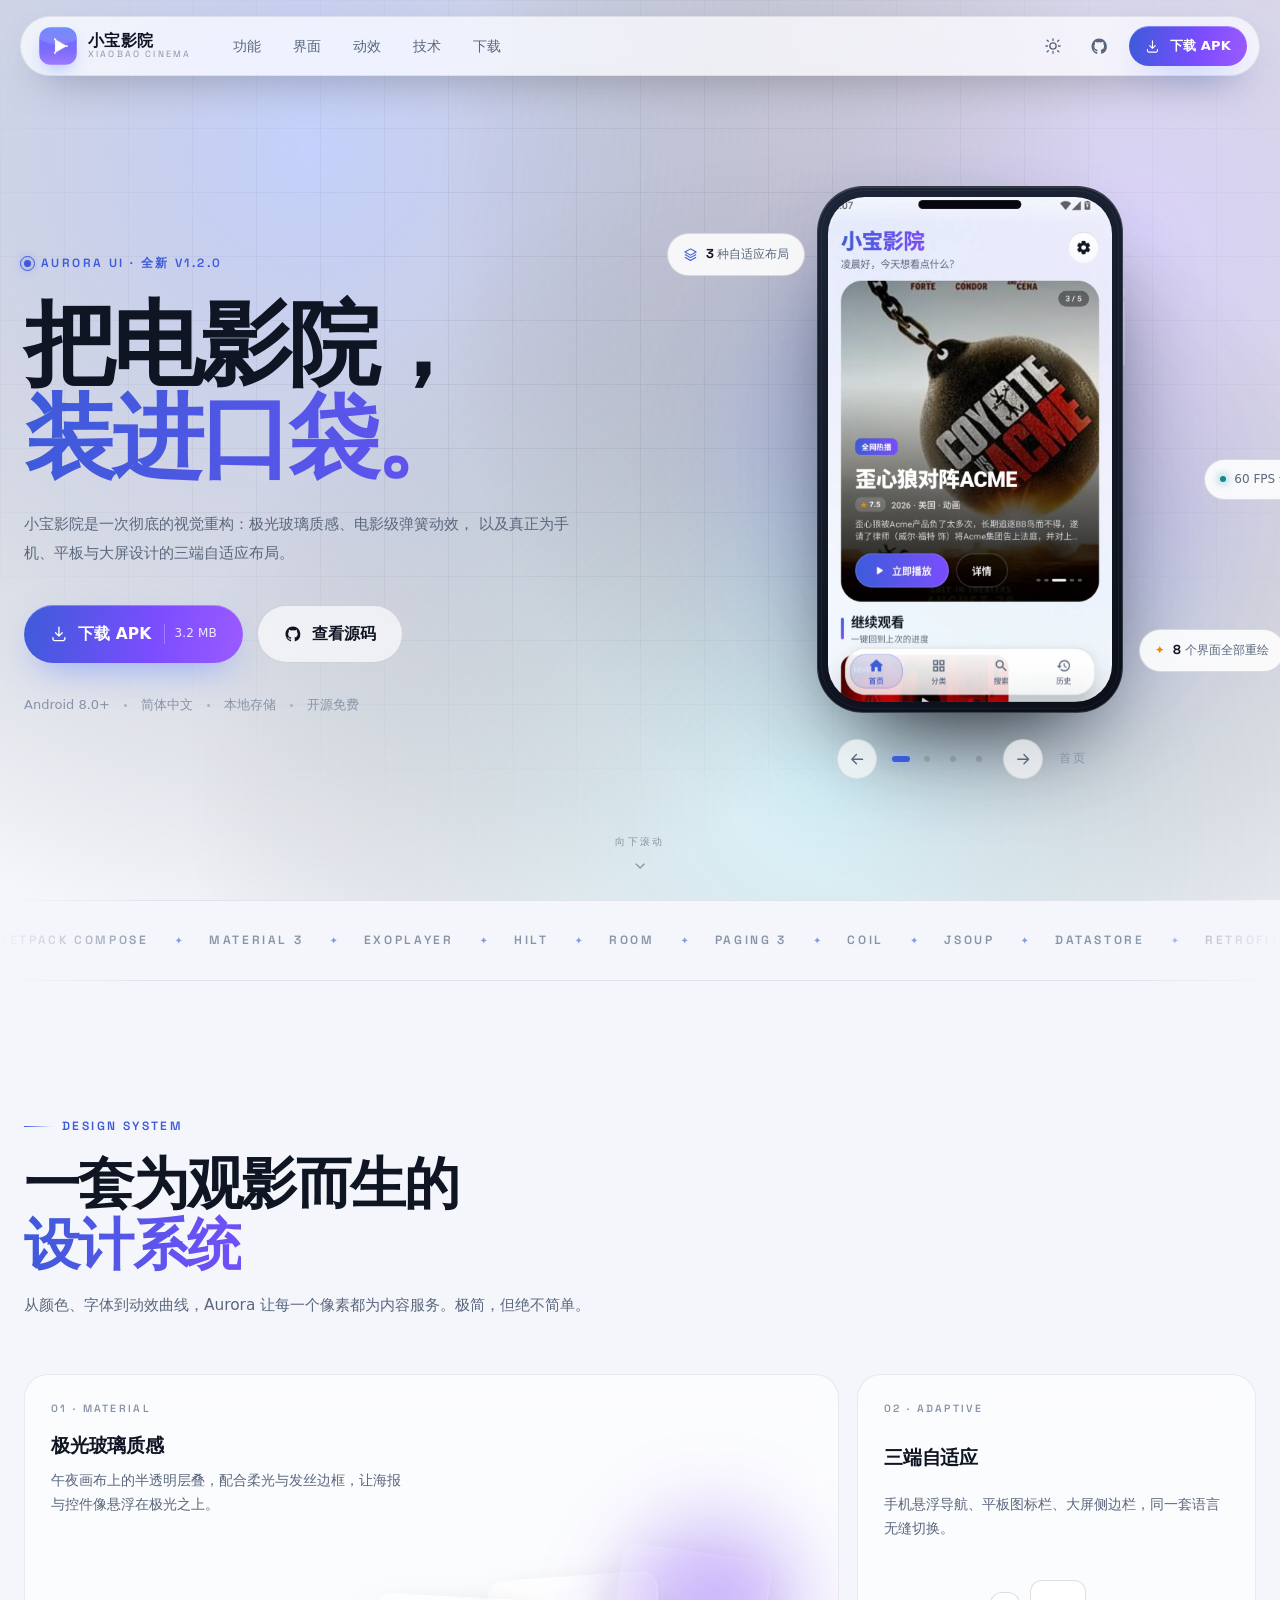
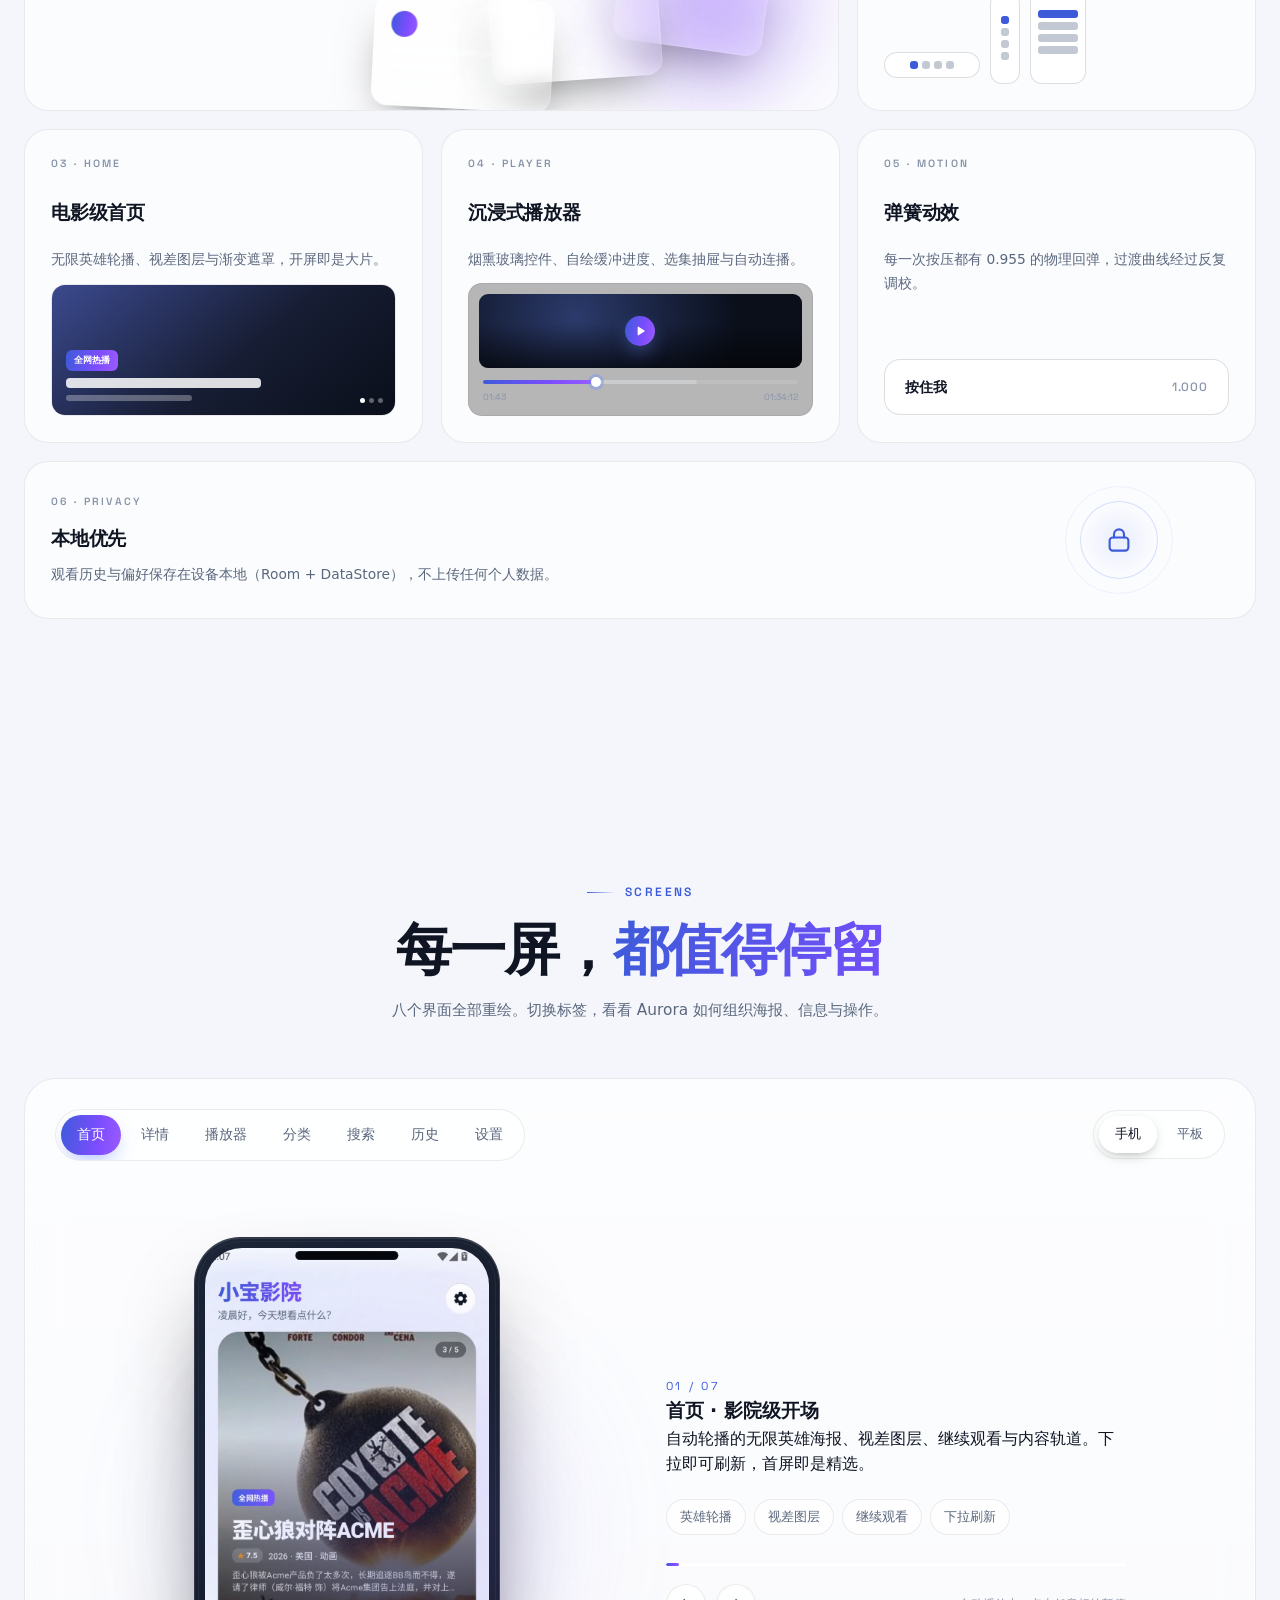
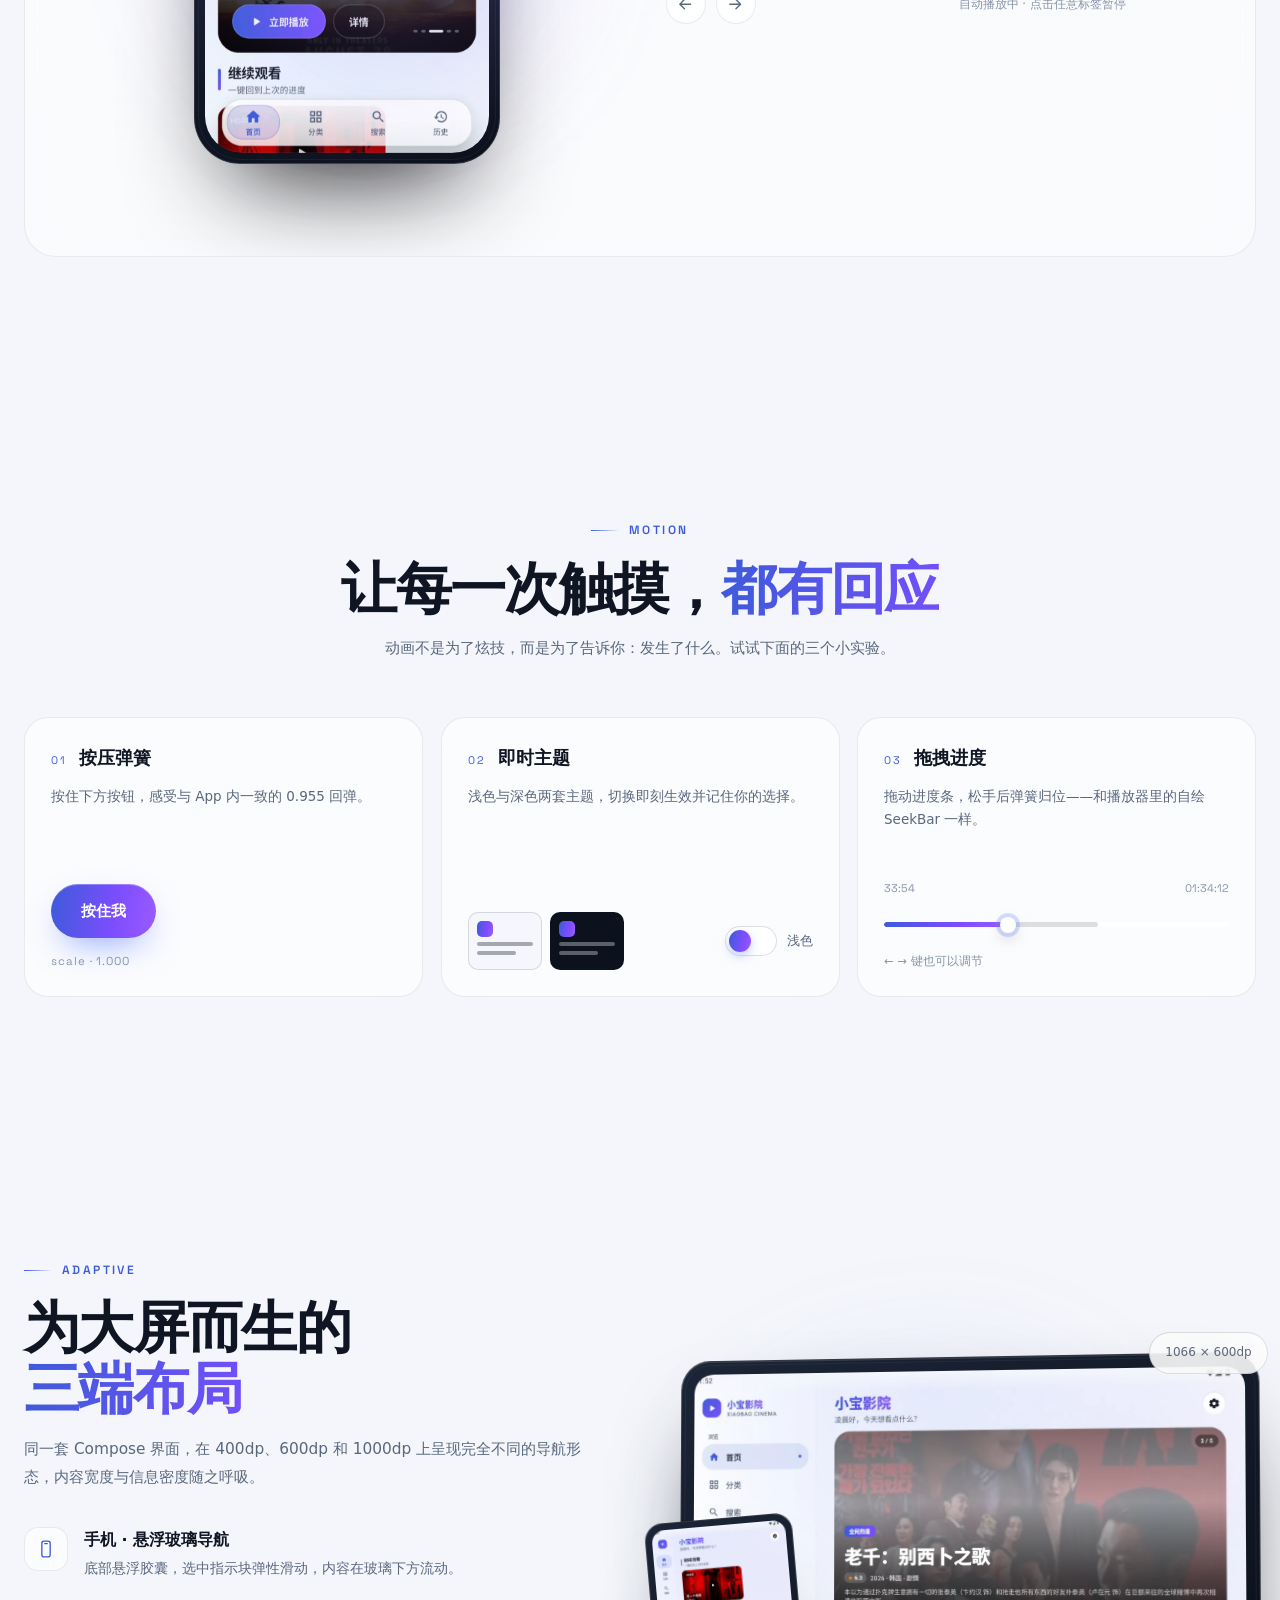
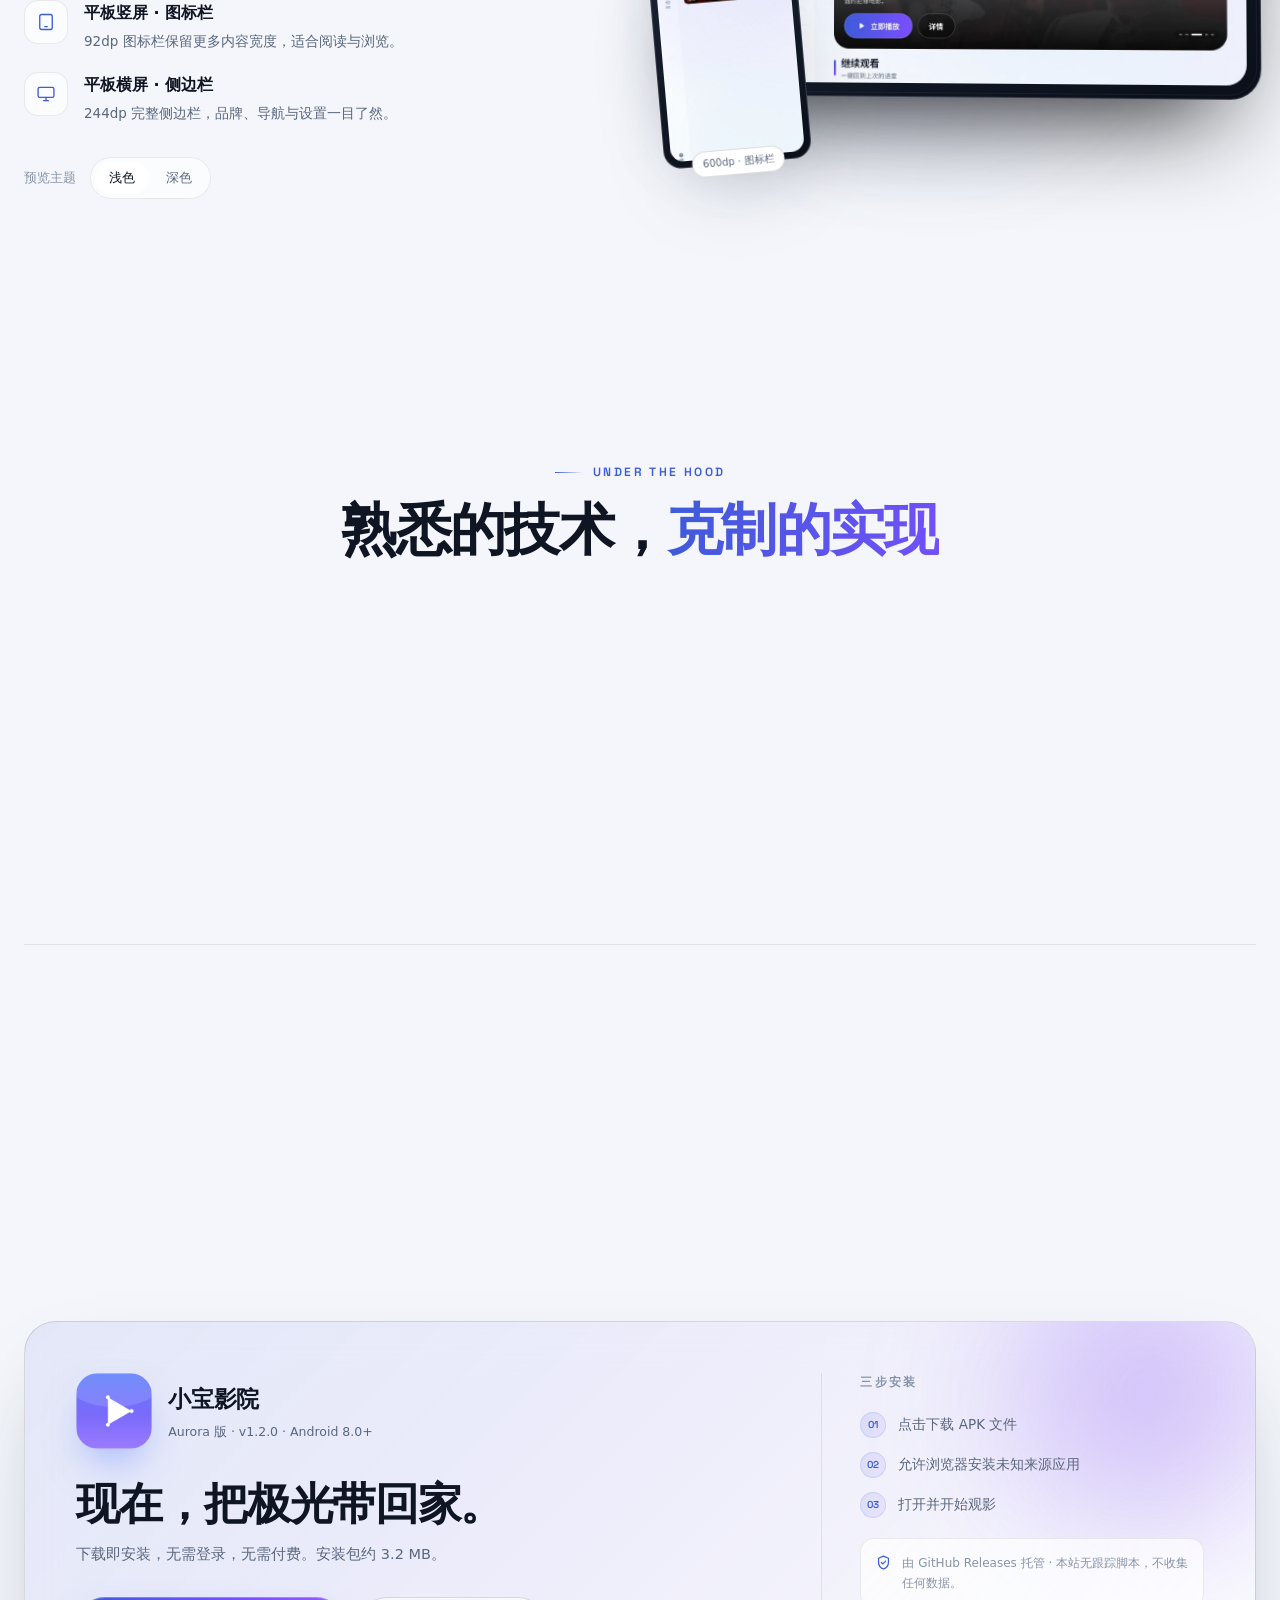
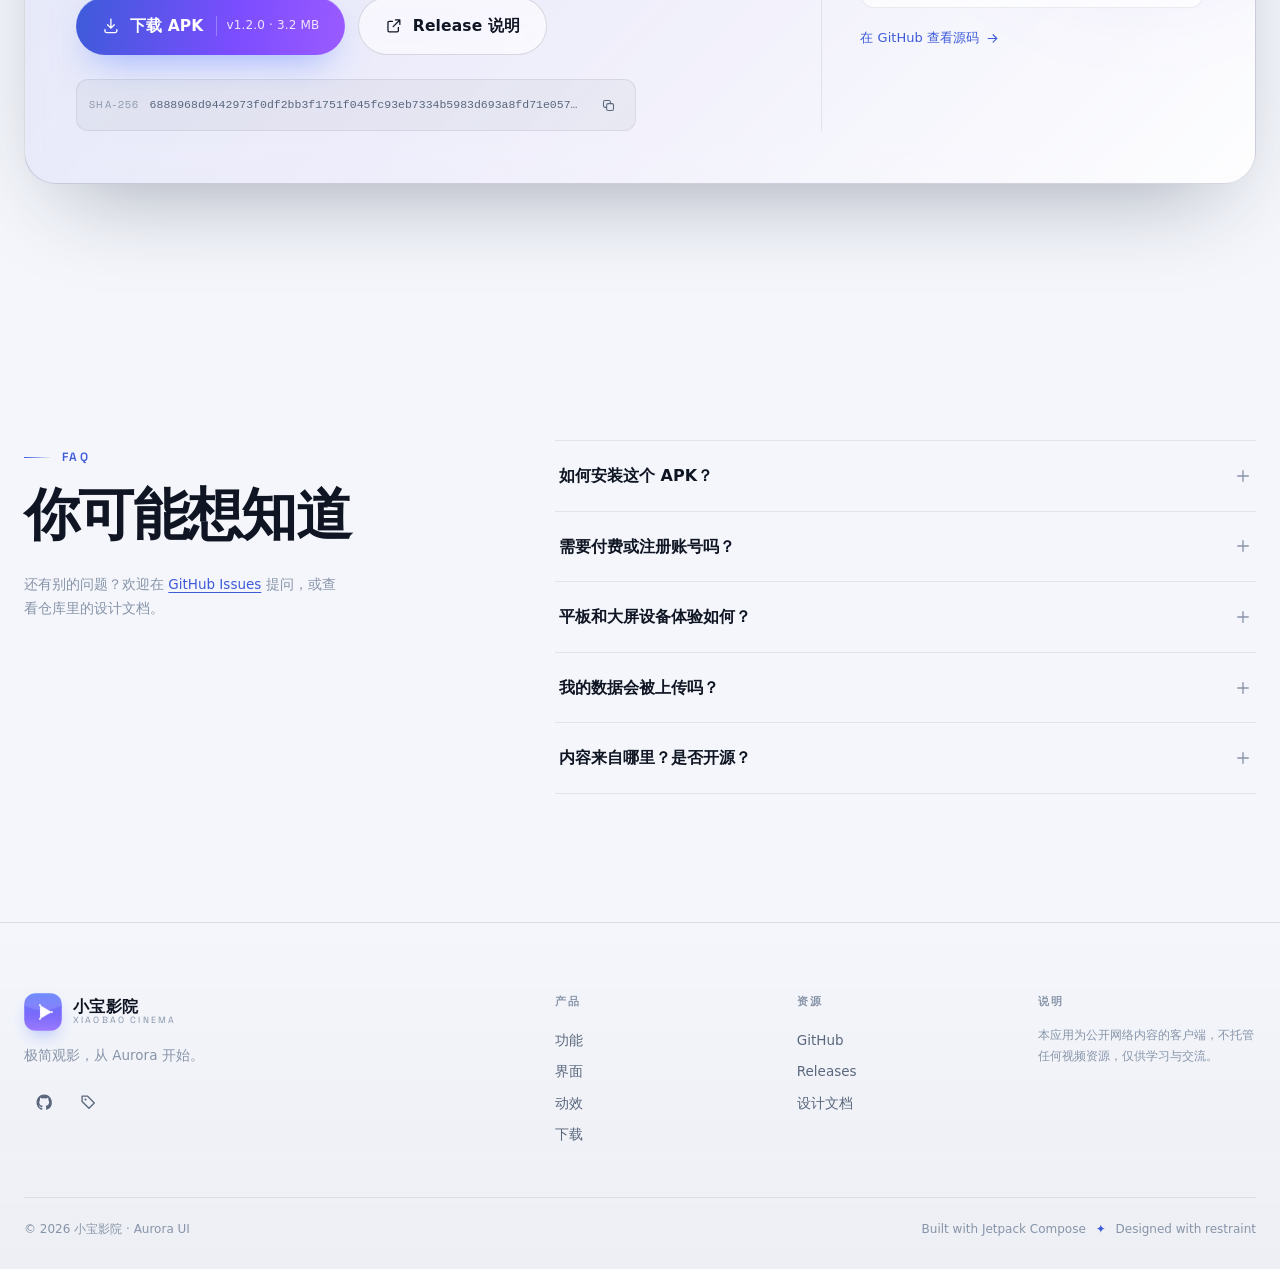
==== index.html @ 747edd3f "feat(site): add Aurora landing page for GitHub Pages - Hand-crafted, dependency-free one-page site f" ====
<!DOCTYPE html>
<html lang="zh-CN" data-theme="dark">
<head>
  <meta charset="UTF-8" />
  <meta name="viewport" content="width=device-width, initial-scale=1.0, viewport-fit=cover" />
  <title>小宝影院 · Aurora — 极简观影体验 · Android APK</title>
  <meta name="description" content="小宝影院 v1.2.0 Aurora 版：极光玻璃质感、电影级弹簧动效、真正为手机、平板与大屏设计的三端自适应布局。3.2 MB，支持 Android 8.0+。" />
  <meta name="theme-color" content="#06090F" />
  <meta name="color-scheme" content="dark light" />
  <link rel="canonical" href="https://nestchao.github.io/XiaobaoYingYuan_APK/" />

  <!-- Open Graph / Twitter -->
  <meta property="og:type" content="website" />
  <meta property="og:site_name" content="小宝影院 · Aurora" />
  <meta property="og:title" content="小宝影院 · Aurora — 把电影院，装进口袋" />
  <meta property="og:description" content="极光玻璃质感 · 电影级动效 · 三端自适应布局。v1.2.0 全新界面，3.2 MB 即刻安装。" />
  <meta property="og:url" content="https://nestchao.github.io/XiaobaoYingYuan_APK/" />
  <meta property="og:image" content="https://nestchao.github.io/XiaobaoYingYuan_APK/assets/img/brand/og-image.jpg" />
  <meta property="og:image:width" content="1200" />
  <meta property="og:image:height" content="630" />
  <meta name="twitter:card" content="summary_large_image" />
  <meta name="twitter:title" content="小宝影院 · Aurora — 把电影院，装进口袋" />
  <meta name="twitter:description" content="极光玻璃质感 · 电影级动效 · 三端自适应布局。v1.2.0 全新界面，3.2 MB 即刻安装。" />
  <meta name="twitter:image" content="https://nestchao.github.io/XiaobaoYingYuan_APK/assets/img/brand/og-image.jpg" />

  <link rel="icon" type="image/svg+xml" href="assets/img/brand/favicon.svg" />
  <link rel="icon" type="image/png" sizes="192x192" href="assets/img/brand/icon-192.png" />
  <link rel="apple-touch-icon" href="assets/img/brand/apple-touch-icon.png" />
  <link rel="manifest" href="site.webmanifest" />

  <link rel="preload" href="assets/img/screens/phone-home-light.webp" as="image" type="image/webp" />
  <link rel="stylesheet" href="assets/css/style.css" />
</head>
<body>
  <a class="skip-link" href="#main">跳到主要内容</a>

  <div class="scroll-progress" id="scrollProgress" aria-hidden="true"></div>
  <div class="noise" aria-hidden="true"></div>
  <canvas class="aurora" id="aurora" aria-hidden="true"></canvas>

  <!-- ─── Navigation ─────────────────────────────────────────────────────── -->
  <header class="nav" id="nav">
    <div class="nav-inner">
      <a class="brand" href="#top">
        <img class="brand-icon" src="assets/img/brand/icon-192.png" alt="" width="38" height="38" />
        <span class="brand-text">
          <strong>小宝影院</strong>
          <em>XIAOBAO CINEMA</em>
        </span>
      </a>

      <nav class="nav-links" aria-label="主导航">
        <a href="#features" data-nav>功能</a>
        <a href="#screens" data-nav>界面</a>
        <a href="#motion" data-nav>动效</a>
        <a href="#tech" data-nav>技术</a>
        <a href="#download" data-nav>下载</a>
      </nav>

      <div class="nav-actions">
        <button class="icon-btn theme-toggle" id="themeToggle" type="button" aria-label="切换深浅色主题" title="切换主题">
          <svg class="icon icon-sun" aria-hidden="true"><use href="#i-sun" /></svg>
          <svg class="icon icon-moon" aria-hidden="true"><use href="#i-moon" /></svg>
        </button>
        <a class="icon-btn gh-link" href="https://github.com/nestchao/XiaobaoYingYuan_APK" target="_blank" rel="noopener" aria-label="在 GitHub 查看源码" title="GitHub">
          <svg class="icon" aria-hidden="true"><use href="#i-github" /></svg>
        </a>
        <a class="btn btn-primary btn-sm nav-download" href="#download">
          <svg class="icon" aria-hidden="true"><use href="#i-download" /></svg>
          <span>下载 APK</span>
        </a>
        <button class="icon-btn nav-burger" id="navBurger" type="button" aria-label="打开菜单" aria-expanded="false" aria-controls="mobileMenu">
          <svg class="icon" aria-hidden="true"><use href="#i-menu" /></svg>
        </button>
      </div>
    </div>

    <div class="mobile-menu" id="mobileMenu" hidden>
      <nav aria-label="移动端导航">
        <a href="#features"><span>功能</span><svg class="icon" aria-hidden="true"><use href="#i-arrow-right" /></svg></a>
        <a href="#screens"><span>界面</span><svg class="icon" aria-hidden="true"><use href="#i-arrow-right" /></svg></a>
        <a href="#motion"><span>动效</span><svg class="icon" aria-hidden="true"><use href="#i-arrow-right" /></svg></a>
        <a href="#tech"><span>技术</span><svg class="icon" aria-hidden="true"><use href="#i-arrow-right" /></svg></a>
        <a href="#download"><span>下载</span><svg class="icon" aria-hidden="true"><use href="#i-arrow-right" /></svg></a>
      </nav>
      <a class="btn btn-primary" href="#download">
        <svg class="icon" aria-hidden="true"><use href="#i-download" /></svg>
        <span>下载 APK · 3.2 MB</span>
      </a>
    </div>
  </header>

  <main id="main">
    <!-- ─── Hero ─────────────────────────────────────────────────────────── -->
    <section class="hero" id="top">
      <div class="hero-grid" aria-hidden="true"></div>
      <div class="container hero-inner">
        <div class="hero-copy">
          <div class="eyebrow reveal" data-reveal>
            <span class="pulse-dot" aria-hidden="true"></span>
            AURORA UI · 全新 v1.2.0
          </div>

          <h1 class="hero-title" data-reveal>
            把电影院，
            <span class="grad-text">装进口袋。</span>
          </h1>

          <p class="hero-lead" data-reveal>
            小宝影院是一次彻底的视觉重构：极光玻璃质感、电影级弹簧动效，
            以及真正为手机、平板与大屏设计的三端自适应布局。
          </p>

          <div class="hero-cta" data-reveal>
            <a class="btn btn-primary btn-lg magnetic" id="heroDownload" href="https://github.com/nestchao/XiaobaoYingYuan_APK/releases/download/v1.2.0/xiaobao-tv-1.2.0-aurora-release.apk">
              <svg class="icon" aria-hidden="true"><use href="#i-download" /></svg>
              <span>下载 APK</span>
              <small>3.2 MB</small>
            </a>
            <a class="btn btn-glass btn-lg magnetic" href="https://github.com/nestchao/XiaobaoYingYuan_APK" target="_blank" rel="noopener">
              <svg class="icon" aria-hidden="true"><use href="#i-github" /></svg>
              <span>查看源码</span>
            </a>
          </div>

          <ul class="hero-meta" data-reveal aria-label="应用信息">
            <li>Android 8.0+</li>
            <li>简体中文</li>
            <li>本地存储</li>
            <li>开源免费</li>
          </ul>
        </div>

        <div class="hero-visual" data-reveal>
          <div class="hero-glow" aria-hidden="true"></div>

          <div class="device phone hero-phone" id="heroPhone">
            <div class="device-frame">
              <div class="device-notch" aria-hidden="true"></div>
              <div class="device-screen">
                <div class="shots" id="heroShots">
                  <img class="shot is-active" src="assets/img/screens/phone-home-light.webp" alt="小宝影院首页浅色主题" width="760" height="1351" data-label="首页" />
                  <img class="shot" src="assets/img/screens/phone-detail-light.webp" alt="详情页" width="760" height="1351" data-label="详情" loading="lazy" />
                  <img class="shot" src="assets/img/screens/phone-player.webp" alt="播放器" width="760" height="1351" data-label="播放器" loading="lazy" />
                  <img class="shot" src="assets/img/screens/phone-category.webp" alt="分类页" width="760" height="1351" data-label="分类" loading="lazy" />
                </div>
              </div>
            </div>
            <div class="device-buttons" aria-hidden="true"></div>
          </div>

          <div class="float-chip chip-a" aria-hidden="true">
            <svg class="icon" aria-hidden="true"><use href="#i-layers" /></svg>
            <span><strong>3</strong> 种自适应布局</span>
          </div>
          <div class="float-chip chip-b" aria-hidden="true">
            <span class="chip-spark">✦</span>
            <span><strong>8</strong> 个界面全部重绘</span>
          </div>
          <div class="float-chip chip-c" aria-hidden="true">
            <span class="chip-dot"></span>
            <span>60 FPS 动效</span>
          </div>

          <div class="hero-carousel-controls">
            <button class="round-btn" id="heroPrev" type="button" aria-label="上一张截图">
              <svg class="icon" aria-hidden="true"><use href="#i-arrow-left" /></svg>
            </button>
            <div class="dots" id="heroDots" role="tablist" aria-label="首页截图"></div>
            <button class="round-btn" id="heroNext" type="button" aria-label="下一张截图">
              <svg class="icon" aria-hidden="true"><use href="#i-arrow-right" /></svg>
            </button>
            <span class="hero-caption" id="heroShotLabel">首页</span>
          </div>
        </div>
      </div>

      <div class="scroll-cue" aria-hidden="true">
        <span>向下滚动</span>
        <svg class="icon" aria-hidden="true"><use href="#i-chevron-down" /></svg>
      </div>
    </section>

    <!-- ─── Marquee ──────────────────────────────────────────────────────── -->
    <section class="marquee-wrap" aria-hidden="true">
      <div class="marquee">
        <div class="marquee-track">
          <span>JETPACK COMPOSE</span><i>✦</i><span>MATERIAL 3</span><i>✦</i><span>EXOPLAYER</span><i>✦</i>
          <span>HILT</span><i>✦</i><span>ROOM</span><i>✦</i><span>PAGING 3</span><i>✦</i><span>COIL</span><i>✦</i>
          <span>JSOUP</span><i>✦</i><span>DATASTORE</span><i>✦</i><span>RETROFIT</span><i>✦</i>
          <span>JETPACK COMPOSE</span><i>✦</i><span>MATERIAL 3</span><i>✦</i><span>EXOPLAYER</span><i>✦</i>
          <span>HILT</span><i>✦</i><span>ROOM</span><i>✦</i><span>PAGING 3</span><i>✦</i><span>COIL</span><i>✦</i>
          <span>JSOUP</span><i>✦</i><span>DATASTORE</span><i>✦</i><span>RETROFIT</span><i>✦</i>
        </div>
      </div>
    </section>

    <!-- ─── Features (bento) ─────────────────────────────────────────────── -->
    <section class="section features" id="features">
      <div class="container">
        <header class="section-head">
          <div class="eyebrow reveal" data-reveal><span class="eyebrow-line"></span>DESIGN SYSTEM</div>
          <h2 class="section-title reveal" data-reveal>一套为观影而生的<br /><span class="grad-text">设计系统</span></h2>
          <p class="section-sub reveal" data-reveal>从颜色、字体到动效曲线，Aurora 让每一个像素都为内容服务。极简，但绝不简单。</p>
        </header>

        <div class="bento">
          <!-- 1. wide: glass -->
          <article class="card bento-card span-2 card-glass reveal" data-reveal>
            <div class="bento-copy">
              <div class="card-kicker">01 · MATERIAL</div>
              <h3>极光玻璃质感</h3>
              <p>午夜画布上的半透明层叠，配合柔光与发丝边框，让海报与控件像悬浮在极光之上。</p>
            </div>
            <div class="glass-visual" aria-hidden="true">
              <div class="gv-blob"></div>
              <div class="gv-card gv-1"></div>
              <div class="gv-card gv-2"></div>
              <div class="gv-card gv-3">
                <span class="gv-dot"></span><span class="gv-line"></span><span class="gv-line short"></span>
              </div>
            </div>
          </article>

          <!-- 2. adaptive -->
          <article class="card bento-card card-adaptive reveal" data-reveal>
            <div class="card-kicker">02 · ADAPTIVE</div>
            <h3>三端自适应</h3>
            <p>手机悬浮导航、平板图标栏、大屏侧边栏，同一套语言无缝切换。</p>
            <div class="nav-visual" aria-hidden="true">
              <div class="nv nv-bar"><i></i><i></i><i></i><i></i></div>
              <div class="nv nv-rail"><i></i><i></i><i></i><i></i></div>
              <div class="nv nv-side"><i></i><i></i><i></i><i></i></div>
            </div>
          </article>

          <!-- 3. home -->
          <article class="card bento-card card-home reveal" data-reveal>
            <div class="card-kicker">03 · HOME</div>
            <h3>电影级首页</h3>
            <p>无限英雄轮播、视差图层与渐变遮罩，开屏即是大片。</p>
            <div class="mini-carousel" aria-hidden="true">
              <div class="mc-track">
                <div class="mc-slide mc-1"><span class="mc-badge">全网热播</span><span class="mc-title"></span><span class="mc-line"></span></div>
                <div class="mc-slide mc-2"><span class="mc-badge">本周热门</span><span class="mc-title"></span><span class="mc-line"></span></div>
                <div class="mc-slide mc-3"><span class="mc-badge">口碑佳作</span><span class="mc-title"></span><span class="mc-line"></span></div>
              </div>
              <div class="mc-dots"><i class="on"></i><i></i><i></i></div>
            </div>
          </article>

          <!-- 4. player -->
          <article class="card bento-card card-player reveal" data-reveal>
            <div class="card-kicker">04 · PLAYER</div>
            <h3>沉浸式播放器</h3>
            <p>烟熏玻璃控件、自绘缓冲进度、选集抽屉与自动连播。</p>
            <div class="mini-player" aria-hidden="true">
              <div class="mp-screen"><span class="mp-play"><svg class="icon"><use href="#i-play" /></svg></span></div>
              <div class="mp-bar"><span class="mp-buffer"></span><span class="mp-fill"></span><span class="mp-thumb"></span></div>
              <div class="mp-times"><span>01:43</span><span>01:34:12</span></div>
            </div>
          </article>

          <!-- 5. motion interactive -->
          <article class="card bento-card card-motion reveal" data-reveal>
            <div class="card-kicker">05 · MOTION</div>
            <h3>弹簧动效</h3>
            <p>每一次按压都有 0.955 的物理回弹，过渡曲线经过反复调校。</p>
            <button class="press-demo" id="pressDemo" type="button" aria-label="按住体验弹簧动效">
              <span>按住我</span>
              <output class="press-value" id="pressValue">1.000</output>
            </button>
          </article>

          <!-- 6. local first -->
          <article class="card bento-card span-full card-local reveal" data-reveal>
            <div class="bento-copy">
              <div class="card-kicker">06 · PRIVACY</div>
              <h3>本地优先</h3>
              <p>观看历史与偏好保存在设备本地（Room + DataStore），不上传任何个人数据。</p>
            </div>
            <div class="lock-visual" aria-hidden="true">
              <svg class="icon"><use href="#i-lock" /></svg>
              <div class="lv-ring"></div>
            </div>
          </article>
        </div>
      </div>
    </section>

    <!-- ─── Screens showcase ─────────────────────────────────────────────── -->
    <section class="section screens" id="screens">
      <div class="container">
        <header class="section-head center">
          <div class="eyebrow reveal" data-reveal><span class="eyebrow-line"></span>SCREENS</div>
          <h2 class="section-title reveal" data-reveal>每一屏，<span class="grad-text">都值得停留</span></h2>
          <p class="section-sub reveal" data-reveal>八个界面全部重绘。切换标签，看看 Aurora 如何组织海报、信息与操作。</p>
        </header>

        <div class="showcase reveal" data-reveal>
          <div class="showcase-bar">
            <div class="screen-tabs" id="screenTabs" role="tablist" aria-label="界面切换">
              <button class="tab is-active" role="tab" aria-selected="true" data-screen="home">首页</button>
              <button class="tab" role="tab" aria-selected="false" data-screen="detail">详情</button>
              <button class="tab" role="tab" aria-selected="false" data-screen="player">播放器</button>
              <button class="tab" role="tab" aria-selected="false" data-screen="category">分类</button>
              <button class="tab" role="tab" aria-selected="false" data-screen="search">搜索</button>
              <button class="tab" role="tab" aria-selected="false" data-screen="history">历史</button>
              <button class="tab" role="tab" aria-selected="false" data-screen="settings">设置</button>
            </div>
            <div class="device-switch" role="group" aria-label="设备预览">
              <button class="ds-btn is-active" data-device="phone" type="button">手机</button>
              <button class="ds-btn" data-device="tablet" type="button">平板</button>
            </div>
          </div>

          <div class="showcase-stage">
            <div class="showcase-device" id="showcaseDevice">
              <div class="device phone showcase-phone" id="showcasePhone">
                <div class="device-frame">
                  <div class="device-notch" aria-hidden="true"></div>
                  <div class="device-screen">
                    <div class="shots" id="showcaseShots"></div>
                  </div>
                </div>
              </div>
              <div class="device tablet showcase-tablet" id="showcaseTablet" hidden>
                <div class="device-frame">
                  <div class="tablet-camera" aria-hidden="true"></div>
                  <div class="device-screen">
                    <div class="shots" id="showcaseTabletShots"></div>
                  </div>
                </div>
              </div>
              <div class="showcase-glow" aria-hidden="true"></div>
            </div>

            <div class="showcase-copy" id="showcaseCopy">
              <div class="sc-index" id="scIndex">01 / 07</div>
              <h3 id="scTitle">首页 · 影院级开场</h3>
              <p id="scDesc">自动轮播的无限英雄海报、视差图层、继续观看与内容轨道。下拉即可刷新，首屏即是精选。</p>
              <ul class="sc-tags" id="scTags"></ul>
              <div class="sc-progress" aria-hidden="true"><span id="scProgress"></span></div>
              <div class="sc-controls">
                <button class="round-btn" id="scPrev" type="button" aria-label="上一个界面">
                  <svg class="icon" aria-hidden="true"><use href="#i-arrow-left" /></svg>
                </button>
                <button class="round-btn" id="scNext" type="button" aria-label="下一个界面">
                  <svg class="icon" aria-hidden="true"><use href="#i-arrow-right" /></svg>
                </button>
                <span class="sc-hint">自动播放中 · 点击任意标签暂停</span>
              </div>
            </div>
          </div>
        </div>
      </div>
    </section>

    <!-- ─── Motion demos ─────────────────────────────────────────────────── -->
    <section class="section motion" id="motion">
      <div class="container">
        <header class="section-head center">
          <div class="eyebrow reveal" data-reveal><span class="eyebrow-line"></span>MOTION</div>
          <h2 class="section-title reveal" data-reveal>让每一次触摸，<span class="grad-text">都有回应</span></h2>
          <p class="section-sub reveal" data-reveal>动画不是为了炫技，而是为了告诉你：发生了什么。试试下面的三个小实验。</p>
        </header>

        <div class="demo-grid">
          <article class="card demo-card reveal" data-reveal>
            <div class="demo-head">
              <span class="demo-num">01</span>
              <h3>按压弹簧</h3>
            </div>
            <p class="demo-desc">按住下方按钮，感受与 App 内一致的 0.955 回弹。</p>
            <div class="press-stage">
              <button class="press-pill" id="pressPill" type="button">按住我</button>
              <output class="demo-readout" id="pressReadout">scale · 1.000</output>
            </div>
          </article>

          <article class="card demo-card reveal" data-reveal>
            <div class="demo-head">
              <span class="demo-num">02</span>
              <h3>即时主题</h3>
            </div>
            <p class="demo-desc">浅色与深色两套主题，切换即刻生效并记住你的选择。</p>
            <div class="theme-stage">
              <div class="theme-preview" aria-hidden="true">
                <div class="tp-card tp-light"><span></span><i></i><i></i></div>
                <div class="tp-card tp-dark"><span></span><i></i><i></i></div>
              </div>
              <button class="theme-switch" id="themeSwitch" type="button" role="switch" aria-checked="true" aria-label="切换深色模式">
                <span class="ts-track"><span class="ts-thumb"></span></span>
                <span class="ts-label" id="themeSwitchLabel">深色</span>
              </button>
            </div>
          </article>

          <article class="card demo-card reveal" data-reveal>
            <div class="demo-head">
              <span class="demo-num">03</span>
              <h3>拖拽进度</h3>
            </div>
            <p class="demo-desc">拖动进度条，松手后弹簧归位——和播放器里的自绘 SeekBar 一样。</p>
            <div class="seek-stage">
              <div class="seek-times"><span id="seekCurrent">00:00</span><span>01:34:12</span></div>
              <div class="seek" id="seek" role="slider" tabindex="0" aria-label="播放进度" aria-valuemin="0" aria-valuemax="100" aria-valuenow="0">
                <div class="seek-track"><div class="seek-buffer"></div><div class="seek-fill" id="seekFill"></div></div>
                <div class="seek-thumb" id="seekThumb"></div>
              </div>
              <div class="seek-hint">← → 键也可以调节</div>
            </div>
          </article>
        </div>
      </div>
    </section>

    <!-- ─── Adaptive / tablet ────────────────────────────────────────────── -->
    <section class="section adaptive" id="adaptive">
      <div class="container adaptive-inner">
        <div class="adaptive-copy">
          <div class="eyebrow reveal" data-reveal><span class="eyebrow-line"></span>ADAPTIVE</div>
          <h2 class="section-title reveal" data-reveal>为大屏而生的<br /><span class="grad-text">三端布局</span></h2>
          <p class="section-sub reveal" data-reveal>同一套 Compose 界面，在 400dp、600dp 和 1000dp 上呈现完全不同的导航形态，内容宽度与信息密度随之呼吸。</p>

          <ul class="adaptive-list">
            <li class="reveal" data-reveal>
              <span class="al-icon"><svg class="icon"><use href="#i-phone" /></svg></span>
              <div><h3>手机 · 悬浮玻璃导航</h3><p>底部悬浮胶囊，选中指示块弹性滑动，内容在玻璃下方流动。</p></div>
            </li>
            <li class="reveal" data-reveal>
              <span class="al-icon"><svg class="icon"><use href="#i-tablet" /></svg></span>
              <div><h3>平板竖屏 · 图标栏</h3><p>92dp 图标栏保留更多内容宽度，适合阅读与浏览。</p></div>
            </li>
            <li class="reveal" data-reveal>
              <span class="al-icon"><svg class="icon"><use href="#i-desktop" /></svg></span>
              <div><h3>平板横屏 · 侧边栏</h3><p>244dp 完整侧边栏，品牌、导航与设置一目了然。</p></div>
            </li>
          </ul>

          <div class="tablet-theme reveal" data-reveal>
            <span>预览主题</span>
            <div class="seg">
              <button class="seg-btn is-active" data-tablet-theme="light" type="button">浅色</button>
              <button class="seg-btn" data-tablet-theme="dark" type="button">深色</button>
            </div>
          </div>
        </div>

        <div class="adaptive-visual reveal" data-reveal>
          <div class="adaptive-glow" aria-hidden="true"></div>
          <div class="device tablet tablet-big" id="tiltTablet">
            <div class="device-frame">
              <div class="tablet-camera" aria-hidden="true"></div>
              <div class="device-screen">
                <img class="tablet-shot is-active" src="assets/img/screens/tablet-home-light.webp" alt="平板横屏侧边栏布局" width="1440" height="810" />
                <img class="tablet-shot" src="assets/img/screens/tablet-home-dark.webp" alt="平板深色主题" width="1440" height="810" loading="lazy" />
              </div>
            </div>
          </div>
          <div class="portrait-card" aria-hidden="true">
            <img src="assets/img/screens/tablet-medium-home.webp" alt="" width="1440" height="2560" loading="lazy" />
            <span>600dp · 图标栏</span>
          </div>
          <div class="float-chip chip-d" aria-hidden="true"><span>1066 × 600dp</span></div>
        </div>
      </div>
    </section>

    <!-- ─── Tech ─────────────────────────────────────────────────────────── -->
    <section class="section tech" id="tech">
      <div class="container">
        <header class="section-head center">
          <div class="eyebrow reveal" data-reveal><span class="eyebrow-line"></span>UNDER THE HOOD</div>
          <h2 class="section-title reveal" data-reveal>熟悉的技术，<span class="grad-text">克制的实现</span></h2>
          <p class="section-sub reveal" data-reveal>没有花哨的框架，只有经过验证的 Android 技术栈与清晰的 Clean Architecture。</p>
        </header>

        <div class="stack-grid reveal" data-reveal>
          <span class="stack-chip">Kotlin</span>
          <span class="stack-chip">Jetpack Compose</span>
          <span class="stack-chip">Material 3</span>
          <span class="stack-chip">Hilt</span>
          <span class="stack-chip">Room</span>
          <span class="stack-chip">Retrofit · OkHttp</span>
          <span class="stack-chip">Jsoup</span>
          <span class="stack-chip">Media3 ExoPlayer</span>
          <span class="stack-chip">Coil</span>
          <span class="stack-chip">Paging 3</span>
          <span class="stack-chip">DataStore</span>
          <span class="stack-chip">Coroutines</span>
        </div>

        <div class="arch reveal" data-reveal>
          <div class="arch-node"><span class="an-dot"></span><strong>Compose UI</strong><small>8 个界面 · 三端布局</small></div>
          <span class="arch-arrow" aria-hidden="true">→</span>
          <div class="arch-node"><span class="an-dot"></span><strong>ViewModel</strong><small>StateFlow · UDF</small></div>
          <span class="arch-arrow" aria-hidden="true">→</span>
          <div class="arch-node"><span class="an-dot"></span><strong>Repository</strong><small>缓存 · 重试 · 解析</small></div>
          <span class="arch-arrow" aria-hidden="true">→</span>
          <div class="arch-node"><span class="an-dot"></span><strong>Data</strong><small>Room · OkHttp · Jsoup · ExoPlayer</small></div>
        </div>

        <div class="stats">
          <div class="stat reveal" data-reveal><strong data-count="8">0</strong><span>个界面全部重绘</span></div>
          <div class="stat reveal" data-reveal><strong data-count="3">0</strong><span>种自适应布局</span></div>
          <div class="stat reveal" data-reveal><strong data-count="2">0</strong><span>套精心调校的主题</span></div>
          <div class="stat reveal" data-reveal><strong data-count="60" data-suffix=" FPS">0</strong><span>流畅动效目标</span></div>
        </div>
      </div>
    </section>

    <!-- ─── Download ─────────────────────────────────────────────────────── -->
    <section class="section download" id="download">
      <div class="container">
        <div class="download-card reveal" data-reveal>
          <div class="download-glow" aria-hidden="true"></div>
          <div class="download-main">
            <div class="dl-app">
              <img class="dl-icon" src="assets/img/brand/icon-192.png" alt="" width="76" height="76" />
              <div class="dl-app-meta">
                <h2>小宝影院</h2>
                <p>Aurora 版 · v1.2.0 · Android 8.0+</p>
              </div>
            </div>

            <h3 class="dl-title">现在，把极光带回家。</h3>
            <p class="dl-sub">下载即安装，无需登录，无需付费。安装包约 3.2 MB。</p>

            <div class="dl-actions">
              <a class="btn btn-primary btn-lg magnetic" id="downloadBtn" href="https://github.com/nestchao/XiaobaoYingYuan_APK/releases/download/v1.2.0/xiaobao-tv-1.2.0-aurora-release.apk">
                <svg class="icon" aria-hidden="true"><use href="#i-download" /></svg>
                <span>下载 APK</span>
                <small>v1.2.0 · 3.2 MB</small>
              </a>
              <a class="btn btn-glass btn-lg" href="https://github.com/nestchao/XiaobaoYingYuan_APK/releases/tag/v1.2.0" target="_blank" rel="noopener">
                <svg class="icon" aria-hidden="true"><use href="#i-external" /></svg>
                <span>Release 说明</span>
              </a>
            </div>

            <div class="dl-hash">
              <span>SHA-256</span>
              <code id="shaText">6888968d9442973f0df2bb3f1751f045fc93eb7334b5983d693a8fd71e057b4c</code>
              <button class="icon-btn copy-btn" id="copyHash" type="button" aria-label="复制 SHA-256" title="复制">
                <svg class="icon" aria-hidden="true"><use href="#i-copy" /></svg>
              </button>
            </div>
          </div>

          <aside class="download-side">
            <h4>三步安装</h4>
            <ol class="steps">
              <li><span>01</span>点击下载 APK 文件</li>
              <li><span>02</span>允许浏览器安装未知来源应用</li>
              <li><span>03</span>打开并开始观影</li>
            </ol>
            <div class="dl-note">
              <svg class="icon" aria-hidden="true"><use href="#i-shield" /></svg>
              <p>由 GitHub Releases 托管 · 本站无跟踪脚本，不收集任何数据。</p>
            </div>
            <a class="text-link" href="https://github.com/nestchao/XiaobaoYingYuan_APK" target="_blank" rel="noopener">
              在 GitHub 查看源码 <svg class="icon" aria-hidden="true"><use href="#i-arrow-right" /></svg>
            </a>
          </aside>
        </div>
      </div>
    </section>

    <!-- ─── FAQ ──────────────────────────────────────────────────────────── -->
    <section class="section faq" id="faq">
      <div class="container faq-inner">
        <header class="section-head">
          <div class="eyebrow reveal" data-reveal><span class="eyebrow-line"></span>FAQ</div>
          <h2 class="section-title reveal" data-reveal>你可能想知道</h2>
          <p class="faq-aside reveal" data-reveal>
            还有别的问题？欢迎在
            <a href="https://github.com/nestchao/XiaobaoYingYuan_APK/issues" target="_blank" rel="noopener">GitHub Issues</a>
            提问，或查看仓库里的设计文档。
          </p>
        </header>

        <div class="faq-list reveal" data-reveal>
          <div class="faq-item">
            <button class="faq-q" type="button" aria-expanded="false">
              <span>如何安装这个 APK？</span>
              <svg class="icon" aria-hidden="true"><use href="#i-plus" /></svg>
            </button>
            <div class="faq-a"><p>下载后点击安装即可。首次安装需要在系统设置中允许浏览器或文件管理器「安装未知来源应用」。应用最低支持 Android 8.0。</p></div>
          </div>
          <div class="faq-item">
            <button class="faq-q" type="button" aria-expanded="false">
              <span>需要付费或注册账号吗？</span>
              <svg class="icon" aria-hidden="true"><use href="#i-plus" /></svg>
            </button>
            <div class="faq-a"><p>不需要。应用完全免费、无登录、无广告。所有偏好与观看记录只保存在你自己的设备上。</p></div>
          </div>
          <div class="faq-item">
            <button class="faq-q" type="button" aria-expanded="false">
              <span>平板和大屏设备体验如何？</span>
              <svg class="icon" aria-hidden="true"><use href="#i-plus" /></svg>
            </button>
            <div class="faq-a"><p>界面会根据窗口宽度在悬浮底部导航、图标栏与完整侧边栏之间自动切换；详情页采用双栏布局，海报网格会自动扩展列数，播放器在横屏下同样完整可用。</p></div>
          </div>
          <div class="faq-item">
            <button class="faq-q" type="button" aria-expanded="false">
              <span>我的数据会被上传吗？</span>
              <svg class="icon" aria-hidden="true"><use href="#i-plus" /></svg>
            </button>
            <div class="faq-a"><p>不会。观看历史、搜索记录与主题偏好通过 Room 与 DataStore 保存在本地；应用仅访问公开网络内容用于展示与播放。</p></div>
          </div>
          <div class="faq-item">
            <button class="faq-q" type="button" aria-expanded="false">
              <span>内容来自哪里？是否开源？</span>
              <svg class="icon" aria-hidden="true"><use href="#i-plus" /></svg>
            </button>
            <div class="faq-a"><p>应用是公开网络内容的客户端，本身不托管任何视频资源，仅供学习与交流。完整源码以 Apache 风格的开源仓库形式托管在 GitHub。</p></div>
          </div>
        </div>
      </div>
    </section>
  </main>

  <!-- ─── Footer ─────────────────────────────────────────────────────────── -->
  <footer class="footer">
    <div class="container footer-inner">
      <div class="footer-brand">
        <a class="brand" href="#top">
          <img class="brand-icon" src="assets/img/brand/icon-192.png" alt="" width="40" height="40" />
          <span class="brand-text"><strong>小宝影院</strong><em>XIAOBAO CINEMA</em></span>
        </a>
        <p>极简观影，从 Aurora 开始。</p>
        <div class="footer-socials">
          <a class="icon-btn" href="https://github.com/nestchao/XiaobaoYingYuan_APK" target="_blank" rel="noopener" aria-label="GitHub">
            <svg class="icon" aria-hidden="true"><use href="#i-github" /></svg>
          </a>
          <a class="icon-btn" href="https://github.com/nestchao/XiaobaoYingYuan_APK/releases" target="_blank" rel="noopener" aria-label="Releases">
            <svg class="icon" aria-hidden="true"><use href="#i-tag" /></svg>
          </a>
        </div>
      </div>

      <div class="footer-cols">
        <div class="footer-col">
          <h3>产品</h3>
          <a href="#features">功能</a>
          <a href="#screens">界面</a>
          <a href="#motion">动效</a>
          <a href="#download">下载</a>
        </div>
        <div class="footer-col">
          <h3>资源</h3>
          <a href="https://github.com/nestchao/XiaobaoYingYuan_APK" target="_blank" rel="noopener">GitHub</a>
          <a href="https://github.com/nestchao/XiaobaoYingYuan_APK/releases" target="_blank" rel="noopener">Releases</a>
          <a href="https://github.com/nestchao/XiaobaoYingYuan_APK/blob/main/docs/UI_REDESIGN.md" target="_blank" rel="noopener">设计文档</a>
        </div>
        <div class="footer-col">
          <h3>说明</h3>
          <p class="footer-note">本应用为公开网络内容的客户端，不托管任何视频资源，仅供学习与交流。</p>
        </div>
      </div>
    </div>
    <div class="container footer-bottom">
      <span>© <span id="year">2026</span> 小宝影院 · Aurora UI</span>
      <span class="footer-built">Built with Jetpack Compose <i>✦</i> Designed with restraint</span>
    </div>
  </footer>

  <button class="to-top" id="toTop" type="button" aria-label="回到顶部">
    <svg class="icon" aria-hidden="true"><use href="#i-arrow-up" /></svg>
  </button>

  <div class="toast" id="toast" role="status" aria-live="polite"></div>

  <!-- ─── SVG sprite ─────────────────────────────────────────────────────── -->
  <svg xmlns="http://www.w3.org/2000/svg" style="display:none" aria-hidden="true">
    <symbol id="i-download" viewBox="0 0 24 24"><path d="M12 3v12m0 0 4.5-4.5M12 15l-4.5-4.5M4 17v2a2 2 0 0 0 2 2h12a2 2 0 0 0 2-2v-2" fill="none" stroke="currentColor" stroke-width="1.8" stroke-linecap="round" stroke-linejoin="round"/></symbol>
    <symbol id="i-github" viewBox="0 0 24 24"><path d="M12 2C6.48 2 2 6.58 2 12.25c0 4.53 2.87 8.37 6.84 9.73.5.1.68-.22.68-.49 0-.24-.01-1.04-.01-1.89-2.78.62-3.37-1.21-3.37-1.21-.45-1.19-1.11-1.5-1.11-1.5-.91-.64.07-.63.07-.63 1 .07 1.53 1.06 1.53 1.06.89 1.56 2.34 1.11 2.91.85.09-.66.35-1.11.63-1.36-2.22-.26-4.56-1.14-4.56-5.07 0-1.12.39-2.03 1.03-2.75-.1-.26-.45-1.3.1-2.71 0 0 .84-.28 2.75 1.05a9.4 9.4 0 0 1 5 0c1.91-1.33 2.75-1.05 2.75-1.05.55 1.41.2 2.45.1 2.71.64.72 1.03 1.63 1.03 2.75 0 3.94-2.34 4.81-4.57 5.06.36.32.68.94.68 1.9 0 1.37-.01 2.47-.01 2.81 0 .27.18.6.69.49A10.02 10.02 0 0 0 22 12.25C22 6.58 17.52 2 12 2Z" fill="currentColor"/></symbol>
    <symbol id="i-sun" viewBox="0 0 24 24"><circle cx="12" cy="12" r="4.2" fill="none" stroke="currentColor" stroke-width="1.8"/><path d="M12 2.5v2.2M12 19.3v2.2M4.2 4.2l1.6 1.6M18.2 18.2l1.6 1.6M2.5 12h2.2M19.3 12h2.2M4.2 19.8l1.6-1.6M18.2 5.8l1.6-1.6" fill="none" stroke="currentColor" stroke-width="1.8" stroke-linecap="round"/></symbol>
    <symbol id="i-moon" viewBox="0 0 24 24"><path d="M20.5 14.2A8.5 8.5 0 0 1 9.8 3.5a8.5 8.5 0 1 0 10.7 10.7Z" fill="none" stroke="currentColor" stroke-width="1.8" stroke-linejoin="round"/></symbol>
    <symbol id="i-menu" viewBox="0 0 24 24"><path d="M4 7h16M4 12h16M4 17h16" fill="none" stroke="currentColor" stroke-width="1.8" stroke-linecap="round"/></symbol>
    <symbol id="i-close" viewBox="0 0 24 24"><path d="M6 6l12 12M18 6 6 18" fill="none" stroke="currentColor" stroke-width="1.8" stroke-linecap="round"/></symbol>
    <symbol id="i-arrow-right" viewBox="0 0 24 24"><path d="M5 12h14m0 0-6-6m6 6-6 6" fill="none" stroke="currentColor" stroke-width="1.8" stroke-linecap="round" stroke-linejoin="round"/></symbol>
    <symbol id="i-arrow-left" viewBox="0 0 24 24"><path d="M19 12H5m0 0 6-6m-6 6 6 6" fill="none" stroke="currentColor" stroke-width="1.8" stroke-linecap="round" stroke-linejoin="round"/></symbol>
    <symbol id="i-arrow-up" viewBox="0 0 24 24"><path d="M12 19V5m0 0-6 6m6-6 6 6" fill="none" stroke="currentColor" stroke-width="1.8" stroke-linecap="round" stroke-linejoin="round"/></symbol>
    <symbol id="i-chevron-down" viewBox="0 0 24 24"><path d="m6 9 6 6 6-6" fill="none" stroke="currentColor" stroke-width="1.8" stroke-linecap="round" stroke-linejoin="round"/></symbol>
    <symbol id="i-play" viewBox="0 0 24 24"><path d="M8 5.5v13a1 1 0 0 0 1.54.84l10-6.5a1 1 0 0 0 0-1.68l-10-6.5A1 1 0 0 0 8 5.5Z" fill="currentColor"/></symbol>
    <symbol id="i-layers" viewBox="0 0 24 24"><path d="m12 3 9 5-9 5-9-5 9-5Zm9 9-9 5-9-5m18 4.5-9 5-9-5" fill="none" stroke="currentColor" stroke-width="1.7" stroke-linejoin="round"/></symbol>
    <symbol id="i-lock" viewBox="0 0 24 24"><rect x="4.5" y="10" width="15" height="10.5" rx="2.5" fill="none" stroke="currentColor" stroke-width="1.7"/><path d="M8 10V7.5a4 4 0 0 1 8 0V10" fill="none" stroke="currentColor" stroke-width="1.7" stroke-linecap="round"/></symbol>
    <symbol id="i-copy" viewBox="0 0 24 24"><rect x="9" y="9" width="11" height="11" rx="2.5" fill="none" stroke="currentColor" stroke-width="1.7"/><path d="M15 9V6.5A2.5 2.5 0 0 0 12.5 4h-6A2.5 2.5 0 0 0 4 6.5v6A2.5 2.5 0 0 0 6.5 15H9" fill="none" stroke="currentColor" stroke-width="1.7"/></symbol>
    <symbol id="i-external" viewBox="0 0 24 24"><path d="M14 4h6v6M20 4l-9 9M18 14v4.5A1.5 1.5 0 0 1 16.5 20h-11A1.5 1.5 0 0 1 4 18.5v-11A1.5 1.5 0 0 1 5.5 6H10" fill="none" stroke="currentColor" stroke-width="1.7" stroke-linecap="round" stroke-linejoin="round"/></symbol>
    <symbol id="i-shield" viewBox="0 0 24 24"><path d="M12 3 5 6v5.5c0 4.3 3 8.1 7 9.5 4-1.4 7-5.2 7-9.5V6l-7-3Z" fill="none" stroke="currentColor" stroke-width="1.7" stroke-linejoin="round"/><path d="m9 12 2 2 4-4" fill="none" stroke="currentColor" stroke-width="1.7" stroke-linecap="round" stroke-linejoin="round"/></symbol>
    <symbol id="i-plus" viewBox="0 0 24 24"><path d="M12 5v14M5 12h14" fill="none" stroke="currentColor" stroke-width="1.8" stroke-linecap="round"/></symbol>
    <symbol id="i-phone" viewBox="0 0 24 24"><rect x="7" y="2.5" width="10" height="19" rx="2.6" fill="none" stroke="currentColor" stroke-width="1.6"/><path d="M10.5 5.5h3" fill="none" stroke="currentColor" stroke-width="1.6" stroke-linecap="round"/></symbol>
    <symbol id="i-tablet" viewBox="0 0 24 24"><rect x="4.5" y="3" width="15" height="18" rx="2.4" fill="none" stroke="currentColor" stroke-width="1.6"/><path d="M10.5 17.5h3" fill="none" stroke="currentColor" stroke-width="1.6" stroke-linecap="round"/></symbol>
    <symbol id="i-desktop" viewBox="0 0 24 24"><rect x="2.5" y="4" width="19" height="12" rx="2" fill="none" stroke="currentColor" stroke-width="1.6"/><path d="M9 20h6M12 16v4" fill="none" stroke="currentColor" stroke-width="1.6" stroke-linecap="round"/></symbol>
    <symbol id="i-tag" viewBox="0 0 24 24"><path d="M4 4h7l9 9-7 7-9-9V4Z" fill="none" stroke="currentColor" stroke-width="1.7" stroke-linejoin="round"/><circle cx="8.5" cy="8.5" r="1.4" fill="currentColor"/></symbol>
  </svg>

  <script type="application/ld+json">
  {
    "@context": "https://schema.org",
    "@type": "SoftwareApplication",
    "name": "小宝影院",
    "alternateName": "XiaobaoTV",
    "operatingSystem": "Android 8.0+",
    "applicationCategory": "MultimediaApplication",
    "softwareVersion": "1.2.0",
    "fileSize": "3.2MB",
    "inLanguage": "zh-CN",
    "offers": { "@type": "Offer", "price": "0", "priceCurrency": "CNY" },
    "downloadUrl": "https://github.com/nestchao/XiaobaoYingYuan_APK/releases/download/v1.2.0/xiaobao-tv-1.2.0-aurora-release.apk",
    "url": "https://nestchao.github.io/XiaobaoYingYuan_APK/",
    "screenshot": [
      "https://nestchao.github.io/XiaobaoYingYuan_APK/assets/img/screens/phone-home-light.webp",
      "https://nestchao.github.io/XiaobaoYingYuan_APK/assets/img/screens/phone-detail-light.webp"
    ]
  }
  </script>

  <script src="assets/js/main.js" defer></script>
</body>
</html>
---- assets/css/style.css ----
/* ==========================================================================
   小宝影院 · Aurora — landing page
   Hand-written, dependency-free CSS. Dark-first, light-ready.
   ========================================================================== */

/* ── Fonts ──────────────────────────────────────────────────────────────── */
@font-face {
  font-family: "Space Grotesk";
  font-style: normal;
  font-weight: 400 700;
  font-display: swap;
  src: url("../fonts/space-grotesk-3.woff2") format("woff2");
  unicode-range: U+0000-00FF, U+0131, U+0152-0153, U+02BB-02BC, U+02C6, U+02DA,
    U+02DC, U+0304, U+0308, U+0329, U+2000-206F, U+20AC, U+2122, U+2191, U+2193,
    U+2212, U+2215, U+FEFF, U+FFFD;
}
@font-face {
  font-family: "Space Grotesk";
  font-style: normal;
  font-weight: 400 700;
  font-display: swap;
  src: url("../fonts/space-grotesk-2.woff2") format("woff2");
  unicode-range: U+0100-02BA, U+02BD-02C5, U+02C7-02CC, U+02CE-02D7, U+02DD-02FF,
    U+0304, U+0308, U+0329, U+1D00-1DBF, U+1E00-1E9F, U+1EF2-1EFF, U+2020,
    U+20A0-20AB, U+20AD-20C4, U+2113, U+2C60-2C7F, U+A720-A7FF;
}

/* ── Design tokens ──────────────────────────────────────────────────────── */
:root {
  --font-sans: "PingFang SC", "Hiragino Sans GB", "Microsoft YaHei", "Noto Sans SC",
    "Source Han Sans SC", system-ui, -apple-system, "Segoe UI", sans-serif;
  --font-display: "Space Grotesk", "PingFang SC", "Microsoft YaHei", system-ui, sans-serif;
  --font-mono: "SFMono-Regular", ui-monospace, "Cascadia Code", Consolas, monospace;

  --bg: #06090f;
  --bg-2: #0a0f1a;
  --surface: rgba(255, 255, 255, 0.045);
  --surface-2: rgba(255, 255, 255, 0.075);
  --surface-solid: #0d1320;
  --border: rgba(255, 255, 255, 0.09);
  --border-strong: rgba(255, 255, 255, 0.16);
  --text: #edf1fa;
  --text-2: #a6b2c8;
  --text-3: #74829a;
  --brand: #8ca5ff;
  --brand-2: #a78bfa;
  --brand-3: #5b7cfa;
  --amber: #ffc24b;
  --mint: #63e6ce;
  --grad: linear-gradient(100deg, #6c8cff 0%, #9b7bff 55%, #c08bff 100%);
  --grad-soft: linear-gradient(100deg, rgba(108, 140, 255, 0.18), rgba(155, 123, 255, 0.12));
  --glow-a: rgba(61, 90, 254, 0.55);
  --glow-b: rgba(139, 92, 246, 0.45);
  --glow-c: rgba(34, 211, 238, 0.22);
  --nav-bg: rgba(9, 14, 24, 0.62);
  --nav-bg-scrolled: rgba(9, 14, 24, 0.82);
  --shadow-lg: 0 40px 90px -30px rgba(0, 0, 0, 0.85);
  --shadow-md: 0 18px 50px -20px rgba(0, 0, 0, 0.65);
  --radius: 24px;
  --radius-lg: 32px;
  --ease-out: cubic-bezier(0.2, 0, 0, 1);
  --ease-spring: cubic-bezier(0.34, 1.56, 0.64, 1);
  --ease-emph: cubic-bezier(0.05, 0.7, 0.1, 1);
  --grid-line: rgba(255, 255, 255, 0.05);
  --noise-opacity: 0.05;
  --device-bezel: #131a29;
  --device-bezel-2: #070b13;
  --container: 1240px;
  color-scheme: dark;
}

[data-theme="light"] {
  --bg: #f4f6fb;
  --bg-2: #e9eef9;
  --surface: rgba(255, 255, 255, 0.66);
  --surface-2: rgba(255, 255, 255, 0.88);
  --surface-solid: #ffffff;
  --border: rgba(16, 24, 40, 0.08);
  --border-strong: rgba(16, 24, 40, 0.14);
  --text: #0f1523;
  --text-2: #5a677d;
  --text-3: #8794a8;
  --brand: #3d5bd9;
  --brand-2: #7c4dff;
  --brand-3: #3355cc;
  --amber: #e8890d;
  --mint: #0e8c8c;
  --grad: linear-gradient(100deg, #3d5bd9 0%, #7c4dff 60%, #9b5bff 100%);
  --grad-soft: linear-gradient(100deg, rgba(61, 91, 217, 0.12), rgba(124, 77, 255, 0.09));
  --glow-a: rgba(109, 139, 255, 0.35);
  --glow-b: rgba(167, 139, 250, 0.32);
  --glow-c: rgba(103, 232, 249, 0.2);
  --nav-bg: rgba(255, 255, 255, 0.72);
  --nav-bg-scrolled: rgba(255, 255, 255, 0.88);
  --shadow-lg: 0 40px 90px -40px rgba(23, 32, 58, 0.4);
  --shadow-md: 0 18px 50px -24px rgba(23, 32, 58, 0.28);
  --grid-line: rgba(16, 24, 40, 0.055);
  --noise-opacity: 0.03;
  --device-bezel: #141b2a;
  --device-bezel-2: #0a0f19;
  color-scheme: light;
}

/* ── Reset / base ───────────────────────────────────────────────────────── */
*,
*::before,
*::after {
  box-sizing: border-box;
}

html {
  scroll-behavior: smooth;
  scroll-padding-top: 110px;
  -webkit-text-size-adjust: 100%;
}

body {
  margin: 0;
  background: var(--bg);
  color: var(--text);
  font-family: var(--font-sans);
  font-size: 16px;
  line-height: 1.6;
  -webkit-font-smoothing: antialiased;
  -moz-osx-font-smoothing: grayscale;
  overflow-x: hidden;
  transition: background-color 0.5s var(--ease-out), color 0.5s var(--ease-out);
}

img,
svg {
  display: block;
  max-width: 100%;
}

a {
  color: inherit;
  text-decoration: none;
}

button {
  font: inherit;
  color: inherit;
  background: none;
  border: 0;
  padding: 0;
  cursor: pointer;
}

ul,
ol {
  margin: 0;
  padding: 0;
  list-style: none;
}

h1,
h2,
h3,
h4,
p {
  margin: 0;
}

::selection {
  background: rgba(140, 165, 255, 0.35);
  color: var(--text);
}

:focus-visible {
  outline: 2px solid var(--brand);
  outline-offset: 3px;
  border-radius: 8px;
}

.skip-link {
  position: fixed;
  top: -80px;
  left: 16px;
  z-index: 200;
  padding: 12px 18px;
  border-radius: 12px;
  background: var(--surface-solid);
  border: 1px solid var(--border-strong);
  transition: top 0.25s var(--ease-out);
}
.skip-link:focus {
  top: 14px;
}

/* ── Ambient background ─────────────────────────────────────────────────── */
.aurora {
  position: fixed;
  inset: 0;
  z-index: -3;
  width: 100%;
  height: 100%;
  pointer-events: none;
}

.noise {
  position: fixed;
  inset: 0;
  z-index: -2;
  pointer-events: none;
  opacity: var(--noise-opacity);
  mix-blend-mode: overlay;
  background-image: url("data:image/svg+xml,%3Csvg xmlns='http://www.w3.org/2000/svg' width='160' height='160'%3E%3Cfilter id='n'%3E%3CfeTurbulence type='fractalNoise' baseFrequency='0.9' numOctaves='3' stitchTiles='stitch'/%3E%3C/filter%3E%3Crect width='100%25' height='100%25' filter='url(%23n)' opacity='0.55'/%3E%3C/svg%3E");
}

.scroll-progress {
  position: fixed;
  top: 0;
  left: 0;
  z-index: 120;
  height: 2px;
  width: 0;
  background: var(--grad);
  box-shadow: 0 0 18px rgba(140, 165, 255, 0.7);
  transition: width 0.1s linear;
}

/* ── Layout helpers ─────────────────────────────────────────────────────── */
.container {
  width: min(var(--container), calc(100% - 48px));
  margin-inline: auto;
}

.section {
  position: relative;
  padding-block: clamp(84px, 10vw, 150px);
}

.eyebrow {
  display: inline-flex;
  align-items: center;
  gap: 10px;
  font-family: var(--font-display);
  font-size: 12px;
  font-weight: 600;
  letter-spacing: 0.2em;
  text-transform: uppercase;
  color: var(--brand);
}

.eyebrow-line {
  width: 28px;
  height: 1px;
  background: linear-gradient(90deg, var(--brand), transparent);
}

.pulse-dot {
  position: relative;
  width: 7px;
  height: 7px;
  border-radius: 50%;
  background: var(--brand);
  box-shadow: 0 0 12px var(--brand);
}
.pulse-dot::after {
  content: "";
  position: absolute;
  inset: -4px;
  border-radius: 50%;
  border: 1px solid var(--brand);
  animation: pulse-ring 2.4s var(--ease-out) infinite;
}

.section-head {
  max-width: 760px;
}
.section-head.center {
  margin-inline: auto;
  text-align: center;
}
.section-head.center .eyebrow {
  justify-content: center;
}

.section-title {
  margin: 18px 0 16px;
  font-family: var(--font-display);
  font-size: clamp(34px, 4.4vw, 58px);
  line-height: 1.08;
  letter-spacing: -0.03em;
  font-weight: 800;
}

.section-sub {
  color: var(--text-2);
  font-size: clamp(15px, 1.2vw, 17px);
  line-height: 1.8;
  max-width: 640px;
}
.section-head.center .section-sub {
  margin-inline: auto;
}

.grad-text {
  background: var(--grad);
  background-size: 200% 100%;
  -webkit-background-clip: text;
  background-clip: text;
  color: transparent;
  animation: grad-shift 9s linear infinite;
}

/* ── Buttons & icons ────────────────────────────────────────────────────── */
.icon {
  width: 1.15em;
  height: 1.15em;
  flex: none;
}

.btn {
  position: relative;
  display: inline-flex;
  align-items: center;
  justify-content: center;
  gap: 10px;
  height: 48px;
  padding: 0 20px;
  border-radius: 999px;
  font-size: 14px;
  font-weight: 600;
  letter-spacing: 0.01em;
  white-space: nowrap;
  transform: translate(calc(var(--mx, 0) * 1px), calc(var(--my, 0) * 1px));
  transition: transform 0.4s var(--ease-spring), box-shadow 0.4s var(--ease-out),
    background-color 0.3s, border-color 0.3s, color 0.3s;
  will-change: transform;
}
.btn:active {
  transform: translate(calc(var(--mx, 0) * 1px), calc(var(--my, 0) * 1px)) scale(0.97);
}
.btn-lg {
  height: 58px;
  padding: 0 26px;
  font-size: 15.5px;
}
.btn-sm {
  height: 40px;
  padding: 0 16px;
  font-size: 13px;
}
.btn-primary {
  background: var(--grad);
  color: #fff;
  box-shadow: 0 14px 38px -14px rgba(108, 140, 255, 0.8),
    inset 0 1px 0 rgba(255, 255, 255, 0.28);
}
.btn-primary:hover {
  box-shadow: 0 22px 52px -16px rgba(108, 140, 255, 0.95),
    inset 0 1px 0 rgba(255, 255, 255, 0.32);
}
.btn-primary small {
  padding-left: 10px;
  margin-left: 2px;
  border-left: 1px solid rgba(255, 255, 255, 0.32);
  font-size: 12px;
  font-weight: 500;
  opacity: 0.85;
}
.btn-glass {
  background: var(--surface);
  border: 1px solid var(--border-strong);
  color: var(--text);
  backdrop-filter: blur(16px);
  -webkit-backdrop-filter: blur(16px);
}
.btn-glass:hover {
  background: var(--surface-2);
  border-color: rgba(140, 165, 255, 0.45);
}

.icon-btn {
  display: inline-flex;
  align-items: center;
  justify-content: center;
  width: 40px;
  height: 40px;
  border-radius: 50%;
  color: var(--text-2);
  background: transparent;
  border: 1px solid transparent;
  transition: color 0.3s, background-color 0.3s, border-color 0.3s,
    transform 0.35s var(--ease-spring);
}
.icon-btn:hover {
  color: var(--text);
  background: var(--surface);
  border-color: var(--border);
}
.icon-btn:active {
  transform: scale(0.92);
}

.round-btn {
  display: inline-flex;
  align-items: center;
  justify-content: center;
  width: 40px;
  height: 40px;
  border-radius: 50%;
  color: var(--text-2);
  background: var(--surface);
  border: 1px solid var(--border);
  backdrop-filter: blur(12px);
  transition: color 0.3s, border-color 0.3s, transform 0.35s var(--ease-spring),
    background-color 0.3s;
}
.round-btn:hover {
  color: var(--text);
  border-color: rgba(140, 165, 255, 0.5);
  background: var(--surface-2);
}
.round-btn:active {
  transform: scale(0.9);
}

/* ── Navigation ─────────────────────────────────────────────────────────── */
.nav {
  position: fixed;
  top: 16px;
  left: 50%;
  z-index: 100;
  width: min(var(--container), calc(100% - 32px));
  transform: translateX(-50%);
  transition: transform 0.45s var(--ease-emph), top 0.4s var(--ease-out);
}
.nav.is-hidden {
  transform: translate(-50%, -140%);
}
.nav-inner {
  display: flex;
  align-items: center;
  gap: 18px;
  padding: 9px 12px 9px 18px;
  border-radius: 999px;
  background: var(--nav-bg);
  border: 1px solid var(--border);
  backdrop-filter: blur(24px) saturate(150%);
  -webkit-backdrop-filter: blur(24px) saturate(150%);
  box-shadow: 0 18px 44px -24px rgba(0, 0, 0, 0.7);
  transition: background-color 0.4s, border-color 0.4s, box-shadow 0.4s;
}
.nav.is-scrolled .nav-inner {
  background: var(--nav-bg-scrolled);
  border-color: var(--border-strong);
  box-shadow: var(--shadow-md);
}

.brand {
  display: inline-flex;
  align-items: center;
  gap: 11px;
  flex: none;
}
.brand-icon {
  width: 38px;
  height: 38px;
  border-radius: 12px;
  box-shadow: 0 8px 20px -8px rgba(108, 140, 255, 0.8);
}
.brand-text {
  display: flex;
  flex-direction: column;
  line-height: 1.1;
}
.brand-text strong {
  font-size: 16px;
  font-weight: 700;
  letter-spacing: 0.02em;
}
.brand-text em {
  font-family: var(--font-display);
  font-style: normal;
  font-size: 9px;
  letter-spacing: 0.24em;
  color: var(--text-3);
}

.nav-links {
  display: flex;
  align-items: center;
  gap: 4px;
  margin-left: 10px;
}
.nav-links a {
  position: relative;
  padding: 9px 14px;
  border-radius: 999px;
  font-size: 14px;
  color: var(--text-2);
  transition: color 0.3s, background-color 0.3s;
}
.nav-links a:hover {
  color: var(--text);
  background: var(--surface);
}
.nav-links a.active {
  color: var(--text);
}
.nav-links a.active::after {
  content: "";
  position: absolute;
  left: 50%;
  bottom: 3px;
  width: 4px;
  height: 4px;
  border-radius: 50%;
  background: var(--brand);
  transform: translateX(-50%);
  box-shadow: 0 0 10px var(--brand);
}

.nav-actions {
  display: flex;
  align-items: center;
  gap: 6px;
  margin-left: auto;
}
.nav-download {
  margin-left: 4px;
}
.nav-burger {
  display: none;
}

.theme-toggle {
  position: relative;
  overflow: hidden;
}
.theme-toggle .icon {
  position: absolute;
  width: 18px;
  height: 18px;
  transition: transform 0.5s var(--ease-spring), opacity 0.3s;
}
.theme-toggle .icon-sun {
  opacity: 0;
  transform: rotate(-90deg) scale(0.4);
}
.theme-toggle .icon-moon {
  opacity: 1;
  transform: rotate(0) scale(1);
}
[data-theme="light"] .theme-toggle .icon-sun {
  opacity: 1;
  transform: rotate(0) scale(1);
}
[data-theme="light"] .theme-toggle .icon-moon {
  opacity: 0;
  transform: rotate(90deg) scale(0.4);
}

/* mobile menu */
.mobile-menu {
  position: absolute;
  top: calc(100% + 10px);
  left: 0;
  right: 0;
  max-height: calc(100svh - 120px);
  overflow: auto;
  padding: 14px;
  border-radius: 26px;
  background: var(--surface-solid);
  border: 1px solid var(--border-strong);
  backdrop-filter: blur(28px);
  -webkit-backdrop-filter: blur(28px);
  box-shadow: var(--shadow-lg);
  animation: menu-in 0.35s var(--ease-out) both;
}
.mobile-menu nav {
  display: flex;
  flex-direction: column;
}
.mobile-menu nav a {
  display: flex;
  align-items: center;
  justify-content: space-between;
  padding: 14px 12px;
  border-radius: 14px;
  font-size: 15.5px;
  color: var(--text-2);
}
.mobile-menu nav a:hover {
  background: var(--surface);
  color: var(--text);
}
.mobile-menu .btn {
  width: 100%;
  margin-top: 10px;
}

/* ── Hero ───────────────────────────────────────────────────────────────── */
.hero {
  position: relative;
  min-height: 100svh;
  display: flex;
  align-items: center;
  padding-top: clamp(130px, 15vh, 190px);
  padding-bottom: 70px;
  overflow: hidden;
}

.hero-grid {
  position: absolute;
  inset: 0;
  background-image: linear-gradient(var(--grid-line) 1px, transparent 1px),
    linear-gradient(90deg, var(--grid-line) 1px, transparent 1px);
  background-size: 64px 64px;
  mask-image: radial-gradient(ellipse 85% 70% at 50% 38%, #000 30%, transparent 78%);
  -webkit-mask-image: radial-gradient(ellipse 85% 70% at 50% 38%, #000 30%, transparent 78%);
  pointer-events: none;
}

.hero-inner {
  display: grid;
  grid-template-columns: 1.02fr 0.98fr;
  align-items: center;
  gap: clamp(32px, 5vw, 80px);
}

.hero-copy {
  position: relative;
  z-index: 2;
  max-width: 640px;
}

.hero-title {
  margin: 22px 0 26px;
  font-family: var(--font-display);
  font-size: clamp(50px, 7.2vw, 100px);
  line-height: 1.02;
  letter-spacing: -0.045em;
  font-weight: 800;
}
.hero-title .grad-text {
  display: block;
}

.hero-lead {
  max-width: 560px;
  color: var(--text-2);
  font-size: clamp(15px, 1.2vw, 17.5px);
  line-height: 1.85;
}

.hero-cta {
  display: flex;
  flex-wrap: wrap;
  gap: 14px;
  margin: 38px 0 32px;
}

.hero-meta {
  display: flex;
  flex-wrap: wrap;
  align-items: center;
  gap: 0;
  font-size: 13px;
  color: var(--text-3);
}
.hero-meta li {
  display: flex;
  align-items: center;
}
.hero-meta li + li::before {
  content: "";
  width: 3px;
  height: 3px;
  margin: 0 14px;
  border-radius: 50%;
  background: var(--text-3);
  opacity: 0.6;
}

/* hero visual */
.hero-visual {
  position: relative;
  display: grid;
  place-items: center;
  perspective: 1400px;
  min-height: 560px;
}

.hero-glow {
  position: absolute;
  width: min(560px, 90%);
  aspect-ratio: 1;
  border-radius: 50%;
  background: radial-gradient(circle at 35% 35%, var(--glow-a), transparent 60%),
    radial-gradient(circle at 70% 65%, var(--glow-b), transparent 62%),
    radial-gradient(circle at 50% 80%, var(--glow-c), transparent 60%);
  filter: blur(50px);
  opacity: 0.85;
  animation: glow-breathe 10s ease-in-out infinite;
  pointer-events: none;
}

.hero-phone {
  transform-style: preserve-3d;
  transition: transform 0.18s ease-out;
  animation: device-float 8s ease-in-out infinite;
  will-change: transform;
}
.hero-phone:hover {
  animation-play-state: paused;
}

.float-chip {
  position: absolute;
  z-index: 3;
  display: inline-flex;
  align-items: center;
  gap: 8px;
  padding: 10px 15px;
  border-radius: 999px;
  background: var(--surface-2);
  border: 1px solid var(--border-strong);
  backdrop-filter: blur(20px);
  -webkit-backdrop-filter: blur(20px);
  box-shadow: var(--shadow-md);
  font-size: 12px;
  color: var(--text-2);
  white-space: nowrap;
  animation: chip-float 7s ease-in-out infinite;
}
.float-chip strong {
  color: var(--text);
  font-family: var(--font-display);
  font-size: 13px;
}
.float-chip .icon {
  color: var(--brand);
  width: 15px;
  height: 15px;
}
.chip-a {
  top: 8%;
  left: -3%;
  animation-delay: -1.2s;
}
.chip-b {
  bottom: 18%;
  right: -5%;
  animation-delay: -3s;
}
.chip-c {
  top: 46%;
  right: -11%;
  animation-delay: -2s;
}
.chip-spark {
  color: var(--amber);
}
.chip-dot {
  width: 6px;
  height: 6px;
  border-radius: 50%;
  background: var(--mint);
  box-shadow: 0 0 10px var(--mint);
}

.hero-carousel-controls {
  position: relative;
  z-index: 3;
  display: flex;
  align-items: center;
  gap: 12px;
  margin-top: 26px;
}

.dots {
  display: flex;
  align-items: center;
  gap: 2px;
}
.dots button {
  width: 24px;
  height: 24px;
  display: grid;
  place-items: center;
  border-radius: 999px;
}
.dots button::before {
  content: "";
  width: 6px;
  height: 6px;
  border-radius: 999px;
  background: var(--border-strong);
  transition: width 0.4s var(--ease-spring), background-color 0.3s, box-shadow 0.3s;
}
.dots button.is-active::before {
  width: 18px;
  background: var(--brand);
  box-shadow: 0 0 12px rgba(140, 165, 255, 0.6);
}

.hero-caption {
  min-width: 44px;
  margin-left: 4px;
  font-size: 12px;
  letter-spacing: 0.14em;
  color: var(--text-3);
}

.scroll-cue {
  position: absolute;
  left: 50%;
  bottom: 26px;
  transform: translateX(-50%);
  display: flex;
  flex-direction: column;
  align-items: center;
  gap: 8px;
  font-family: var(--font-display);
  font-size: 10px;
  letter-spacing: 0.24em;
  text-transform: uppercase;
  color: var(--text-3);
  animation: cue-bob 2.6s ease-in-out infinite;
}
.scroll-cue .icon {
  width: 16px;
  height: 16px;
}

/* ── Device frames ──────────────────────────────────────────────────────── */
.device {
  position: relative;
}
.device.phone {
  width: clamp(250px, 24vw, 306px);
}
.device.tablet {
  width: min(100%, 640px);
}

.device-frame {
  position: relative;
  padding: 10px;
  border-radius: 46px;
  background: linear-gradient(155deg, #1c2537 0%, var(--device-bezel) 45%, var(--device-bezel-2) 100%);
  border: 1px solid rgba(255, 255, 255, 0.14);
  box-shadow: 0 50px 100px -40px rgba(0, 0, 0, 0.9),
    inset 0 1px 0 rgba(255, 255, 255, 0.12);
}
.device-frame::after {
  content: "";
  position: absolute;
  inset: 3px;
  border-radius: 43px;
  border: 1px solid rgba(255, 255, 255, 0.05);
  pointer-events: none;
}

.device-screen {
  position: relative;
  overflow: hidden;
  border-radius: 37px;
  background: #000;
  aspect-ratio: 9 / 16;
  isolation: isolate;
}
.device-screen::after {
  content: "";
  position: absolute;
  inset: 0;
  border-radius: inherit;
  box-shadow: inset 0 0 0 1px rgba(255, 255, 255, 0.06);
  pointer-events: none;
  z-index: 3;
}

.device.phone .device-notch {
  position: absolute;
  top: 13px;
  left: 50%;
  transform: translateX(-50%);
  width: 34%;
  height: 9px;
  border-radius: 999px;
  background: #05070c;
  z-index: 4;
  box-shadow: inset 0 0 0 1px rgba(255, 255, 255, 0.08);
}

.device.tablet .device-frame {
  border-radius: 30px;
  padding: 13px;
}
.device.tablet .device-screen {
  border-radius: 20px;
  aspect-ratio: 16 / 9;
}
.device.tablet .device-frame::after {
  border-radius: 27px;
}
.tablet-camera {
  position: absolute;
  top: 50%;
  left: 6px;
  width: 4px;
  height: 4px;
  margin-top: -2px;
  border-radius: 50%;
  background: #05070c;
  box-shadow: inset 0 0 0 1px rgba(255, 255, 255, 0.14);
  z-index: 4;
}

.device-buttons {
  position: absolute;
  right: -2px;
  top: 22%;
  width: 2px;
  height: 12%;
  border-radius: 2px;
  background: rgba(255, 255, 255, 0.16);
}
.device-buttons::before {
  content: "";
  position: absolute;
  top: -22%;
  width: 2px;
  height: 14%;
  border-radius: 2px;
  background: rgba(255, 255, 255, 0.12);
}

.shots {
  position: absolute;
  inset: 0;
}
.shot {
  position: absolute;
  inset: 0;
  width: 100%;
  height: 100%;
  object-fit: cover;
  opacity: 0;
  transform: scale(1.05);
  transition: opacity 0.65s var(--ease-out), transform 0.9s var(--ease-out);
  will-change: opacity, transform;
}
.shot.is-active {
  opacity: 1;
  transform: scale(1);
}

.shot-label {
  position: absolute;
  left: 50%;
  bottom: 14px;
  transform: translateX(-50%);
  z-index: 3;
  padding: 6px 14px;
  border-radius: 999px;
  background: rgba(6, 9, 15, 0.6);
  border: 1px solid rgba(255, 255, 255, 0.16);
  backdrop-filter: blur(14px);
  color: #fff;
  font-size: 11px;
  letter-spacing: 0.08em;
  transition: opacity 0.3s, transform 0.3s;
}

/* ── Marquee ────────────────────────────────────────────────────────────── */
.marquee-wrap {
  position: relative;
  padding-block: 30px;
  border-block: 1px solid var(--border);
  overflow: hidden;
  mask-image: linear-gradient(90deg, transparent, #000 12%, #000 88%, transparent);
  -webkit-mask-image: linear-gradient(90deg, transparent, #000 12%, #000 88%, transparent);
}
.marquee {
  overflow: hidden;
}
.marquee-track {
  display: flex;
  align-items: center;
  gap: 26px;
  width: max-content;
  animation: marquee 42s linear infinite;
}
.marquee-track span {
  font-family: var(--font-display);
  font-size: 12px;
  font-weight: 600;
  letter-spacing: 0.22em;
  color: var(--text-3);
  white-space: nowrap;
}
.marquee-track i {
  font-style: normal;
  color: var(--brand);
  opacity: 0.6;
  font-size: 10px;
}

/* ── Bento features ─────────────────────────────────────────────────────── */
.bento {
  display: grid;
  grid-template-columns: repeat(3, 1fr);
  gap: 18px;
  margin-top: 54px;
}

.card {
  position: relative;
  border-radius: var(--radius);
  background: var(--surface);
  border: 1px solid var(--border);
  backdrop-filter: blur(18px);
  -webkit-backdrop-filter: blur(18px);
  overflow: hidden;
  transition: border-color 0.4s, background-color 0.4s, transform 0.5s var(--ease-out),
    box-shadow 0.5s var(--ease-out);
}
.card::before {
  content: "";
  position: absolute;
  inset: 0;
  border-radius: inherit;
  background: radial-gradient(
    520px circle at var(--sx, 50%) var(--sy, 0%),
    rgba(140, 165, 255, 0.13),
    transparent 65%
  );
  opacity: 0;
  transition: opacity 0.4s;
  pointer-events: none;
}
.card:hover {
  border-color: var(--border-strong);
  transform: translateY(-3px);
  box-shadow: var(--shadow-md);
}
.card:hover::before {
  opacity: 1;
}

.bento-card {
  display: flex;
  flex-direction: column;
  gap: 12px;
  padding: 26px;
  min-height: 250px;
}
.bento-card.span-2 {
  grid-column: span 2;
}
.bento-card.span-full {
  grid-column: 1 / -1;
  flex-direction: row;
  align-items: center;
  justify-content: space-between;
  gap: 32px;
  min-height: 0;
  padding-block: 30px;
}
.bento-card.span-full .bento-copy {
  max-width: 620px;
}
.bento-card.span-full .lock-visual {
  margin: 0;
  width: 220px;
  flex: none;
  height: 96px;
}
.bento-copy {
  max-width: 360px;
}
.card-kicker {
  font-family: var(--font-display);
  font-size: 10.5px;
  font-weight: 600;
  letter-spacing: 0.22em;
  color: var(--text-3);
  margin-bottom: 12px;
}
.bento-card h3 {
  font-size: 19px;
  font-weight: 700;
  letter-spacing: -0.01em;
  margin-bottom: 8px;
}
.bento-card p {
  color: var(--text-2);
  font-size: 13.8px;
  line-height: 1.75;
}

/* glass visual */
.glass-visual {
  position: relative;
  flex: 1;
  min-height: 150px;
  margin-top: 6px;
}
.gv-blob {
  position: absolute;
  right: -40px;
  bottom: -60px;
  width: 280px;
  height: 280px;
  border-radius: 50%;
  background: radial-gradient(circle, rgba(139, 92, 246, 0.55), transparent 65%);
  filter: blur(30px);
}
.gv-card {
  position: absolute;
  border-radius: 16px;
  border: 1px solid rgba(255, 255, 255, 0.16);
  background: linear-gradient(145deg, rgba(255, 255, 255, 0.16), rgba(255, 255, 255, 0.03));
  backdrop-filter: blur(10px);
  box-shadow: 0 20px 50px -20px rgba(0, 0, 0, 0.6);
}
.gv-1 {
  right: 6%;
  top: 12%;
  width: 150px;
  height: 96px;
  transform: rotate(8deg);
  opacity: 0.7;
}
.gv-2 {
  right: 20%;
  top: 28%;
  width: 170px;
  height: 104px;
  transform: rotate(-4deg);
  opacity: 0.85;
}
.gv-3 {
  right: 34%;
  top: 42%;
  width: 180px;
  height: 112px;
  transform: rotate(3deg);
  padding: 16px;
  display: flex;
  flex-direction: column;
  gap: 10px;
}
.gv-dot {
  width: 26px;
  height: 26px;
  border-radius: 50%;
  background: var(--grad);
}
.gv-line {
  height: 6px;
  width: 70%;
  border-radius: 999px;
  background: rgba(255, 255, 255, 0.22);
}
.gv-line.short {
  width: 44%;
  background: rgba(255, 255, 255, 0.12);
}

/* adaptive nav visual */
.nav-visual {
  display: flex;
  align-items: flex-end;
  gap: 10px;
  margin-top: auto;
  height: 120px;
  padding-top: 18px;
}
.nv {
  display: flex;
  gap: 4px;
  padding: 7px;
  border-radius: 10px;
  border: 1px solid var(--border-strong);
  background: var(--surface-2);
}
.nv i {
  width: 8px;
  height: 8px;
  border-radius: 3px;
  background: var(--text-3);
  opacity: 0.5;
}
.nv i:first-child {
  background: var(--brand);
  opacity: 1;
}
.nv-bar {
  width: 96px;
  height: 26px;
  border-radius: 999px;
  align-items: center;
  justify-content: center;
  margin-bottom: 6px;
}
.nv-rail {
  flex-direction: column;
  width: 30px;
  height: 92px;
  align-items: center;
  justify-content: center;
  border-radius: 12px;
}
.nv-side {
  flex-direction: column;
  width: 56px;
  height: 104px;
  justify-content: center;
  border-radius: 12px;
}
.nv-side i {
  width: 100%;
}

/* mini carousel visual */
.mini-carousel {
  position: relative;
  margin-top: auto;
  height: 132px;
  border-radius: 14px;
  overflow: hidden;
  border: 1px solid var(--border);
}
.mc-track {
  position: absolute;
  inset: 0;
  display: flex;
  animation: mini-carousel 12s var(--ease-emph) infinite;
}
.mc-slide {
  position: relative;
  flex: none;
  width: 100%;
  height: 100%;
  padding: 14px;
  display: flex;
  flex-direction: column;
  justify-content: flex-end;
  gap: 7px;
}
.mc-1 {
  background: linear-gradient(140deg, #3b4a8f, #171d33 55%, #0a0f1a);
}
.mc-2 {
  background: linear-gradient(140deg, #7c2d3a, #2a1420 60%, #0a0f1a);
}
.mc-3 {
  background: linear-gradient(140deg, #1f5a52, #10231f 60%, #0a0f1a);
}
.mc-badge {
  align-self: flex-start;
  padding: 3px 8px;
  border-radius: 6px;
  background: var(--grad);
  color: #fff;
  font-size: 9px;
  font-weight: 600;
}
.mc-title {
  width: 62%;
  height: 10px;
  border-radius: 4px;
  background: rgba(255, 255, 255, 0.85);
}
.mc-line {
  width: 40%;
  height: 6px;
  border-radius: 4px;
  background: rgba(255, 255, 255, 0.3);
}
.mc-dots {
  position: absolute;
  right: 12px;
  bottom: 12px;
  display: flex;
  gap: 4px;
}
.mc-dots i {
  width: 5px;
  height: 5px;
  border-radius: 50%;
  background: rgba(255, 255, 255, 0.35);
  animation: mc-dot 12s infinite;
}
.mc-dots i.on {
  background: #fff;
}
.mc-dots i:nth-child(2) {
  animation-delay: 4s;
}
.mc-dots i:nth-child(3) {
  animation-delay: 8s;
}

/* mini player visual */
.mini-player {
  margin-top: auto;
  padding: 10px;
  border-radius: 14px;
  border: 1px solid var(--border);
  background: rgba(0, 0, 0, 0.28);
}
.mp-screen {
  position: relative;
  height: 74px;
  border-radius: 9px;
  background: radial-gradient(circle at 30% 30%, #2b3a6b, #0a0f1a 70%);
  display: grid;
  place-items: center;
  overflow: hidden;
}
.mp-screen::after {
  content: "";
  position: absolute;
  inset: 0;
  background: linear-gradient(transparent 40%, rgba(0, 0, 0, 0.6));
}
.mp-play {
  display: grid;
  place-items: center;
  width: 30px;
  height: 30px;
  border-radius: 50%;
  background: var(--grad);
  color: #fff;
  z-index: 1;
  box-shadow: 0 8px 20px -6px rgba(108, 140, 255, 0.8);
}
.mp-play .icon {
  width: 14px;
  height: 14px;
}
.mp-bar {
  position: relative;
  height: 4px;
  margin: 12px 4px 6px;
  border-radius: 999px;
  background: rgba(255, 255, 255, 0.12);
}
.mp-buffer {
  position: absolute;
  inset: 0 auto 0 0;
  width: 68%;
  border-radius: 999px;
  background: rgba(255, 255, 255, 0.2);
}
.mp-fill {
  position: absolute;
  inset: 0 auto 0 0;
  width: 36%;
  border-radius: 999px;
  background: var(--grad);
  animation: mini-seek 9s var(--ease-emph) infinite;
}
.mp-thumb {
  position: absolute;
  top: 50%;
  left: 36%;
  width: 10px;
  height: 10px;
  border-radius: 50%;
  background: #fff;
  transform: translate(-50%, -50%);
  box-shadow: 0 0 0 3px rgba(108, 140, 255, 0.35);
  animation: mini-seek-thumb 9s var(--ease-emph) infinite;
}
.mp-times {
  display: flex;
  justify-content: space-between;
  padding: 0 4px;
  font-family: var(--font-display);
  font-size: 9px;
  color: var(--text-3);
}

/* press demo */
.press-demo {
  display: flex;
  align-items: center;
  justify-content: space-between;
  gap: 12px;
  width: 100%;
  margin-top: auto;
  padding: 16px 20px;
  border-radius: 16px;
  border: 1px solid var(--border-strong);
  background: var(--surface-2);
  font-size: 14px;
  font-weight: 600;
  color: var(--text);
  touch-action: none;
  transition: transform 0.45s var(--ease-spring), border-color 0.3s, background-color 0.3s;
  will-change: transform;
}
.press-demo:hover {
  border-color: rgba(140, 165, 255, 0.5);
}
.press-demo.is-pressed {
  transform: scale(0.955);
  border-color: var(--brand);
  background: var(--grad-soft);
}
.press-value {
  font-family: var(--font-display);
  font-size: 12px;
  font-weight: 500;
  letter-spacing: 0.06em;
  color: var(--text-3);
}

/* lock visual */
.lock-visual {
  position: relative;
  margin-top: auto;
  height: 110px;
  display: grid;
  place-items: center;
}
.lock-visual .icon {
  position: relative;
  z-index: 1;
  width: 30px;
  height: 30px;
  color: var(--brand);
}
.lv-ring {
  position: absolute;
  width: 78px;
  height: 78px;
  border-radius: 50%;
  border: 1px solid rgba(140, 165, 255, 0.35);
  background: radial-gradient(circle, rgba(140, 165, 255, 0.16), transparent 70%);
  animation: ring-pulse 3.4s var(--ease-out) infinite;
}
.lv-ring::after {
  content: "";
  position: absolute;
  inset: -16px;
  border-radius: 50%;
  border: 1px solid rgba(140, 165, 255, 0.14);
}

/* ── Screens showcase ───────────────────────────────────────────────────── */
.showcase {
  position: relative;
  margin-top: 54px;
  padding: clamp(16px, 2.4vw, 30px);
  border-radius: var(--radius-lg);
  background: linear-gradient(180deg, rgba(255, 255, 255, 0.05), rgba(255, 255, 255, 0.015));
  border: 1px solid var(--border);
  backdrop-filter: blur(22px);
  -webkit-backdrop-filter: blur(22px);
  overflow: hidden;
}
[data-theme="light"] .showcase {
  background: linear-gradient(180deg, rgba(255, 255, 255, 0.75), rgba(255, 255, 255, 0.5));
}

.showcase-bar {
  display: flex;
  align-items: center;
  justify-content: space-between;
  gap: 16px;
  flex-wrap: wrap;
  margin-bottom: 30px;
}
.screen-tabs {
  display: flex;
  gap: 4px;
  padding: 5px;
  border-radius: 999px;
  background: var(--surface);
  border: 1px solid var(--border);
  overflow-x: auto;
  scrollbar-width: none;
  max-width: 100%;
}
.screen-tabs::-webkit-scrollbar {
  display: none;
}
.tab {
  flex: none;
  padding: 9px 16px;
  border-radius: 999px;
  font-size: 13.5px;
  color: var(--text-2);
  white-space: nowrap;
  transition: color 0.3s, background-color 0.35s, box-shadow 0.35s;
}
.tab:hover {
  color: var(--text);
}
.tab.is-active {
  color: #fff;
  background: var(--grad);
  box-shadow: 0 8px 22px -8px rgba(108, 140, 255, 0.8);
}

.device-switch {
  display: flex;
  gap: 4px;
  padding: 5px;
  border-radius: 999px;
  background: var(--surface);
  border: 1px solid var(--border);
}
.ds-btn {
  padding: 8px 16px;
  border-radius: 999px;
  font-size: 13px;
  color: var(--text-2);
  transition: color 0.3s, background-color 0.35s;
}
.ds-btn.is-active {
  color: var(--text);
  background: var(--surface-2);
  box-shadow: 0 4px 14px -6px rgba(0, 0, 0, 0.5);
}

.showcase-stage {
  display: grid;
  grid-template-columns: 1fr 1fr;
  align-items: center;
  gap: clamp(24px, 4vw, 64px);
  padding: 10px clamp(4px, 2vw, 24px) clamp(10px, 2vw, 26px);
}

.showcase-device {
  position: relative;
  display: grid;
  place-items: center;
  min-height: 600px;
}
.showcase-glow {
  position: absolute;
  width: 460px;
  height: 460px;
  border-radius: 50%;
  background: radial-gradient(circle, var(--glow-a), transparent 62%),
    radial-gradient(circle at 70% 70%, var(--glow-b), transparent 60%);
  filter: blur(60px);
  opacity: 0.55;
  pointer-events: none;
}
.showcase-phone {
  width: clamp(240px, 23vw, 296px);
  animation: none;
}
.showcase-tablet {
  width: min(100%, 620px);
}
.showcase[data-device="tablet"] .showcase-stage {
  grid-template-columns: 1.18fr 0.82fr;
}
.showcase[data-device="tablet"] .showcase-device {
  min-height: 440px;
}
.showcase[data-device="tablet"] .showcase-tablet {
  width: min(100%, 680px);
}
.showcase-tablet .device-frame {
  padding: 12px;
  border-radius: 28px;
}
.showcase-tablet .device-screen {
  border-radius: 18px;
}
.showcase-tablet .device-frame::after {
  border-radius: 24px;
}

.showcase-copy {
  position: relative;
  max-width: 460px;
}
.sc-index {
  font-family: var(--font-display);
  font-size: 11.5px;
  letter-spacing: 0.24em;
  color: var(--brand);
}
.sc-title {
  margin: 14px 0 14px;
  font-family: var(--font-display);
  font-size: clamp(26px, 2.7vw, 38px);
  line-height: 1.2;
  letter-spacing: -0.025em;
  font-weight: 700;
}
.sc-desc {
  color: var(--text-2);
  font-size: 15px;
  line-height: 1.85;
  min-height: 84px;
  transition: opacity 0.3s;
}
.sc-tags {
  display: flex;
  flex-wrap: wrap;
  gap: 8px;
  margin: 22px 0 28px;
}
.sc-tags li {
  padding: 7px 13px;
  border-radius: 999px;
  background: var(--surface);
  border: 1px solid var(--border);
  font-size: 12.5px;
  color: var(--text-2);
  animation: tag-in 0.45s var(--ease-out) both;
}
.sc-progress {
  height: 3px;
  border-radius: 999px;
  background: var(--surface-2);
  overflow: hidden;
  margin-bottom: 18px;
}
.sc-progress span {
  display: block;
  height: 100%;
  width: 0;
  border-radius: inherit;
  background: var(--grad);
  transition: width 0.12s linear;
}
.sc-controls {
  display: flex;
  align-items: center;
  gap: 10px;
}
.sc-hint {
  margin-left: auto;
  font-size: 11.5px;
  color: var(--text-3);
}

.showcase-copy.is-switching .sc-title,
.showcase-copy.is-switching .sc-desc {
  opacity: 0;
  transform: translateY(6px);
}
.sc-title,
.sc-desc {
  transition: opacity 0.28s var(--ease-out), transform 0.35s var(--ease-out);
}

/* ── Motion demos ───────────────────────────────────────────────────────── */
.demo-grid {
  display: grid;
  grid-template-columns: repeat(3, 1fr);
  gap: 18px;
  margin-top: 54px;
}
.demo-card {
  padding: 26px;
  display: flex;
  flex-direction: column;
  gap: 12px;
  min-height: 280px;
}
.demo-head {
  display: flex;
  align-items: baseline;
  gap: 12px;
}
.demo-num {
  font-family: var(--font-display);
  font-size: 11px;
  letter-spacing: 0.2em;
  color: var(--brand);
}
.demo-head h3 {
  font-size: 18px;
  font-weight: 700;
}
.demo-desc {
  color: var(--text-2);
  font-size: 13.5px;
  line-height: 1.75;
}
.press-stage {
  margin-top: auto;
  display: flex;
  flex-direction: column;
  gap: 14px;
  align-items: flex-start;
}
.press-pill {
  height: 54px;
  padding: 0 30px;
  border-radius: 999px;
  background: var(--grad);
  color: #fff;
  font-size: 15px;
  font-weight: 600;
  box-shadow: 0 14px 34px -12px rgba(108, 140, 255, 0.85),
    inset 0 1px 0 rgba(255, 255, 255, 0.28);
  touch-action: none;
  transition: transform 0.45s var(--ease-spring), box-shadow 0.4s;
  will-change: transform;
}
.press-pill.is-pressed {
  transform: scale(0.955);
}
.demo-readout {
  font-family: var(--font-display);
  font-size: 11.5px;
  letter-spacing: 0.08em;
  color: var(--text-3);
}

.theme-stage {
  margin-top: auto;
  display: flex;
  align-items: center;
  justify-content: space-between;
  gap: 16px;
}
.theme-preview {
  display: flex;
  gap: 8px;
}
.tp-card {
  width: 74px;
  height: 58px;
  border-radius: 10px;
  border: 1px solid var(--border-strong);
  padding: 8px;
  display: flex;
  flex-direction: column;
  gap: 5px;
  transition: transform 0.5s var(--ease-spring), box-shadow 0.4s;
}
.tp-card span {
  width: 16px;
  height: 16px;
  border-radius: 5px;
  background: var(--grad);
}
.tp-card i {
  height: 4px;
  border-radius: 4px;
  background: currentColor;
  opacity: 0.35;
}
.tp-card i:last-child {
  width: 70%;
}
.tp-light {
  background: #f5f7fc;
  color: #0f1523;
}
.tp-dark {
  background: #0b111d;
  color: #edf1fa;
}
.theme-stage:hover .tp-light {
  transform: translateY(-3px) rotate(-2deg);
}
.theme-stage:hover .tp-dark {
  transform: translateY(-3px) rotate(2deg);
}
.theme-switch {
  display: flex;
  align-items: center;
  gap: 10px;
  font-size: 13px;
  color: var(--text-2);
}
.ts-track {
  position: relative;
  width: 52px;
  height: 30px;
  border-radius: 999px;
  background: var(--surface-2);
  border: 1px solid var(--border-strong);
  transition: background-color 0.4s, border-color 0.4s;
}
.ts-thumb {
  position: absolute;
  top: 3px;
  left: 3px;
  width: 22px;
  height: 22px;
  border-radius: 50%;
  background: var(--grad);
  box-shadow: 0 4px 12px -2px rgba(108, 140, 255, 0.7);
  transition: transform 0.45s var(--ease-spring);
}
[data-theme="dark"] .ts-thumb {
  transform: translateX(22px);
}

.seek-stage {
  margin-top: auto;
  display: flex;
  flex-direction: column;
  gap: 10px;
}
.seek-times {
  display: flex;
  justify-content: space-between;
  font-family: var(--font-display);
  font-size: 11px;
  color: var(--text-3);
}
.seek {
  position: relative;
  height: 34px;
  display: flex;
  align-items: center;
  cursor: pointer;
  touch-action: none;
}
.seek-track {
  position: relative;
  width: 100%;
  height: 5px;
  border-radius: 999px;
  background: var(--surface-2);
  overflow: hidden;
}
.seek-buffer {
  position: absolute;
  inset: 0 auto 0 0;
  width: 62%;
  border-radius: 999px;
  background: var(--border-strong);
}
.seek-fill {
  position: absolute;
  inset: 0 auto 0 0;
  width: 0%;
  border-radius: 999px;
  background: var(--grad);
}
.seek-thumb {
  position: absolute;
  top: 50%;
  left: 0%;
  width: 16px;
  height: 16px;
  border-radius: 50%;
  background: #fff;
  transform: translate(-50%, -50%);
  box-shadow: 0 0 0 4px rgba(108, 140, 255, 0.28), 0 6px 16px -4px rgba(0, 0, 0, 0.6);
  transition: transform 0.3s var(--ease-spring);
  pointer-events: none;
}
.seek:hover .seek-thumb,
.seek.is-dragging .seek-thumb {
  transform: translate(-50%, -50%) scale(1.22);
}
.seek.is-dragging .seek-thumb {
  transform: translate(-50%, -50%) scale(1.35);
}
.seek-hint {
  font-size: 11.5px;
  color: var(--text-3);
}

/* ── Adaptive section ───────────────────────────────────────────────────── */
.adaptive-inner {
  display: grid;
  grid-template-columns: 1fr 1fr;
  gap: clamp(32px, 5vw, 80px);
  align-items: center;
}
.adaptive-list {
  display: flex;
  flex-direction: column;
  gap: 20px;
  margin-top: 36px;
}
.adaptive-list li {
  display: flex;
  gap: 16px;
  align-items: flex-start;
}
.al-icon {
  display: grid;
  place-items: center;
  width: 44px;
  height: 44px;
  flex: none;
  border-radius: 14px;
  background: var(--surface);
  border: 1px solid var(--border);
  color: var(--brand);
}
.al-icon .icon {
  width: 20px;
  height: 20px;
}
.adaptive-list h3 {
  font-size: 16px;
  font-weight: 700;
  margin-bottom: 4px;
}
.adaptive-list p {
  color: var(--text-2);
  font-size: 13.5px;
  line-height: 1.7;
}
.tablet-theme {
  display: flex;
  align-items: center;
  gap: 14px;
  margin-top: 32px;
  font-size: 12.5px;
  color: var(--text-3);
}
.seg {
  display: flex;
  gap: 3px;
  padding: 4px;
  border-radius: 999px;
  background: var(--surface);
  border: 1px solid var(--border);
}
.seg-btn {
  padding: 6px 14px;
  border-radius: 999px;
  font-size: 12.5px;
  color: var(--text-2);
  transition: color 0.3s, background-color 0.3s;
}
.seg-btn.is-active {
  color: var(--text);
  background: var(--surface-2);
}

.adaptive-visual {
  position: relative;
  display: grid;
  place-items: center;
  perspective: 1600px;
  min-height: 440px;
}
.adaptive-glow {
  position: absolute;
  width: min(520px, 100%);
  height: 420px;
  border-radius: 50%;
  background: radial-gradient(circle, var(--glow-b), transparent 62%),
    radial-gradient(circle at 30% 70%, var(--glow-a), transparent 60%);
  filter: blur(60px);
  opacity: 0.55;
  pointer-events: none;
}
.tablet-big {
  position: relative;
  z-index: 1;
  transform-style: preserve-3d;
  transition: transform 0.25s ease-out;
  will-change: transform;
}
.tablet-big .device-screen {
  position: relative;
}
.tablet-shot {
  position: absolute;
  inset: 0;
  width: 100%;
  height: 100%;
  object-fit: cover;
  opacity: 0;
  transition: opacity 0.6s var(--ease-out);
}
.tablet-shot.is-active {
  opacity: 1;
}
.portrait-card {
  position: absolute;
  left: -3%;
  bottom: -4%;
  z-index: 2;
  width: 148px;
  padding: 6px;
  border-radius: 18px;
  background: linear-gradient(160deg, #1c2537, #0a0f19);
  border: 1px solid rgba(255, 255, 255, 0.16);
  box-shadow: var(--shadow-lg);
  transform: rotate(-5deg);
  transition: transform 0.5s var(--ease-spring);
}
.portrait-card:hover {
  transform: rotate(-2deg) translateY(-4px);
}
.portrait-card img {
  width: 100%;
  height: 232px;
  object-fit: cover;
  object-position: top;
  border-radius: 13px;
}
.portrait-card span {
  position: absolute;
  left: 50%;
  bottom: -12px;
  transform: translateX(-50%);
  padding: 4px 10px;
  border-radius: 999px;
  background: var(--surface-solid);
  border: 1px solid var(--border-strong);
  font-size: 10px;
  color: var(--text-2);
  white-space: nowrap;
}
.chip-d {
  top: 6%;
  right: -2%;
  animation-delay: -2.4s;
}

/* ── Tech ───────────────────────────────────────────────────────────────── */
.stack-grid {
  display: flex;
  flex-wrap: wrap;
  justify-content: center;
  gap: 10px;
  max-width: 900px;
  margin: 46px auto 0;
}
.stack-chip {
  padding: 10px 17px;
  border-radius: 999px;
  background: var(--surface);
  border: 1px solid var(--border);
  font-size: 13.5px;
  color: var(--text-2);
  transition: color 0.3s, border-color 0.3s, transform 0.4s var(--ease-spring),
    background-color 0.3s;
}
.stack-chip:hover {
  color: var(--text);
  border-color: rgba(140, 165, 255, 0.5);
  background: var(--surface-2);
  transform: translateY(-2px);
}

.arch {
  display: flex;
  align-items: stretch;
  justify-content: center;
  flex-wrap: wrap;
  gap: 10px;
  margin-top: 48px;
}
.arch-node {
  display: flex;
  flex-direction: column;
  gap: 4px;
  padding: 16px 20px;
  border-radius: 18px;
  background: var(--surface);
  border: 1px solid var(--border);
  min-width: 176px;
  transition: border-color 0.3s, background-color 0.3s;
}
.arch-node:hover {
  border-color: rgba(140, 165, 255, 0.45);
  background: var(--surface-2);
}
.arch-node strong {
  font-size: 14px;
  font-weight: 700;
}
.arch-node small {
  font-size: 11.5px;
  color: var(--text-3);
}
.an-dot {
  width: 6px;
  height: 6px;
  border-radius: 50%;
  background: var(--brand);
  box-shadow: 0 0 10px var(--brand);
}
.arch-arrow {
  align-self: center;
  color: var(--text-3);
  font-size: 16px;
}

.stats {
  display: grid;
  grid-template-columns: repeat(4, 1fr);
  gap: 20px;
  margin-top: 60px;
  padding-top: 38px;
  border-top: 1px solid var(--border);
  text-align: center;
}
.stat strong {
  display: block;
  font-family: var(--font-display);
  font-size: clamp(34px, 4vw, 52px);
  font-weight: 700;
  letter-spacing: -0.03em;
  line-height: 1.1;
  background: var(--grad);
  background-size: 200% 100%;
  -webkit-background-clip: text;
  background-clip: text;
  color: transparent;
}
.stat span {
  display: block;
  margin-top: 6px;
  font-size: 12.5px;
  color: var(--text-2);
}

/* ── Download ───────────────────────────────────────────────────────────── */
.download-card {
  position: relative;
  display: grid;
  grid-template-columns: 1.45fr 0.8fr;
  gap: clamp(28px, 4vw, 56px);
  padding: clamp(26px, 4vw, 54px);
  border-radius: var(--radius-lg);
  border: 1px solid var(--border-strong);
  background: linear-gradient(135deg, rgba(108, 140, 255, 0.12), rgba(155, 123, 255, 0.05) 45%, var(--surface));
  backdrop-filter: blur(24px);
  -webkit-backdrop-filter: blur(24px);
  overflow: hidden;
  box-shadow: var(--shadow-lg);
}
[data-theme="light"] .download-card {
  background: linear-gradient(135deg, rgba(61, 91, 217, 0.09), rgba(124, 77, 255, 0.05) 45%, rgba(255, 255, 255, 0.8));
}
.download-glow {
  position: absolute;
  right: -120px;
  top: -160px;
  width: 460px;
  height: 460px;
  border-radius: 50%;
  background: radial-gradient(circle, rgba(139, 92, 246, 0.4), transparent 65%);
  filter: blur(50px);
  pointer-events: none;
}
.download-main {
  position: relative;
  z-index: 1;
  min-width: 0;
}
.dl-app {
  display: flex;
  align-items: center;
  gap: 16px;
}
.dl-icon {
  width: 76px;
  height: 76px;
  border-radius: 22px;
  box-shadow: 0 20px 44px -16px rgba(108, 140, 255, 0.85);
}
.dl-app-meta h2 {
  font-size: 23px;
  font-weight: 700;
  letter-spacing: -0.01em;
}
.dl-app-meta p {
  margin-top: 4px;
  font-size: 12.5px;
  color: var(--text-2);
}
.dl-title {
  margin: 30px 0 12px;
  font-family: var(--font-display);
  font-size: clamp(28px, 3.4vw, 44px);
  line-height: 1.15;
  letter-spacing: -0.03em;
  font-weight: 800;
}
.dl-sub {
  color: var(--text-2);
  font-size: 14.5px;
  line-height: 1.8;
  max-width: 520px;
}
.dl-actions {
  display: flex;
  flex-wrap: wrap;
  gap: 12px;
  margin: 30px 0 24px;
}
.dl-hash {
  display: flex;
  align-items: center;
  gap: 10px;
  padding: 10px 12px;
  border-radius: 12px;
  background: rgba(0, 0, 0, 0.18);
  border: 1px solid var(--border);
  max-width: 560px;
  width: 100%;
  min-width: 0;
}
[data-theme="light"] .dl-hash {
  background: rgba(16, 24, 40, 0.04);
}
.dl-hash > span {
  flex: none;
  font-family: var(--font-display);
  font-size: 10px;
  letter-spacing: 0.12em;
  color: var(--text-3);
}
.dl-hash code {
  flex: 1;
  min-width: 0;
  overflow: hidden;
  text-overflow: ellipsis;
  white-space: nowrap;
  font-family: var(--font-mono);
  font-size: 11.5px;
  color: var(--text-2);
}
.copy-btn {
  width: 30px;
  height: 30px;
  flex: none;
}
.copy-btn .icon {
  width: 15px;
  height: 15px;
}

.download-side {
  position: relative;
  z-index: 1;
  display: flex;
  flex-direction: column;
  gap: 20px;
  min-width: 0;
  padding-left: clamp(0px, 3vw, 40px);
  border-left: 1px solid var(--border);
}
.download-side h4 {
  font-family: var(--font-display);
  font-size: 11.5px;
  font-weight: 600;
  letter-spacing: 0.2em;
  text-transform: uppercase;
  color: var(--text-3);
}
.steps {
  display: flex;
  flex-direction: column;
  gap: 14px;
}
.steps li {
  display: flex;
  align-items: center;
  gap: 12px;
  font-size: 13.5px;
  color: var(--text-2);
}
.steps li span {
  display: grid;
  place-items: center;
  width: 26px;
  height: 26px;
  flex: none;
  border-radius: 50%;
  background: var(--grad-soft);
  border: 1px solid rgba(140, 165, 255, 0.3);
  font-family: var(--font-display);
  font-size: 10px;
  font-weight: 600;
  color: var(--brand);
}
.dl-note {
  display: flex;
  gap: 10px;
  align-items: flex-start;
  padding: 14px;
  border-radius: 14px;
  background: var(--surface);
  border: 1px solid var(--border);
}
.dl-note .icon {
  width: 17px;
  height: 17px;
  flex: none;
  color: var(--brand);
  margin-top: 1px;
}
.dl-note p {
  font-size: 12px;
  line-height: 1.7;
  color: var(--text-3);
}
.text-link {
  display: inline-flex;
  align-items: center;
  gap: 6px;
  font-size: 13px;
  color: var(--brand);
  transition: gap 0.3s var(--ease-out), opacity 0.3s;
}
.text-link:hover {
  gap: 10px;
  opacity: 0.85;
}

/* ── FAQ ────────────────────────────────────────────────────────────────── */
.faq-inner {
  display: grid;
  grid-template-columns: 0.8fr 1.2fr;
  gap: clamp(32px, 5vw, 80px);
  align-items: start;
}
.faq-list {
  border-top: 1px solid var(--border);
}
.faq-aside {
  margin-top: 26px;
  color: var(--text-3);
  font-size: 13.5px;
  line-height: 1.8;
  max-width: 320px;
}
.faq-aside a {
  color: var(--brand);
  text-decoration: underline;
  text-underline-offset: 3px;
}
.faq-item {
  border-bottom: 1px solid var(--border);
}
.faq-q {
  display: flex;
  align-items: center;
  justify-content: space-between;
  gap: 20px;
  width: 100%;
  padding: 22px 4px;
  font-size: 16px;
  font-weight: 600;
  text-align: left;
  color: var(--text);
  transition: color 0.3s;
}
.faq-q:hover {
  color: var(--brand);
}
.faq-q .icon {
  width: 18px;
  height: 18px;
  flex: none;
  color: var(--text-3);
  transition: transform 0.45s var(--ease-spring), color 0.3s;
}
.faq-item.open .faq-q .icon {
  transform: rotate(45deg);
  color: var(--brand);
}
.faq-a {
  max-height: 0;
  overflow: hidden;
  opacity: 0;
  transition: max-height 0.5s var(--ease-out), opacity 0.35s;
}
.faq-a p {
  padding: 0 44px 22px 4px;
  font-size: 14px;
  line-height: 1.85;
  color: var(--text-2);
}
.faq-item.open .faq-a {
  max-height: 340px;
  opacity: 1;
}

/* ── Footer ─────────────────────────────────────────────────────────────── */
.footer {
  position: relative;
  padding-top: 70px;
  border-top: 1px solid var(--border);
  background: linear-gradient(180deg, transparent, rgba(0, 0, 0, 0.22));
}
[data-theme="light"] .footer {
  background: linear-gradient(180deg, transparent, rgba(16, 24, 40, 0.03));
}
.footer-inner {
  display: grid;
  grid-template-columns: 1fr 1.5fr;
  gap: clamp(32px, 5vw, 80px);
  padding-bottom: 46px;
}
.footer-brand .brand {
  margin-bottom: 14px;
}
.footer-brand > p {
  color: var(--text-3);
  font-size: 13.5px;
}
.footer-socials {
  display: flex;
  gap: 4px;
  margin-top: 16px;
}
.footer-cols {
  display: grid;
  grid-template-columns: repeat(3, 1fr);
  gap: 24px;
}
.footer-col h3 {
  font-family: var(--font-display);
  font-size: 11px;
  font-weight: 600;
  letter-spacing: 0.18em;
  text-transform: uppercase;
  color: var(--text-3);
  margin-bottom: 14px;
}
.footer-col a {
  display: block;
  padding: 5px 0;
  font-size: 13.5px;
  color: var(--text-2);
  transition: color 0.3s, transform 0.3s;
}
.footer-col a:hover {
  color: var(--text);
  transform: translateX(3px);
}
.footer-note {
  font-size: 12px;
  line-height: 1.75;
  color: var(--text-3);
  max-width: 240px;
}
.footer-bottom {
  display: flex;
  align-items: center;
  justify-content: space-between;
  gap: 16px;
  flex-wrap: wrap;
  padding: 22px 0 30px;
  border-top: 1px solid var(--border);
  font-size: 12px;
  color: var(--text-3);
}
.footer-built i {
  font-style: normal;
  color: var(--brand);
  margin: 0 6px;
}

/* ── Floating utilities ─────────────────────────────────────────────────── */
.to-top {
  position: fixed;
  right: 22px;
  bottom: 22px;
  z-index: 90;
  width: 46px;
  height: 46px;
  border-radius: 50%;
  display: grid;
  place-items: center;
  background: var(--nav-bg-scrolled);
  border: 1px solid var(--border-strong);
  color: var(--text-2);
  backdrop-filter: blur(18px);
  box-shadow: var(--shadow-md);
  opacity: 0;
  pointer-events: none;
  transform: translateY(14px);
  transition: opacity 0.35s, transform 0.45s var(--ease-spring), color 0.3s;
}
.to-top.show {
  opacity: 1;
  pointer-events: auto;
  transform: none;
}
.to-top:hover {
  color: var(--text);
}
.to-top .icon {
  width: 18px;
  height: 18px;
}

.toast {
  position: fixed;
  left: 50%;
  bottom: 28px;
  z-index: 150;
  transform: translate(-50%, 20px);
  padding: 12px 20px;
  border-radius: 999px;
  background: var(--surface-solid);
  border: 1px solid var(--border-strong);
  box-shadow: var(--shadow-md);
  font-size: 13px;
  color: var(--text);
  opacity: 0;
  pointer-events: none;
  transition: opacity 0.3s, transform 0.45s var(--ease-spring);
}
.toast.show {
  opacity: 1;
  transform: translate(-50%, 0);
}

/* ── Reveal on scroll ───────────────────────────────────────────────────── */
.reveal {
  opacity: 0;
  transform: translateY(28px);
  filter: blur(6px);
  transition: opacity 0.85s var(--ease-out), transform 0.85s var(--ease-out),
    filter 0.85s var(--ease-out);
  transition-delay: var(--d, 0ms);
  will-change: opacity, transform, filter;
}
.reveal.in-view {
  opacity: 1;
  transform: none;
  filter: none;
}

/* ── Keyframes ──────────────────────────────────────────────────────────── */
@keyframes pulse-ring {
  0% {
    transform: scale(0.6);
    opacity: 0.8;
  }
  70% {
    transform: scale(1.6);
    opacity: 0;
  }
  100% {
    opacity: 0;
  }
}
@keyframes grad-shift {
  0% {
    background-position: 0% 50%;
  }
  50% {
    background-position: 100% 50%;
  }
  100% {
    background-position: 0% 50%;
  }
}
@keyframes device-float {
  0%,
  100% {
    translate: 0 0;
  }
  50% {
    translate: 0 -12px;
  }
}
@keyframes glow-breathe {
  0%,
  100% {
    opacity: 0.7;
    scale: 1;
  }
  50% {
    opacity: 1;
    scale: 1.06;
  }
}
@keyframes chip-float {
  0%,
  100% {
    translate: 0 0;
  }
  50% {
    translate: 0 -9px;
  }
}
@keyframes cue-bob {
  0%,
  100% {
    transform: translate(-50%, 0);
    opacity: 0.6;
  }
  50% {
    transform: translate(-50%, 7px);
    opacity: 1;
  }
}
@keyframes marquee {
  from {
    transform: translateX(0);
  }
  to {
    transform: translateX(-50%);
  }
}
@keyframes mini-carousel {
  0%,
  28% {
    transform: translateX(0);
  }
  33%,
  61% {
    transform: translateX(-100%);
  }
  66%,
  94% {
    transform: translateX(-200%);
  }
  100% {
    transform: translateX(-300%);
  }
}
@keyframes mc-dot {
  0%,
  30% {
    opacity: 0.35;
  }
  33%,
  63% {
    opacity: 1;
  }
  66%,
  100% {
    opacity: 0.35;
  }
}
@keyframes mini-seek {
  0%,
  8% {
    width: 36%;
  }
  55%,
  65% {
    width: 68%;
  }
  92%,
  100% {
    width: 36%;
  }
}
@keyframes mini-seek-thumb {
  0%,
  8% {
    left: 36%;
  }
  55%,
  65% {
    left: 68%;
  }
  92%,
  100% {
    left: 36%;
  }
}
@keyframes ring-pulse {
  0%,
  100% {
    transform: scale(1);
    opacity: 0.9;
  }
  50% {
    transform: scale(1.12);
    opacity: 0.5;
  }
}
@keyframes menu-in {
  from {
    opacity: 0;
    transform: translateY(-8px) scale(0.98);
  }
  to {
    opacity: 1;
    transform: none;
  }
}
@keyframes tag-in {
  from {
    opacity: 0;
    transform: translateY(6px);
  }
  to {
    opacity: 1;
    transform: none;
  }
}

/* ── Responsive ─────────────────────────────────────────────────────────── */
@media (max-width: 1120px) {
  .hero-inner {
    grid-template-columns: 1fr;
    justify-items: center;
    text-align: center;
    gap: 48px;
  }
  .hero-copy {
    max-width: 720px;
  }
  .hero-lead {
    margin-inline: auto;
  }
  .hero-cta,
  .hero-meta {
    justify-content: center;
  }
  .hero-visual {
    min-height: 520px;
  }
  .hero-visual .float-chip {
    display: none;
  }
  .hero-phone {
    width: clamp(240px, 34vw, 300px);
  }
  .chip-a {
    left: 4%;
  }
  .chip-b {
    right: 2%;
  }
  .chip-c {
    display: none;
  }

  .bento {
    grid-template-columns: repeat(2, 1fr);
  }
  .bento-card.span-2 {
    grid-column: span 2;
  }
  .bento-card.span-full {
    grid-column: span 2;
    flex-direction: column;
    align-items: flex-start;
  }
  .bento-card.span-full .lock-visual {
    width: 100%;
    height: 90px;
  }
  .glass-visual {
    min-height: 130px;
  }

  .showcase-stage {
    grid-template-columns: 1fr;
    gap: 34px;
  }
  .showcase-device {
    min-height: auto;
    padding: 18px 0;
  }
  .showcase-copy {
    max-width: 640px;
    margin-inline: auto;
  }
  .sc-desc {
    min-height: 0;
  }
  .sc-hint {
    display: none;
  }

  .adaptive-inner {
    grid-template-columns: 1fr;
    gap: 48px;
  }
  .adaptive-copy {
    max-width: 720px;
  }
  .adaptive-visual {
    min-height: 380px;
  }
  .portrait-card {
    left: 2%;
  }
  .chip-d {
    right: 2%;
  }

  .download-card {
    grid-template-columns: 1fr;
  }
  .download-side {
    border-left: 0;
    border-top: 1px solid var(--border);
    padding-left: 0;
    padding-top: 26px;
  }
  .faq-inner {
    grid-template-columns: 1fr;
  }
}

@media (max-width: 980px) {
  .nav-links {
    display: none;
  }
  .nav-burger {
    display: inline-flex;
  }
  .nav-download {
    display: none;
  }
  .nav-inner {
    padding-right: 10px;
  }

  .demo-grid {
    grid-template-columns: 1fr;
  }
  .demo-card {
    min-height: 0;
  }
  .press-stage,
  .theme-stage,
  .seek-stage {
    margin-top: 22px;
  }

  .stats {
    grid-template-columns: repeat(2, 1fr);
    gap: 28px;
  }
  .footer-inner {
    grid-template-columns: 1fr;
  }
}

@media (max-width: 720px) {
  .container {
    width: calc(100% - 36px);
  }
  .nav {
    top: 10px;
    width: calc(100% - 20px);
  }
  .brand-text em {
    display: none;
  }
  .hero {
    padding-top: 120px;
    min-height: auto;
  }
  .hero-title {
    font-size: clamp(42px, 12.5vw, 64px);
  }
  .hero-cta {
    flex-direction: column;
    align-items: stretch;
    width: 100%;
    max-width: 360px;
    margin-inline: auto;
  }
  .btn-lg {
    height: 54px;
    width: 100%;
  }
  .hero-visual {
    min-height: 480px;
  }
  .float-chip {
    display: none;
  }
  .chip-b {
    right: -1%;
    bottom: 12%;
  }
  .chip-a {
    left: -1%;
    top: 4%;
  }
  .scroll-cue {
    display: none;
  }

  .section-title {
    font-size: clamp(30px, 8.5vw, 40px);
  }
  .bento {
    grid-template-columns: 1fr;
    gap: 14px;
  }
  .bento-card.span-2 {
    grid-column: span 1;
  }
  .bento-card.span-full {
    grid-column: span 1;
  }
  .bento-card {
    padding: 22px;
    min-height: 0;
  }
  .glass-visual {
    min-height: 150px;
  }
  .gv-1 {
    right: 0;
  }
  .gv-2 {
    right: 14%;
  }
  .gv-3 {
    right: 26%;
  }

  .showcase {
    padding: 14px;
    border-radius: 24px;
  }
  .showcase-bar {
    flex-direction: column;
    align-items: stretch;
    gap: 10px;
    margin-bottom: 20px;
  }
  .screen-tabs {
    order: 1;
    width: 100%;
    flex-wrap: wrap;
    justify-content: center;
    border-radius: 20px;
    overflow: visible;
  }
  .tab {
    padding: 8px 12px;
    font-size: 13px;
  }
  .device-switch {
    order: 2;
    align-self: center;
  }
  .showcase-device {
    min-height: auto;
    padding: 6px 0 16px;
  }
  .showcase-phone {
    width: min(260px, 68vw);
  }
  .showcase-tablet {
    width: 100%;
  }
  .showcase-stage {
    padding: 6px 0 14px;
  }

  .demo-card {
    padding: 22px;
  }
  .theme-stage {
    flex-wrap: wrap;
  }
  .press-pill {
    width: 100%;
  }

  .adaptive-list {
    margin-top: 28px;
  }
  .adaptive-visual {
    min-height: 300px;
  }
  .portrait-card {
    display: none;
  }
  .chip-d {
    display: none;
  }

  .arch {
    flex-direction: column;
    align-items: stretch;
  }
  .arch-arrow {
    transform: rotate(90deg);
    align-self: center;
  }
  .arch-node {
    min-width: 0;
  }

  .download-card {
    padding: 24px 20px;
    border-radius: 26px;
  }
  .dl-app-meta h2 {
    font-size: 20px;
  }
  .dl-actions {
    flex-direction: column;
    align-items: stretch;
  }
  .dl-hash {
    max-width: 100%;
  }
  .dl-hash code {
    font-size: 10.5px;
  }

  .footer-cols {
    grid-template-columns: 1fr 1fr;
  }
  .footer-col:last-child {
    grid-column: span 2;
  }
  .footer-bottom {
    flex-direction: column;
    align-items: flex-start;
  }

  .faq-q {
    font-size: 15px;
  }
  .faq-a p {
    padding-right: 8px;
  }
}

@media (max-width: 420px) {
  .hero-meta {
    gap: 2px;
  }
  .hero-meta li + li::before {
    margin: 0 9px;
  }
  .brand-text strong {
    font-size: 15px;
  }
  .showcase-phone {
    width: 240px;
  }
  .footer-cols {
    grid-template-columns: 1fr;
  }
  .footer-col:last-child {
    grid-column: span 1;
  }
}

/* ── Reduced motion ─────────────────────────────────────────────────────── */
@media (prefers-reduced-motion: reduce) {
  *,
  *::before,
  *::after {
    animation-duration: 0.001ms !important;
    animation-iteration-count: 1 !important;
    transition-duration: 0.001ms !important;
    scroll-behavior: auto !important;
  }
  .reveal {
    opacity: 1;
    transform: none;
    filter: none;
  }
  .hero-phone,
  .float-chip,
  .hero-glow,
  .marquee-track,
  .mc-track,
  .mc-dots i,
  .mp-fill,
  .mp-thumb,
  .lv-ring,
  .grad-text,
  .pulse-dot::after,
  .scroll-cue {
    animation: none !important;
  }
}

/* ── Theme transition (View Transitions API) ────────────────────────────── */
::view-transition-old(root),
::view-transition-new(root) {
  animation-duration: 0.5s;
  animation-timing-function: cubic-bezier(0.2, 0, 0, 1);
}
::view-transition-old(root) {
  animation-name: none;
}
::view-transition-new(root) {
  animation: theme-reveal 0.55s var(--ease-out);
}
@keyframes theme-reveal {
  from {
    clip-path: circle(0% at var(--vt-x, 50%) var(--vt-y, 50%));
    opacity: 0.6;
  }
  to {
    clip-path: circle(150% at var(--vt-x, 50%) var(--vt-y, 50%));
    opacity: 1;
  }
}
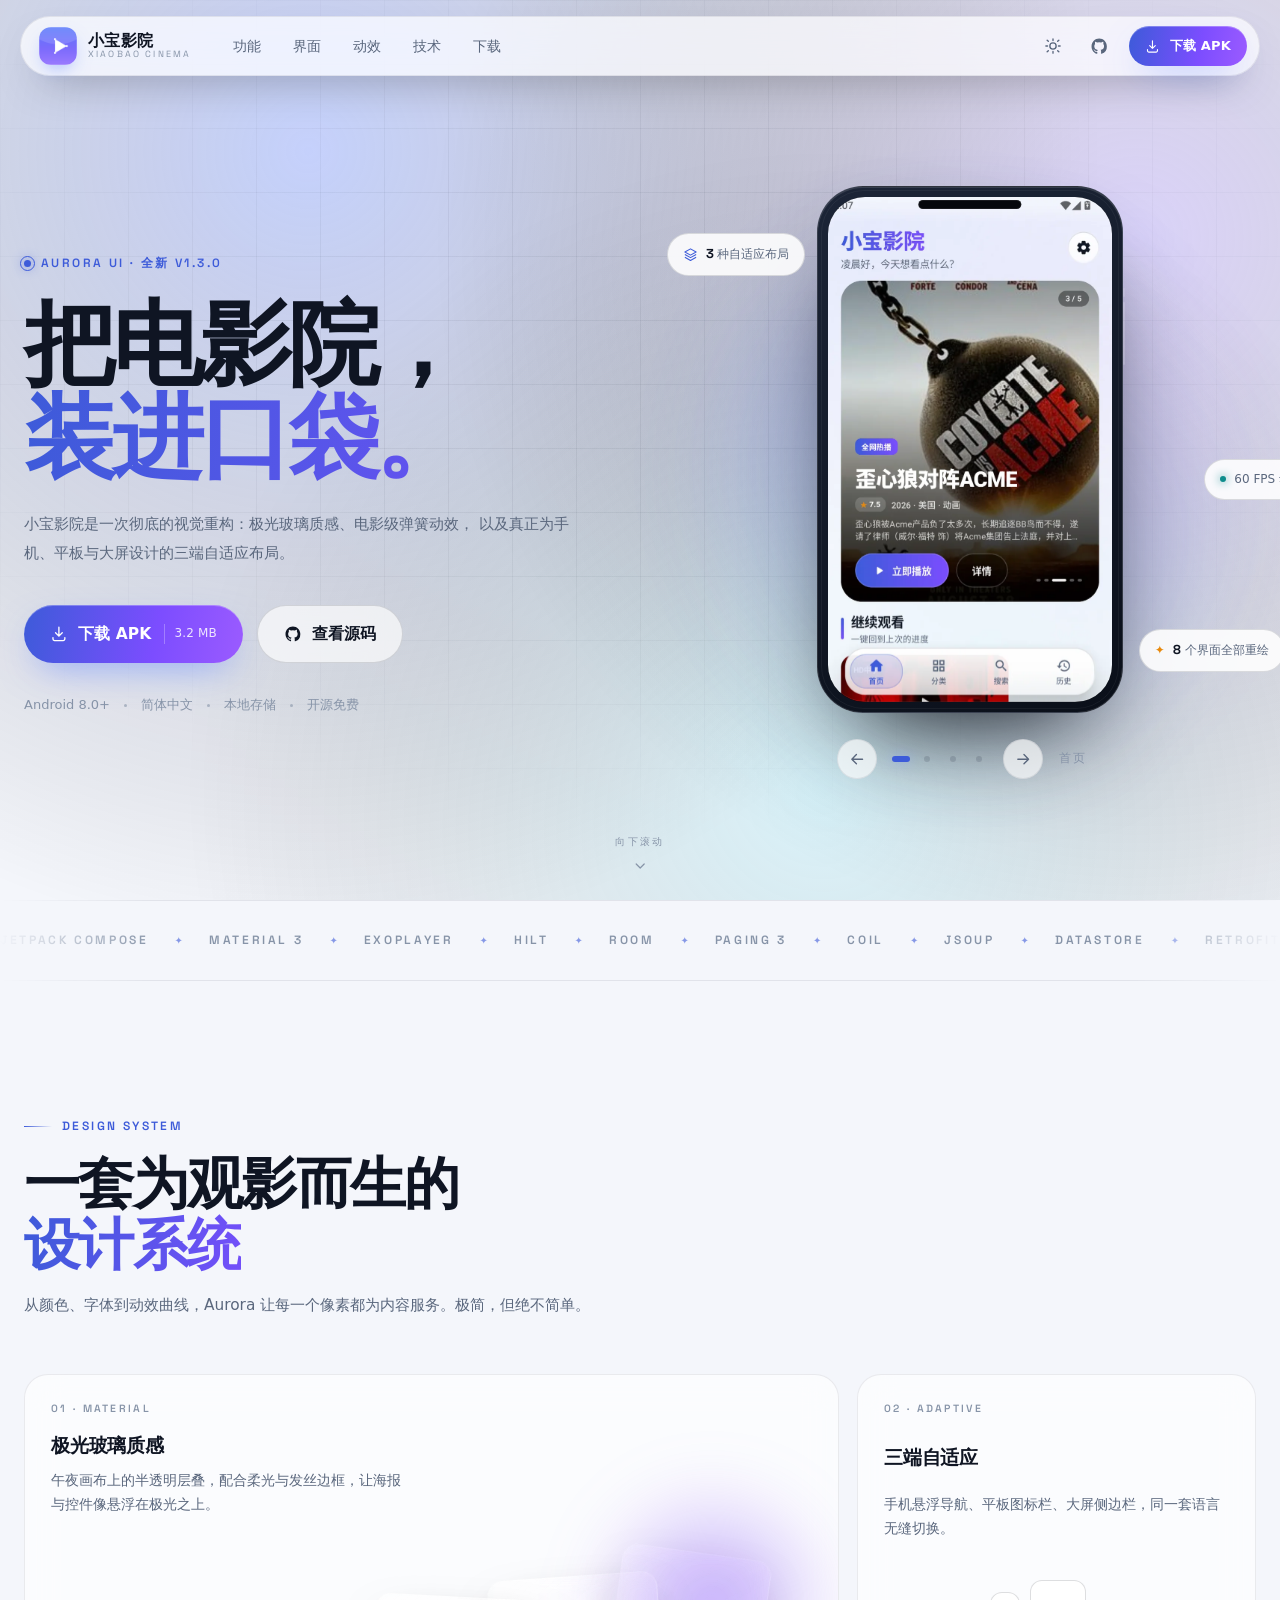
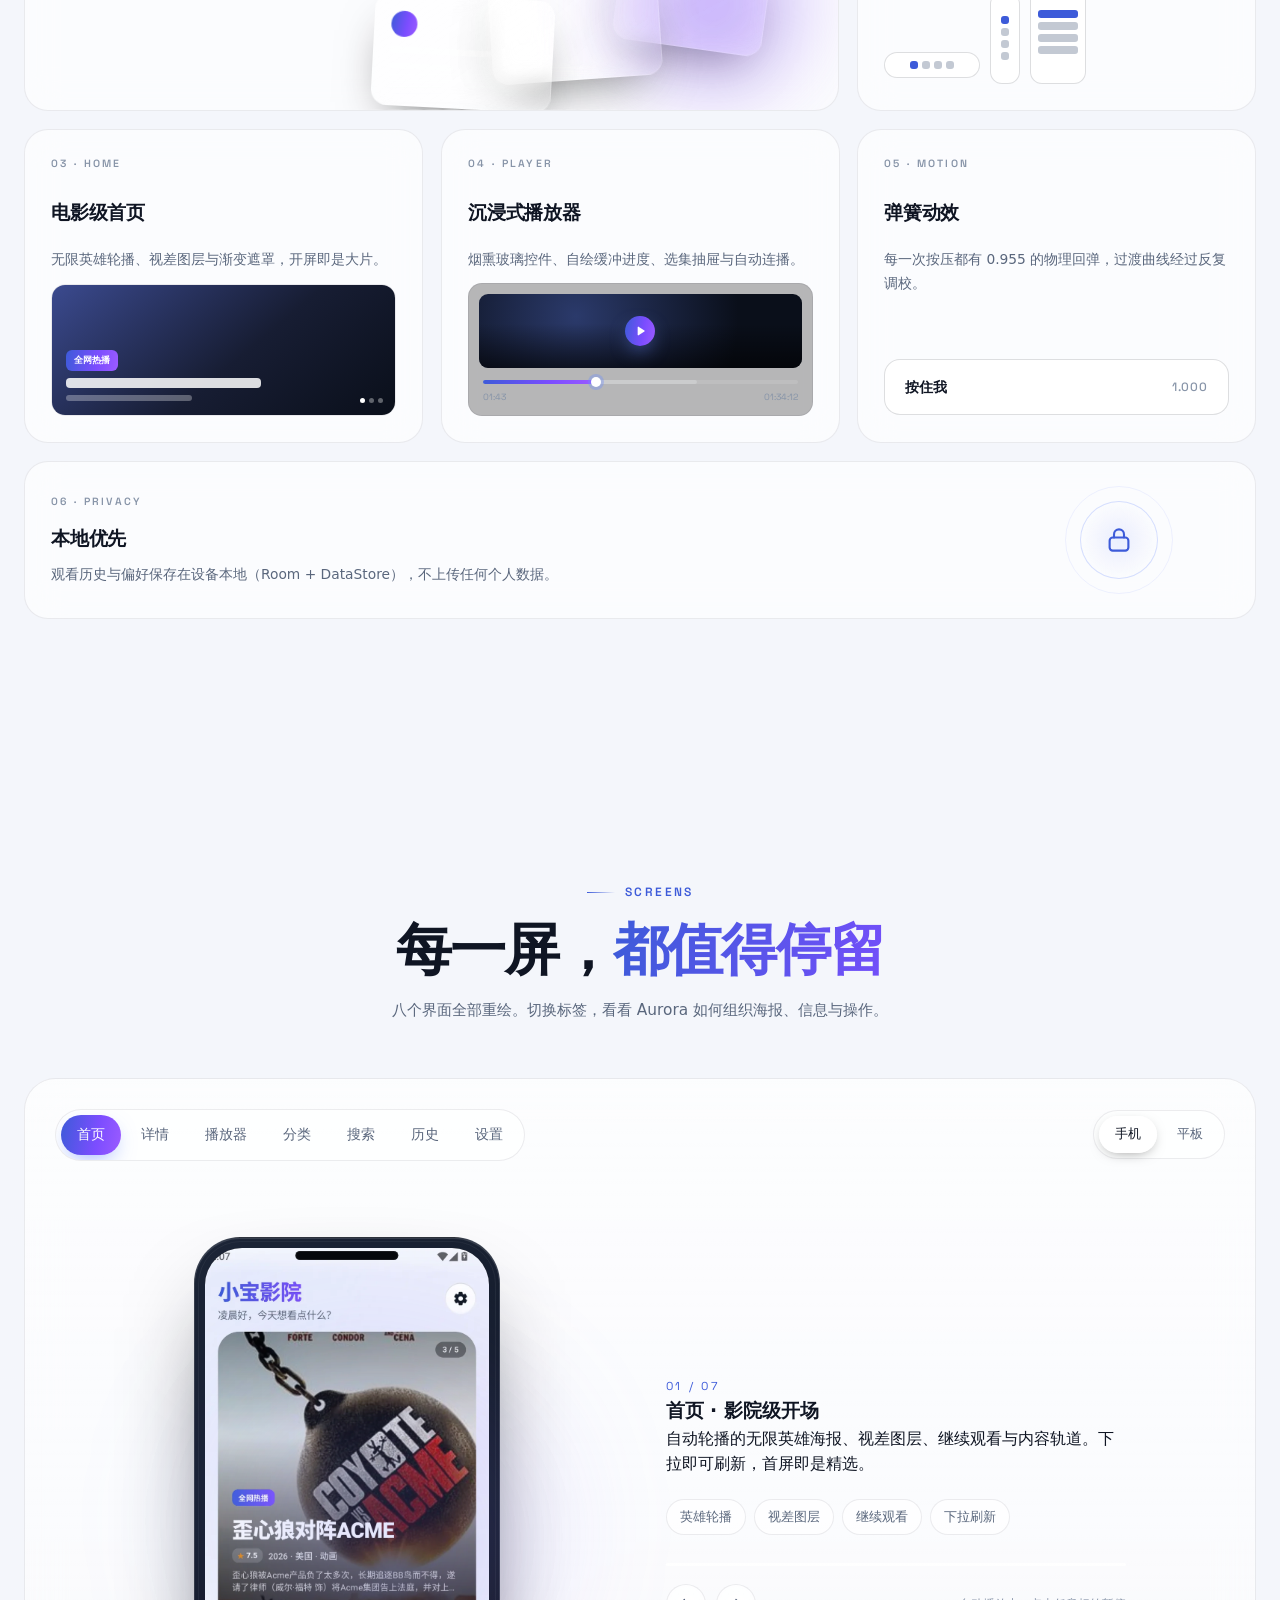
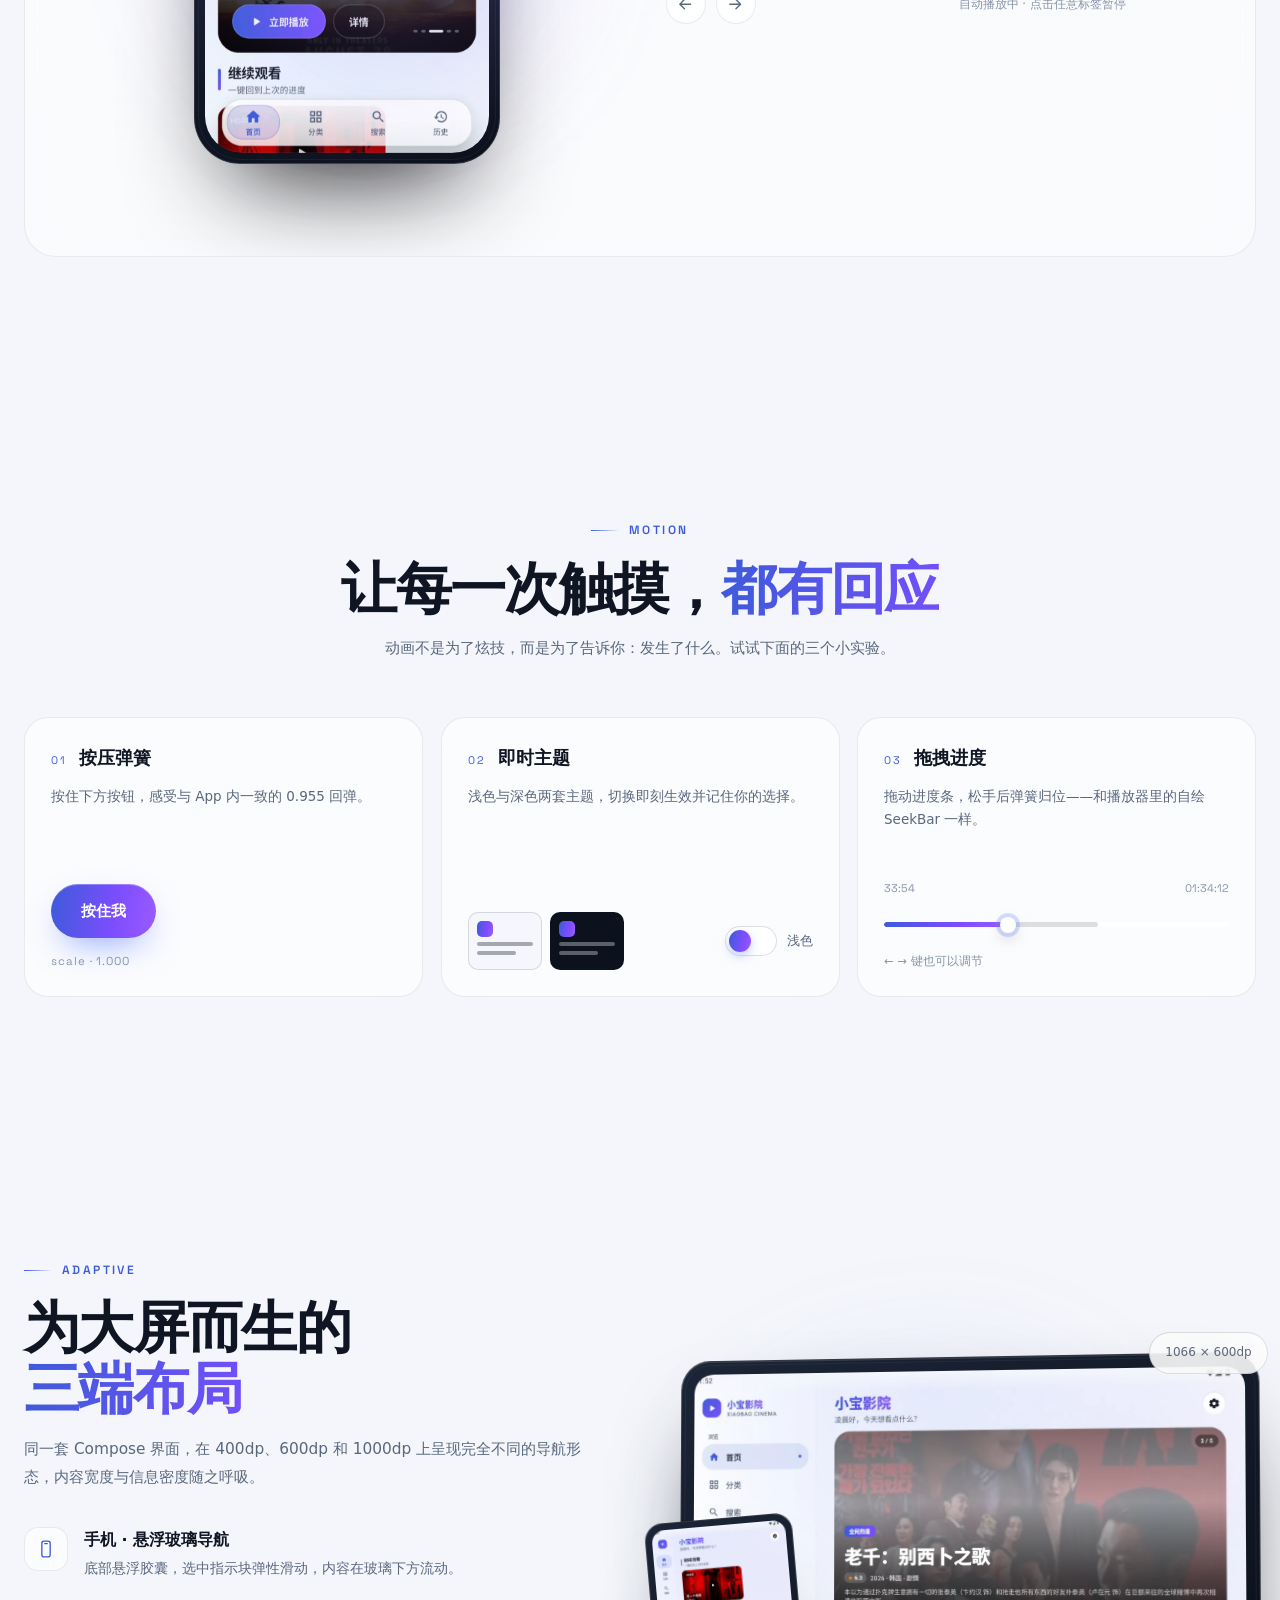
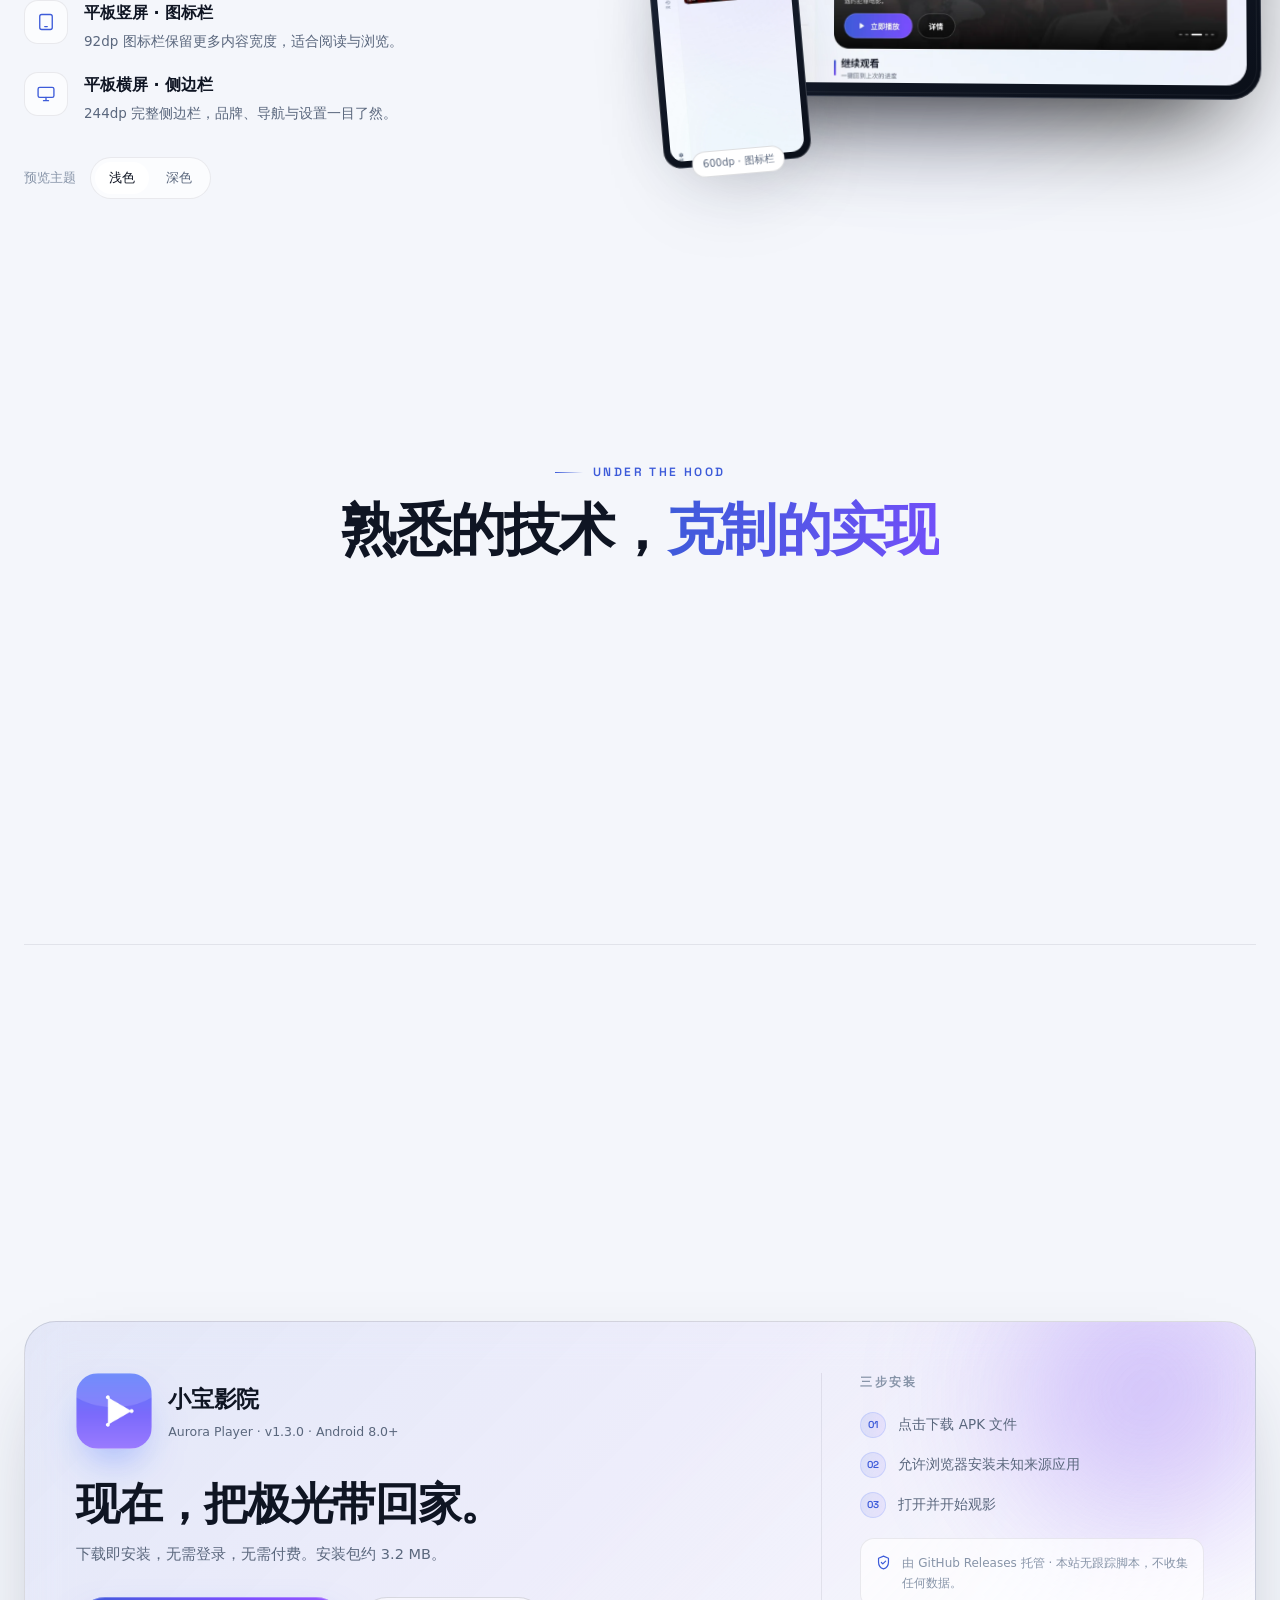
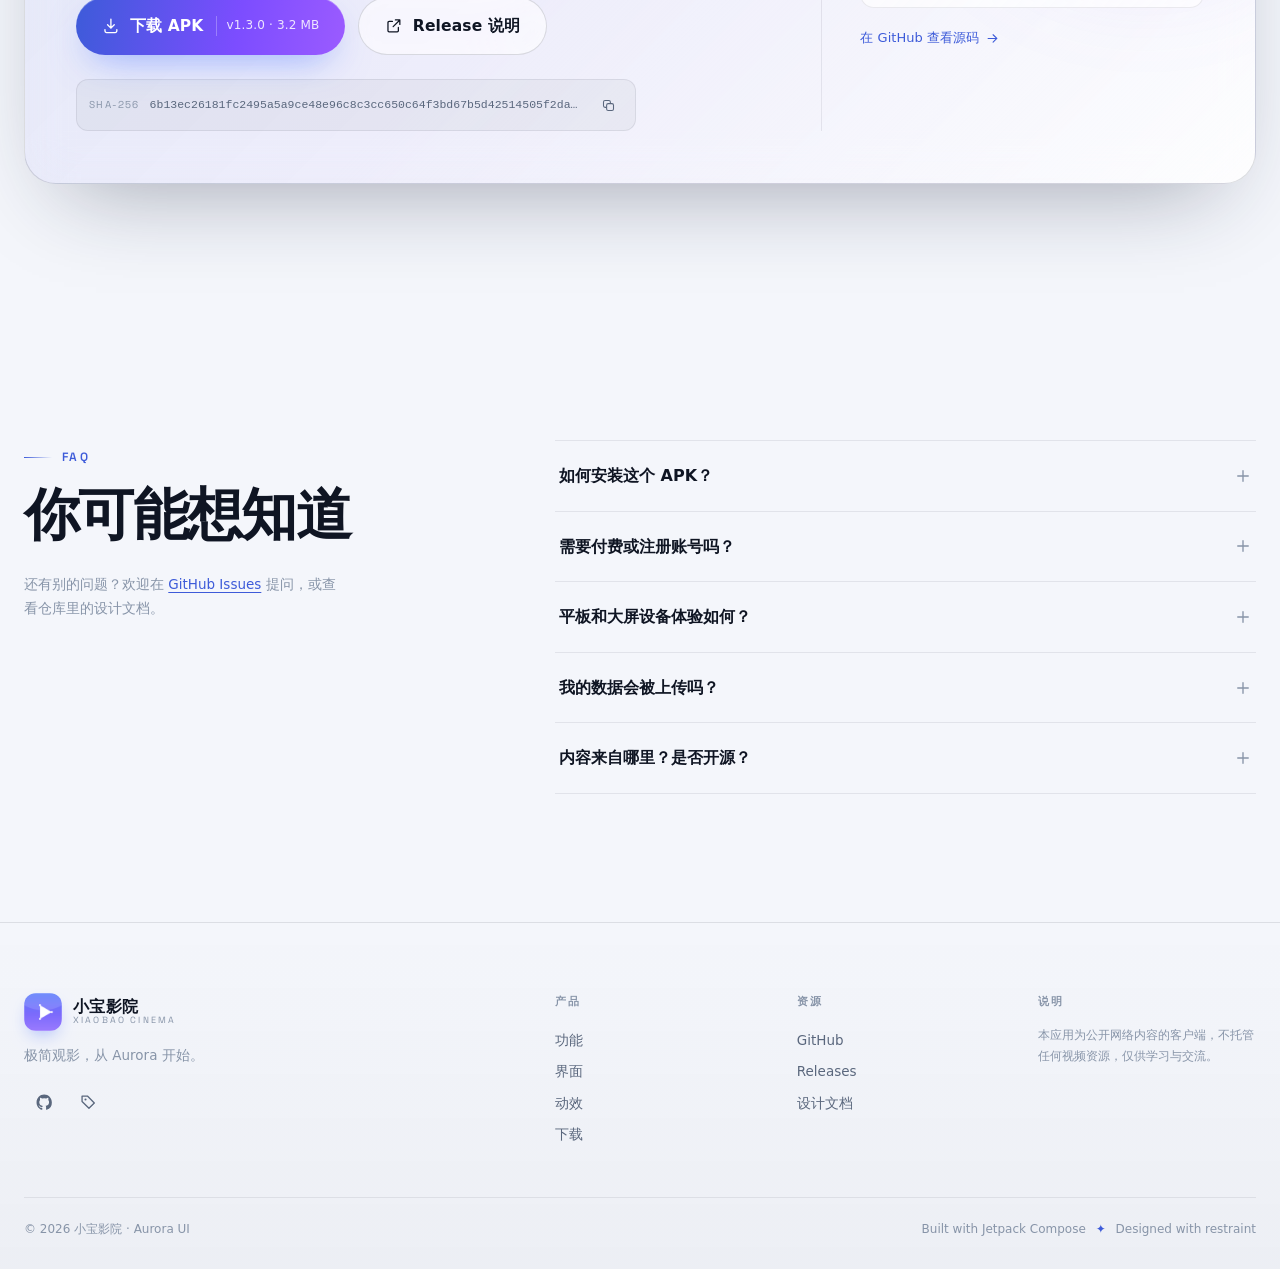
==== commit aa1b25da: "chore(site): point landing page at v1.3.0 player release - Update hero/download/JSON-LD download URL" ====
--- a/index.html
+++ b/index.html
@@ -4,7 +4,7 @@
   <meta charset="UTF-8" />
   <meta name="viewport" content="width=device-width, initial-scale=1.0, viewport-fit=cover" />
   <title>小宝影院 · Aurora — 极简观影体验 · Android APK</title>
-  <meta name="description" content="小宝影院 v1.2.0 Aurora 版：极光玻璃质感、电影级弹簧动效、真正为手机、平板与大屏设计的三端自适应布局。3.2 MB，支持 Android 8.0+。" />
+  <meta name="description" content="小宝影院 v1.3.0 Aurora Player：全新播放器控件、锁屏与画中画，极光玻璃设计、三端自适应布局。3.2 MB，支持 Android 8.0+。" />
   <meta name="theme-color" content="#06090F" />
   <meta name="color-scheme" content="dark light" />
   <link rel="canonical" href="https://nestchao.github.io/XiaobaoYingYuan_APK/" />
@@ -13,14 +13,14 @@
   <meta property="og:type" content="website" />
   <meta property="og:site_name" content="小宝影院 · Aurora" />
   <meta property="og:title" content="小宝影院 · Aurora — 把电影院，装进口袋" />
-  <meta property="og:description" content="极光玻璃质感 · 电影级动效 · 三端自适应布局。v1.2.0 全新界面，3.2 MB 即刻安装。" />
+  <meta property="og:description" content="极光玻璃质感 · 全新播放器 · 三端自适应布局。v1.3.0 即刻安装，3.2 MB。" />
   <meta property="og:url" content="https://nestchao.github.io/XiaobaoYingYuan_APK/" />
   <meta property="og:image" content="https://nestchao.github.io/XiaobaoYingYuan_APK/assets/img/brand/og-image.jpg" />
   <meta property="og:image:width" content="1200" />
   <meta property="og:image:height" content="630" />
   <meta name="twitter:card" content="summary_large_image" />
   <meta name="twitter:title" content="小宝影院 · Aurora — 把电影院，装进口袋" />
-  <meta name="twitter:description" content="极光玻璃质感 · 电影级动效 · 三端自适应布局。v1.2.0 全新界面，3.2 MB 即刻安装。" />
+  <meta name="twitter:description" content="极光玻璃质感 · 全新播放器 · 三端自适应布局。v1.3.0 即刻安装，3.2 MB。" />
   <meta name="twitter:image" content="https://nestchao.github.io/XiaobaoYingYuan_APK/assets/img/brand/og-image.jpg" />
 
   <link rel="icon" type="image/svg+xml" href="assets/img/brand/favicon.svg" />
@@ -98,7 +98,7 @@
         <div class="hero-copy">
           <div class="eyebrow reveal" data-reveal>
             <span class="pulse-dot" aria-hidden="true"></span>
-            AURORA UI · 全新 v1.2.0
+            AURORA UI · 全新 v1.3.0
           </div>
 
           <h1 class="hero-title" data-reveal>
@@ -112,7 +112,7 @@
           </p>
 
           <div class="hero-cta" data-reveal>
-            <a class="btn btn-primary btn-lg magnetic" id="heroDownload" href="https://github.com/nestchao/XiaobaoYingYuan_APK/releases/download/v1.2.0/xiaobao-tv-1.2.0-aurora-release.apk">
+            <a class="btn btn-primary btn-lg magnetic" id="heroDownload" href="https://github.com/nestchao/XiaobaoYingYuan_APK/releases/download/v1.3.0/xiaobao-tv-1.3.0-aurora-player-release.apk">
               <svg class="icon" aria-hidden="true"><use href="#i-download" /></svg>
               <span>下载 APK</span>
               <small>3.2 MB</small>
@@ -520,7 +520,7 @@
               <img class="dl-icon" src="assets/img/brand/icon-192.png" alt="" width="76" height="76" />
               <div class="dl-app-meta">
                 <h2>小宝影院</h2>
-                <p>Aurora 版 · v1.2.0 · Android 8.0+</p>
+                <p>Aurora Player · v1.3.0 · Android 8.0+</p>
               </div>
             </div>
 
@@ -528,12 +528,12 @@
             <p class="dl-sub">下载即安装，无需登录，无需付费。安装包约 3.2 MB。</p>
 
             <div class="dl-actions">
-              <a class="btn btn-primary btn-lg magnetic" id="downloadBtn" href="https://github.com/nestchao/XiaobaoYingYuan_APK/releases/download/v1.2.0/xiaobao-tv-1.2.0-aurora-release.apk">
+              <a class="btn btn-primary btn-lg magnetic" id="downloadBtn" href="https://github.com/nestchao/XiaobaoYingYuan_APK/releases/download/v1.3.0/xiaobao-tv-1.3.0-aurora-player-release.apk">
                 <svg class="icon" aria-hidden="true"><use href="#i-download" /></svg>
                 <span>下载 APK</span>
-                <small>v1.2.0 · 3.2 MB</small>
+                <small>v1.3.0 · 3.2 MB</small>
               </a>
-              <a class="btn btn-glass btn-lg" href="https://github.com/nestchao/XiaobaoYingYuan_APK/releases/tag/v1.2.0" target="_blank" rel="noopener">
+              <a class="btn btn-glass btn-lg" href="https://github.com/nestchao/XiaobaoYingYuan_APK/releases/tag/v1.3.0" target="_blank" rel="noopener">
                 <svg class="icon" aria-hidden="true"><use href="#i-external" /></svg>
                 <span>Release 说明</span>
               </a>
@@ -541,7 +541,7 @@
 
             <div class="dl-hash">
               <span>SHA-256</span>
-              <code id="shaText">6888968d9442973f0df2bb3f1751f045fc93eb7334b5983d693a8fd71e057b4c</code>
+              <code id="shaText">6b13ec26181fc2495a5a9ce48e96c8c3cc650c64f3bd67b5d42514505f2da337</code>
               <button class="icon-btn copy-btn" id="copyHash" type="button" aria-label="复制 SHA-256" title="复制">
                 <svg class="icon" aria-hidden="true"><use href="#i-copy" /></svg>
               </button>
@@ -705,11 +705,11 @@
     "alternateName": "XiaobaoTV",
     "operatingSystem": "Android 8.0+",
     "applicationCategory": "MultimediaApplication",
-    "softwareVersion": "1.2.0",
+    "softwareVersion": "1.3.0",
     "fileSize": "3.2MB",
     "inLanguage": "zh-CN",
     "offers": { "@type": "Offer", "price": "0", "priceCurrency": "CNY" },
-    "downloadUrl": "https://github.com/nestchao/XiaobaoYingYuan_APK/releases/download/v1.2.0/xiaobao-tv-1.2.0-aurora-release.apk",
+    "downloadUrl": "https://github.com/nestchao/XiaobaoYingYuan_APK/releases/download/v1.3.0/xiaobao-tv-1.3.0-aurora-player-release.apk",
     "url": "https://nestchao.github.io/XiaobaoYingYuan_APK/",
     "screenshot": [
       "https://nestchao.github.io/XiaobaoYingYuan_APK/assets/img/screens/phone-home-light.webp",
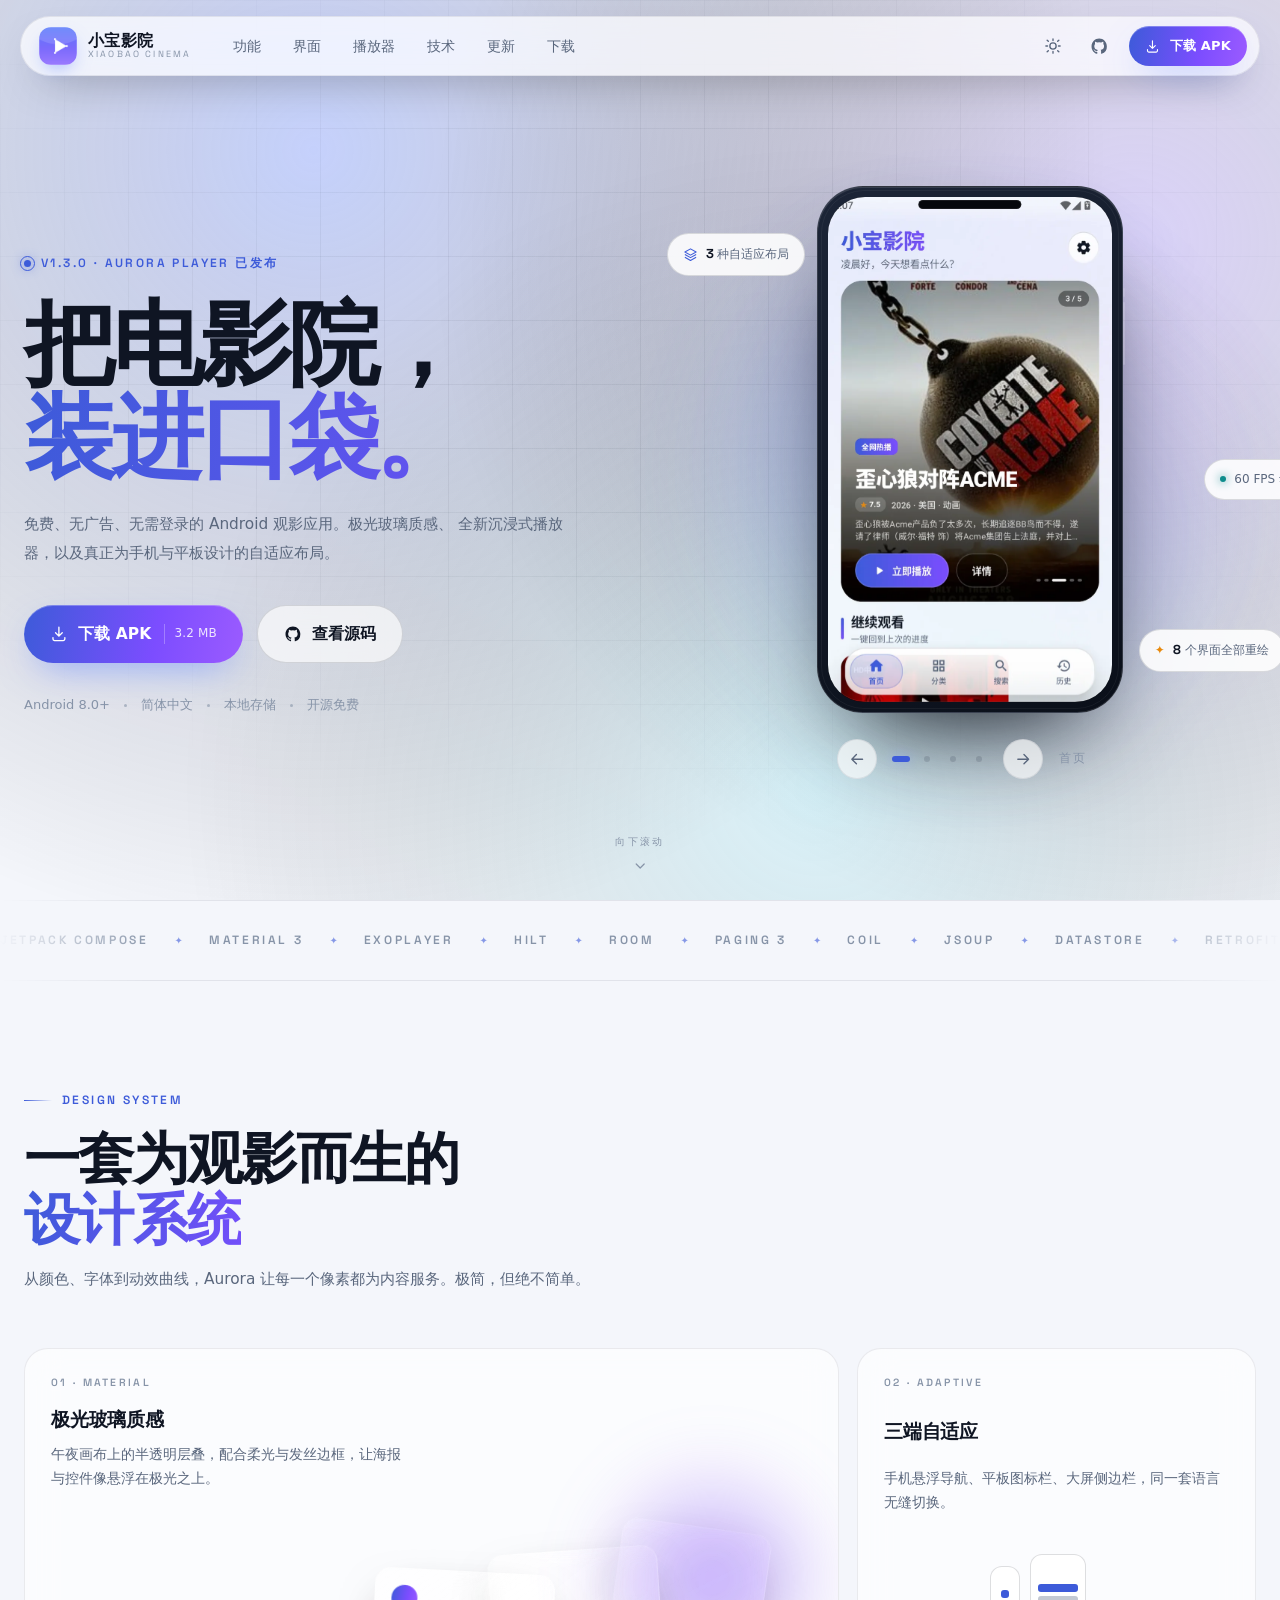
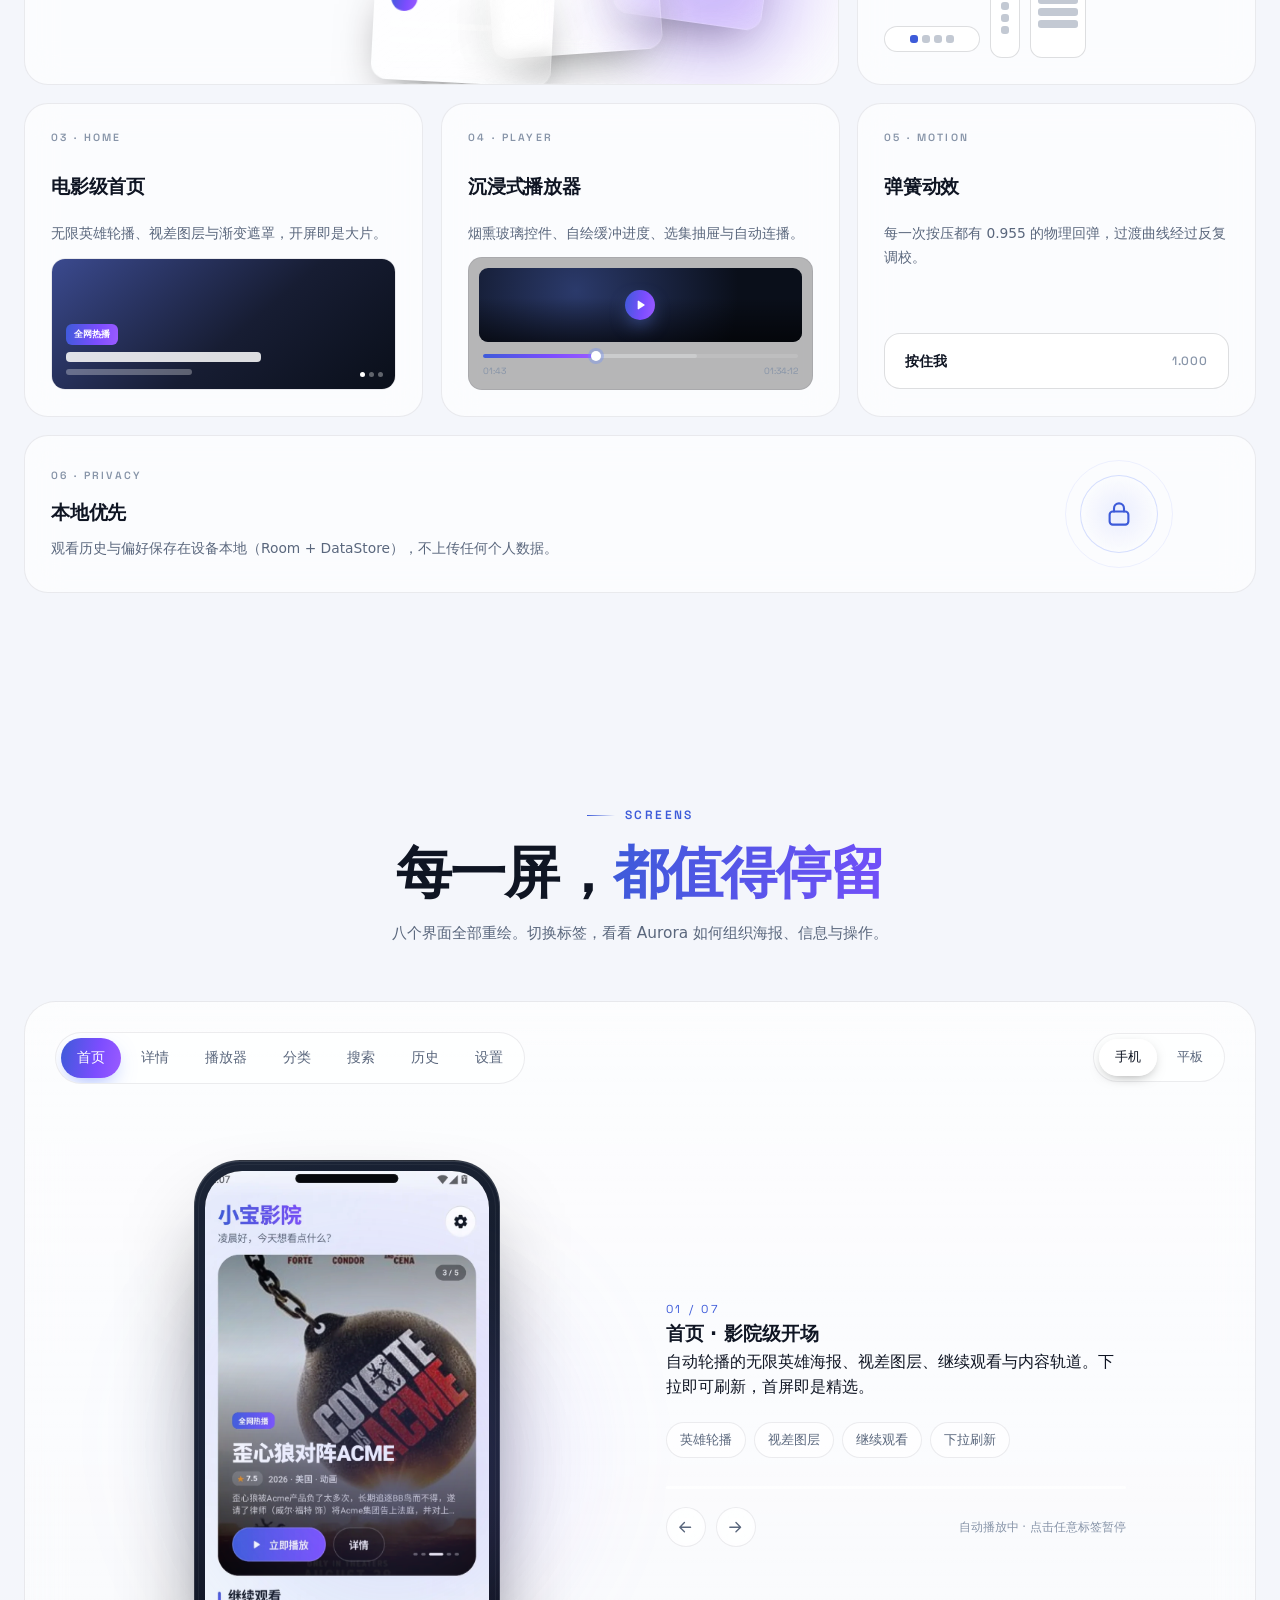
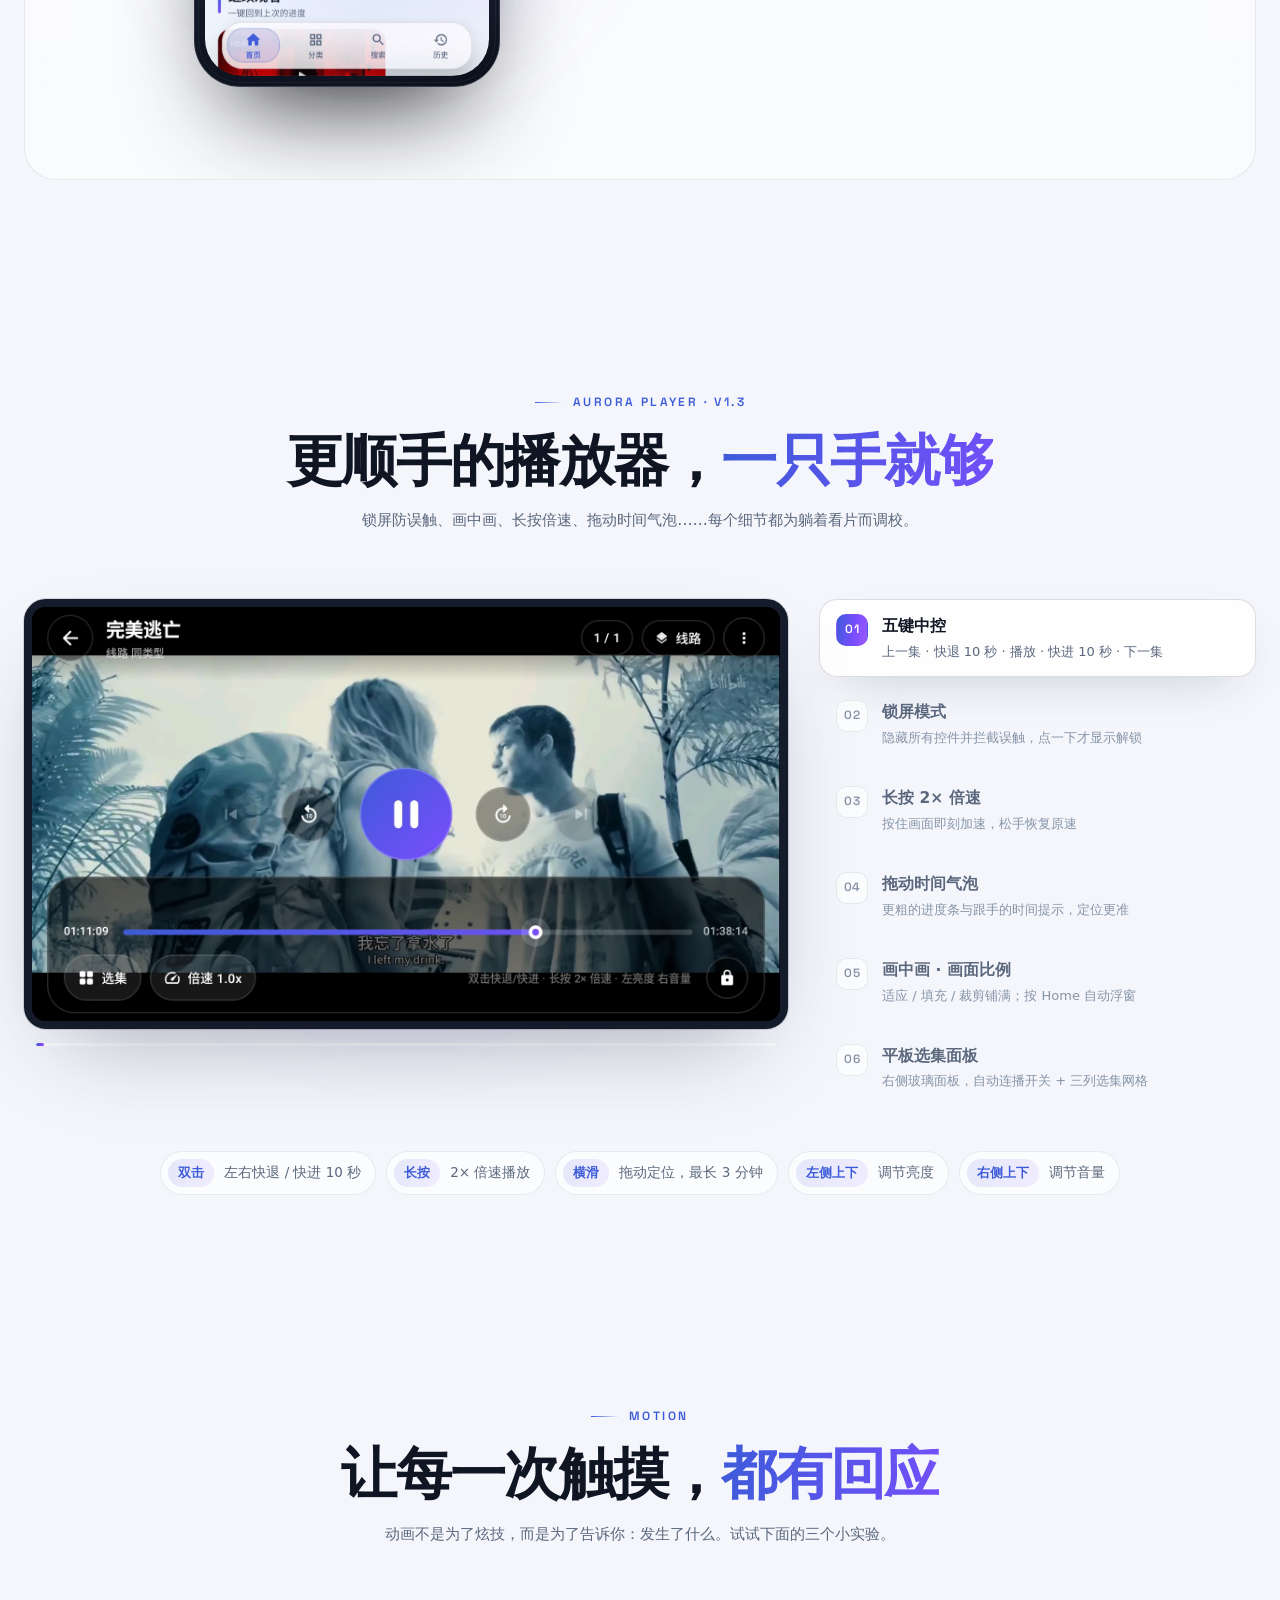
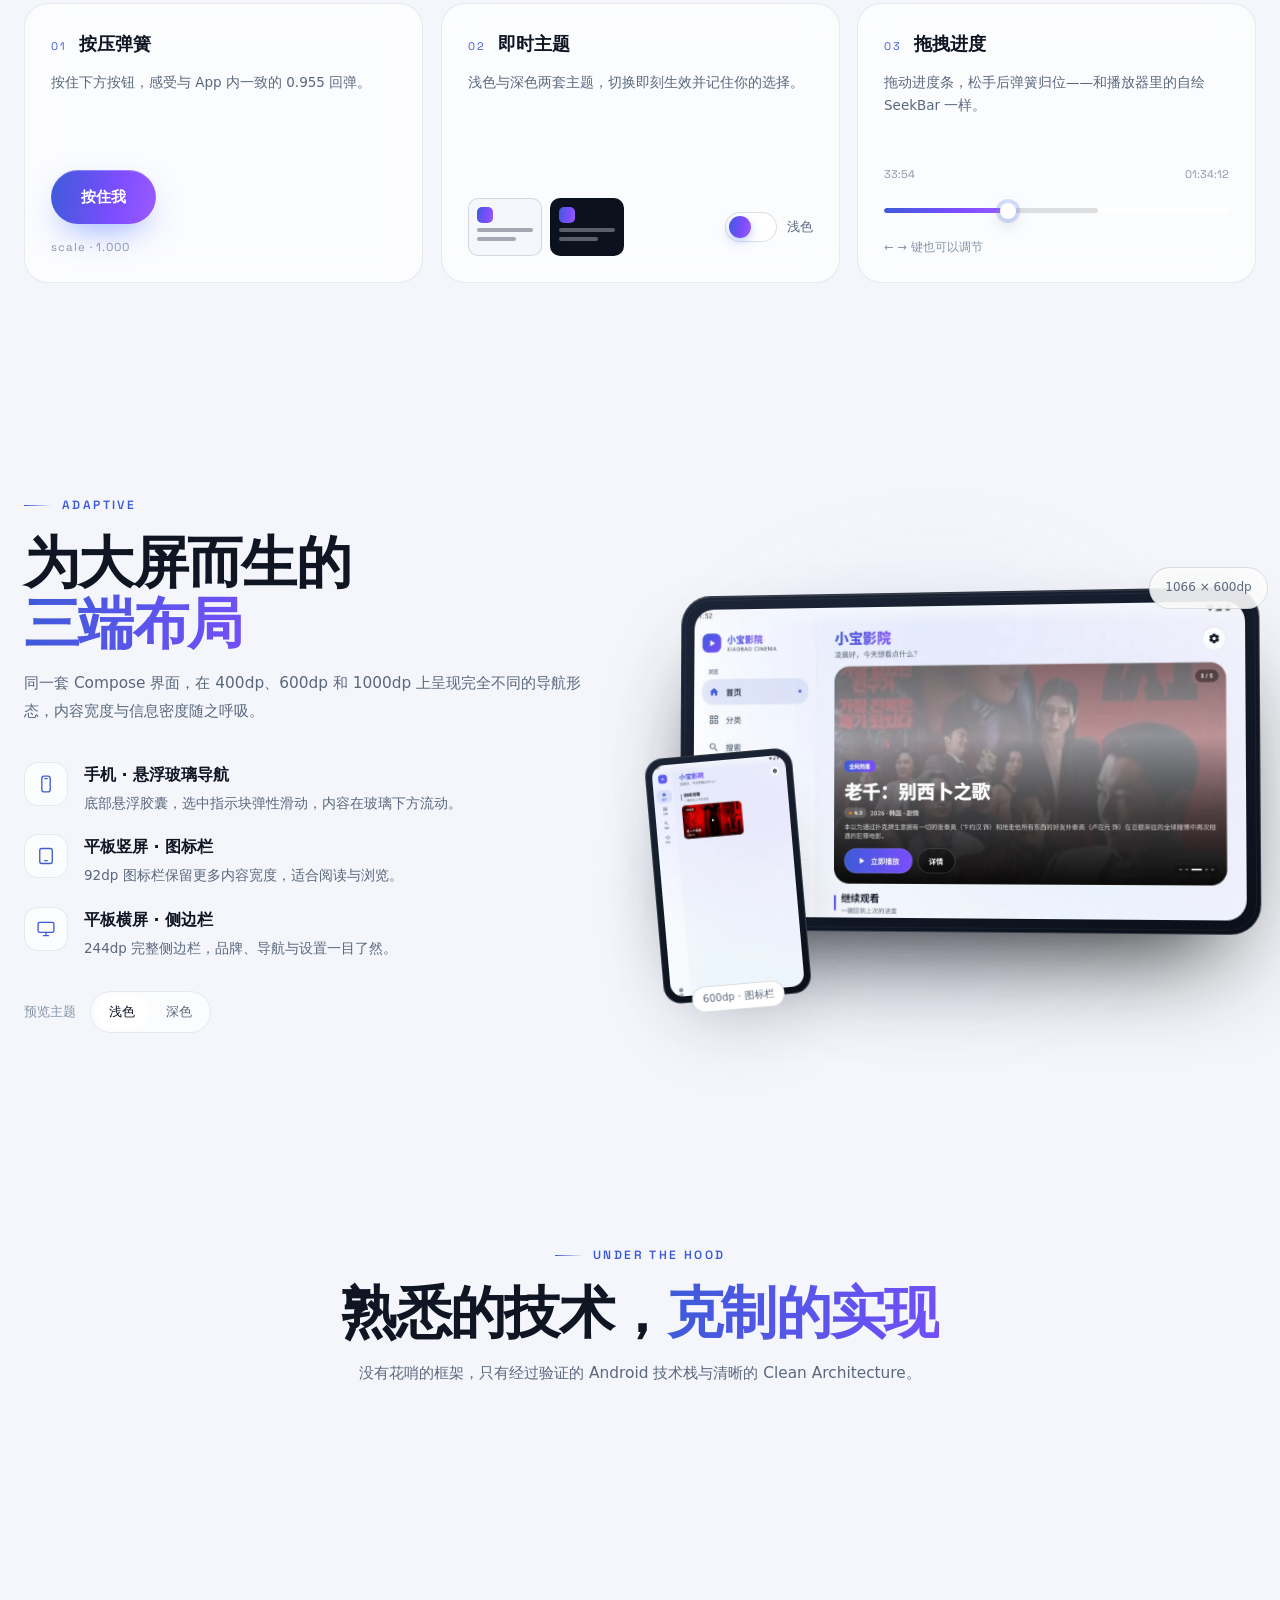
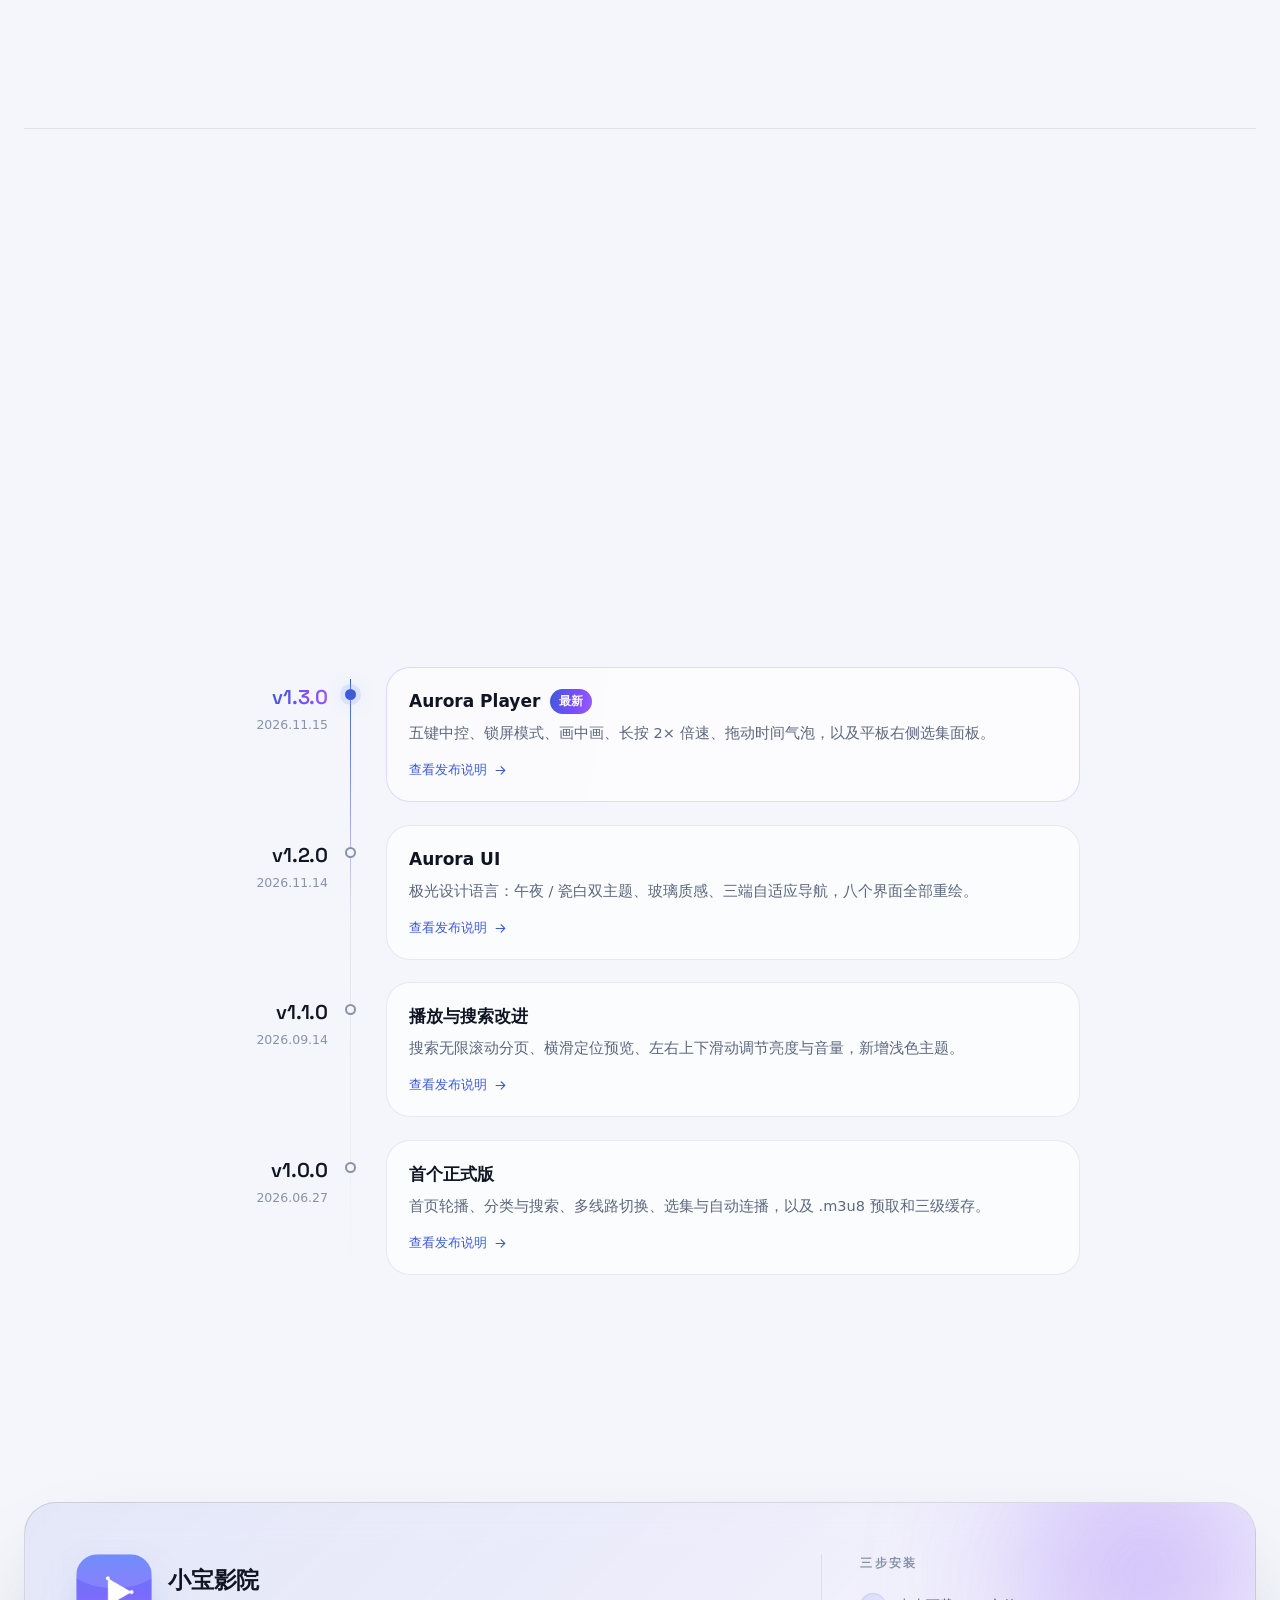
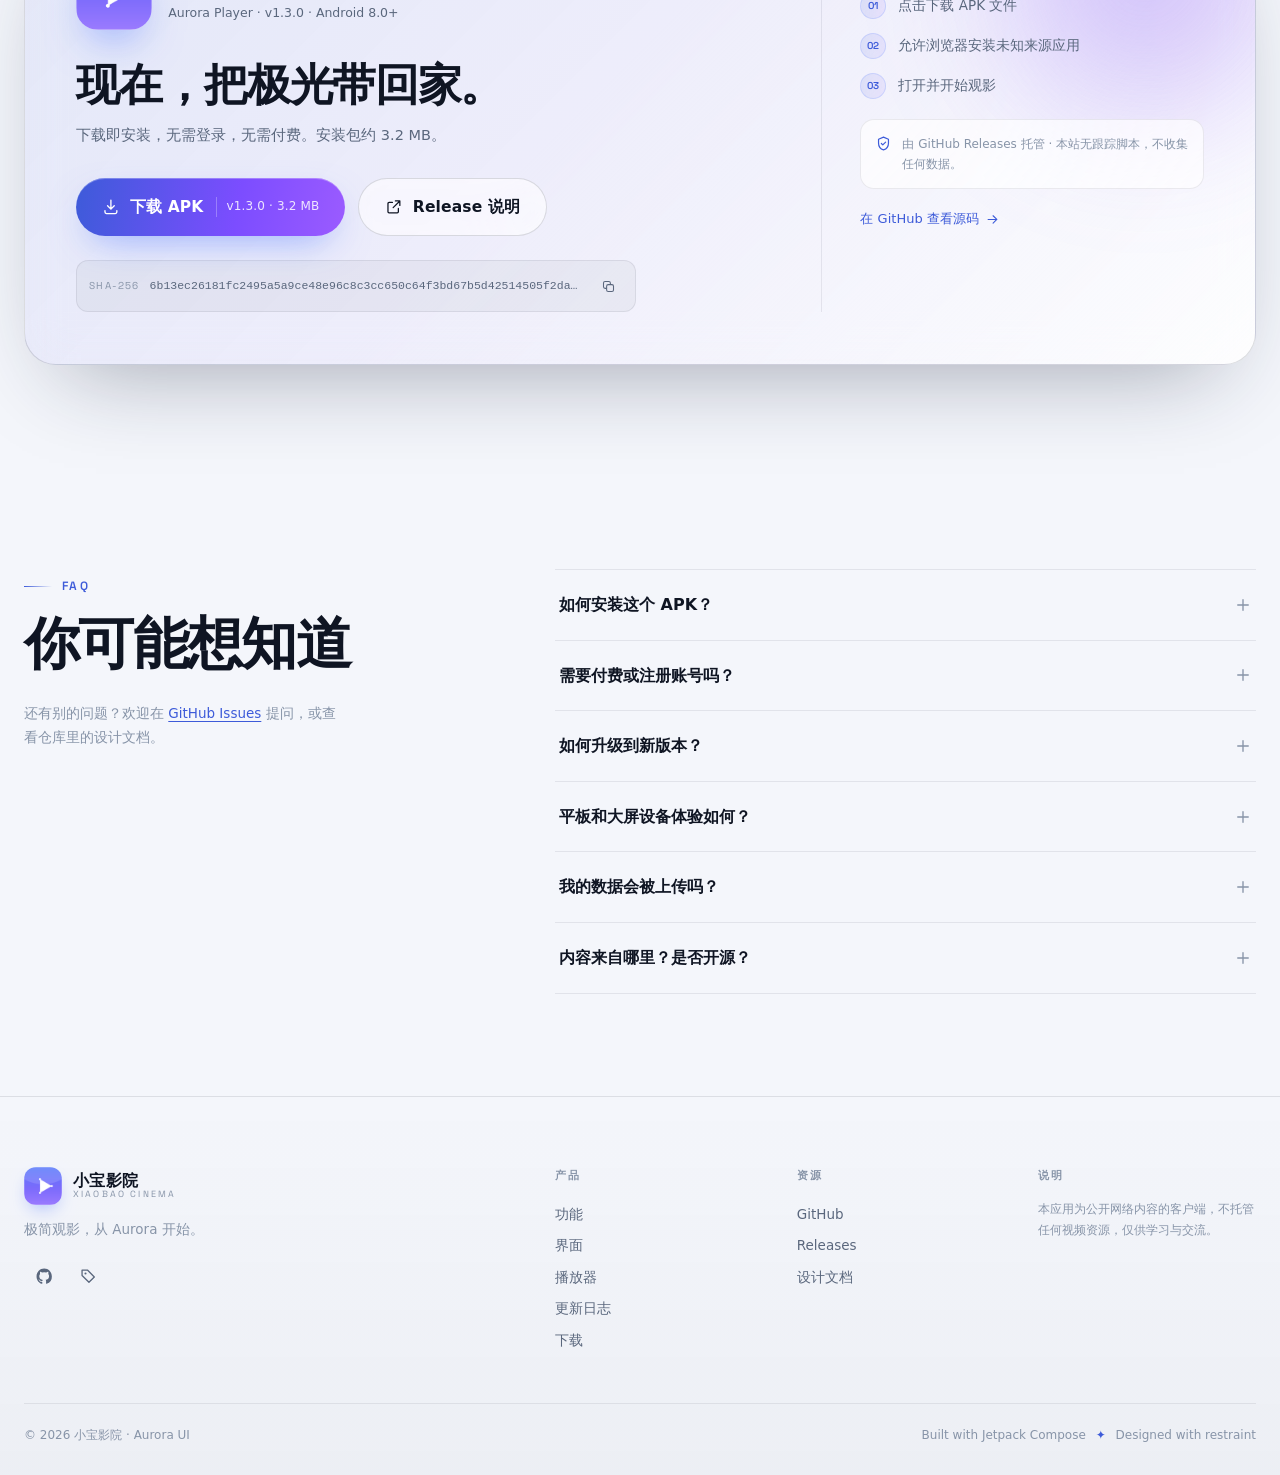
==== commit b65b716a: "docs: refresh README and add player + changelog sections to website Website: - New "Aurora Player v1" ====
--- a/index.html
+++ b/index.html
@@ -52,8 +52,9 @@
       <nav class="nav-links" aria-label="主导航">
         <a href="#features" data-nav>功能</a>
         <a href="#screens" data-nav>界面</a>
-        <a href="#motion" data-nav>动效</a>
+        <a href="#player" data-nav>播放器</a>
         <a href="#tech" data-nav>技术</a>
+        <a href="#changelog" data-nav>更新</a>
         <a href="#download" data-nav>下载</a>
       </nav>
 
@@ -79,8 +80,9 @@
       <nav aria-label="移动端导航">
         <a href="#features"><span>功能</span><svg class="icon" aria-hidden="true"><use href="#i-arrow-right" /></svg></a>
         <a href="#screens"><span>界面</span><svg class="icon" aria-hidden="true"><use href="#i-arrow-right" /></svg></a>
-        <a href="#motion"><span>动效</span><svg class="icon" aria-hidden="true"><use href="#i-arrow-right" /></svg></a>
+        <a href="#player"><span>播放器</span><svg class="icon" aria-hidden="true"><use href="#i-arrow-right" /></svg></a>
         <a href="#tech"><span>技术</span><svg class="icon" aria-hidden="true"><use href="#i-arrow-right" /></svg></a>
+        <a href="#changelog"><span>更新</span><svg class="icon" aria-hidden="true"><use href="#i-arrow-right" /></svg></a>
         <a href="#download"><span>下载</span><svg class="icon" aria-hidden="true"><use href="#i-arrow-right" /></svg></a>
       </nav>
       <a class="btn btn-primary" href="#download">
@@ -98,7 +100,7 @@
         <div class="hero-copy">
           <div class="eyebrow reveal" data-reveal>
             <span class="pulse-dot" aria-hidden="true"></span>
-            AURORA UI · 全新 v1.3.0
+            v1.3.0 · AURORA PLAYER 已发布
           </div>
 
           <h1 class="hero-title" data-reveal>
@@ -107,8 +109,8 @@
           </h1>
 
           <p class="hero-lead" data-reveal>
-            小宝影院是一次彻底的视觉重构：极光玻璃质感、电影级弹簧动效，
-            以及真正为手机、平板与大屏设计的三端自适应布局。
+            免费、无广告、无需登录的 Android 观影应用。极光玻璃质感、
+            全新沉浸式播放器，以及真正为手机与平板设计的自适应布局。
           </p>
 
           <div class="hero-cta" data-reveal>
@@ -356,6 +358,66 @@
       </div>
     </section>
 
+    <!-- ─── Player v1.3 ──────────────────────────────────────────────────── -->
+    <section class="section player" id="player">
+      <div class="container">
+        <header class="section-head center">
+          <div class="eyebrow reveal" data-reveal><span class="eyebrow-line"></span>AURORA PLAYER · v1.3</div>
+          <h2 class="section-title reveal" data-reveal>更顺手的播放器，<span class="grad-text">一只手就够</span></h2>
+          <p class="section-sub reveal" data-reveal>锁屏防误触、画中画、长按倍速、拖动时间气泡……每个细节都为躺着看片而调校。</p>
+        </header>
+
+        <div class="player-stage reveal" data-reveal>
+          <figure class="pl-screen">
+            <div class="pl-frame" id="plFrame">
+              <img class="pl-shot is-active" src="assets/img/player/controls-phone.webp" alt="播放器控件：上一集、快退、播放、快进、下一集" width="1600" height="900" loading="lazy" data-key="controls" />
+              <img class="pl-shot" src="assets/img/player/locked.webp" alt="锁屏模式：控件隐藏，仅显示解锁按钮" width="1600" height="900" loading="lazy" data-key="lock" />
+              <img class="pl-shot" src="assets/img/player/speed-boost.webp" alt="长按 2 倍速播放" width="1600" height="900" loading="lazy" data-key="speed" />
+              <img class="pl-shot" src="assets/img/player/seek-tooltip.webp" alt="拖动进度条时的时间气泡" width="1600" height="900" loading="lazy" data-key="seek" />
+              <img class="pl-shot" src="assets/img/player/more-menu.webp" alt="更多菜单：画面比例、画中画与锁定" width="1600" height="900" loading="lazy" data-key="menu" />
+              <img class="pl-shot" src="assets/img/player/episodes-panel.webp" alt="平板右侧选集面板" width="1600" height="900" loading="lazy" data-key="panel" />
+            </div>
+            <div class="pl-progress" aria-hidden="true"><span id="plProgress"></span></div>
+          </figure>
+
+          <div class="pl-features" id="plFeatures" role="tablist" aria-label="播放器新功能">
+            <button class="pl-feat is-active" role="tab" aria-selected="true" type="button" data-key="controls">
+              <span class="pf-num">01</span>
+              <span class="pf-body"><strong>五键中控</strong><small>上一集 · 快退 10 秒 · 播放 · 快进 10 秒 · 下一集</small></span>
+            </button>
+            <button class="pl-feat" role="tab" aria-selected="false" type="button" data-key="lock">
+              <span class="pf-num">02</span>
+              <span class="pf-body"><strong>锁屏模式</strong><small>隐藏所有控件并拦截误触，点一下才显示解锁</small></span>
+            </button>
+            <button class="pl-feat" role="tab" aria-selected="false" type="button" data-key="speed">
+              <span class="pf-num">03</span>
+              <span class="pf-body"><strong>长按 2× 倍速</strong><small>按住画面即刻加速，松手恢复原速</small></span>
+            </button>
+            <button class="pl-feat" role="tab" aria-selected="false" type="button" data-key="seek">
+              <span class="pf-num">04</span>
+              <span class="pf-body"><strong>拖动时间气泡</strong><small>更粗的进度条与跟手的时间提示，定位更准</small></span>
+            </button>
+            <button class="pl-feat" role="tab" aria-selected="false" type="button" data-key="menu">
+              <span class="pf-num">05</span>
+              <span class="pf-body"><strong>画中画 · 画面比例</strong><small>适应 / 填充 / 裁剪铺满；按 Home 自动浮窗</small></span>
+            </button>
+            <button class="pl-feat" role="tab" aria-selected="false" type="button" data-key="panel">
+              <span class="pf-num">06</span>
+              <span class="pf-body"><strong>平板选集面板</strong><small>右侧玻璃面板，自动连播开关 + 三列选集网格</small></span>
+            </button>
+          </div>
+        </div>
+
+        <ul class="gesture-strip reveal" data-reveal aria-label="手势速查">
+          <li><kbd>双击</kbd><span>左右快退 / 快进 10 秒</span></li>
+          <li><kbd>长按</kbd><span>2× 倍速播放</span></li>
+          <li><kbd>横滑</kbd><span>拖动定位，最长 3 分钟</span></li>
+          <li><kbd>左侧上下</kbd><span>调节亮度</span></li>
+          <li><kbd>右侧上下</kbd><span>调节音量</span></li>
+        </ul>
+      </div>
+    </section>
+
     <!-- ─── Motion demos ─────────────────────────────────────────────────── -->
     <section class="section motion" id="motion">
       <div class="container">
@@ -510,6 +572,52 @@
       </div>
     </section>
 
+    <!-- ─── Changelog ────────────────────────────────────────────────────── -->
+    <section class="section changelog" id="changelog">
+      <div class="container">
+        <header class="section-head center">
+          <div class="eyebrow reveal" data-reveal><span class="eyebrow-line"></span>CHANGELOG</div>
+          <h2 class="section-title reveal" data-reveal>一路打磨，<span class="grad-text">持续更新</span></h2>
+          <p class="section-sub reveal" data-reveal>每个版本都在 GitHub Releases 公开发布，附带 APK 与校验值。</p>
+        </header>
+
+        <ol class="timeline">
+          <li class="tl-item is-latest reveal" data-reveal>
+            <div class="tl-meta"><span class="tl-ver">v1.3.0</span><time datetime="2026-11-15">2026.11.15</time></div>
+            <div class="tl-card">
+              <h3>Aurora Player <span class="tl-badge">最新</span></h3>
+              <p>五键中控、锁屏模式、画中画、长按 2× 倍速、拖动时间气泡，以及平板右侧选集面板。</p>
+              <a class="text-link" href="https://github.com/nestchao/XiaobaoYingYuan_APK/releases/tag/v1.3.0" target="_blank" rel="noopener">查看发布说明 <svg class="icon" aria-hidden="true"><use href="#i-arrow-right" /></svg></a>
+            </div>
+          </li>
+          <li class="tl-item reveal" data-reveal>
+            <div class="tl-meta"><span class="tl-ver">v1.2.0</span><time datetime="2026-11-14">2026.11.14</time></div>
+            <div class="tl-card">
+              <h3>Aurora UI</h3>
+              <p>极光设计语言：午夜 / 瓷白双主题、玻璃质感、三端自适应导航，八个界面全部重绘。</p>
+              <a class="text-link" href="https://github.com/nestchao/XiaobaoYingYuan_APK/releases/tag/v1.2.0" target="_blank" rel="noopener">查看发布说明 <svg class="icon" aria-hidden="true"><use href="#i-arrow-right" /></svg></a>
+            </div>
+          </li>
+          <li class="tl-item reveal" data-reveal>
+            <div class="tl-meta"><span class="tl-ver">v1.1.0</span><time datetime="2026-09-14">2026.09.14</time></div>
+            <div class="tl-card">
+              <h3>播放与搜索改进</h3>
+              <p>搜索无限滚动分页、横滑定位预览、左右上下滑动调节亮度与音量，新增浅色主题。</p>
+              <a class="text-link" href="https://github.com/nestchao/XiaobaoYingYuan_APK/releases/tag/v1.1.0" target="_blank" rel="noopener">查看发布说明 <svg class="icon" aria-hidden="true"><use href="#i-arrow-right" /></svg></a>
+            </div>
+          </li>
+          <li class="tl-item reveal" data-reveal>
+            <div class="tl-meta"><span class="tl-ver">v1.0.0</span><time datetime="2026-06-27">2026.06.27</time></div>
+            <div class="tl-card">
+              <h3>首个正式版</h3>
+              <p>首页轮播、分类与搜索、多线路切换、选集与自动连播，以及 .m3u8 预取和三级缓存。</p>
+              <a class="text-link" href="https://github.com/nestchao/XiaobaoYingYuan_APK/releases/tag/v1.0.0" target="_blank" rel="noopener">查看发布说明 <svg class="icon" aria-hidden="true"><use href="#i-arrow-right" /></svg></a>
+            </div>
+          </li>
+        </ol>
+      </div>
+    </section>
+
     <!-- ─── Download ─────────────────────────────────────────────────────── -->
     <section class="section download" id="download">
       <div class="container">
@@ -597,6 +705,13 @@
           </div>
           <div class="faq-item">
             <button class="faq-q" type="button" aria-expanded="false">
+              <span>如何升级到新版本？</span>
+              <svg class="icon" aria-hidden="true"><use href="#i-plus" /></svg>
+            </button>
+            <div class="faq-a"><p>下载最新 APK 直接覆盖安装即可；若系统提示签名不一致，请先卸载旧版再安装。可以对照本页的 SHA-256 校验文件完整性，所有历史版本都在 GitHub Releases 中可查。</p></div>
+          </div>
+          <div class="faq-item">
+            <button class="faq-q" type="button" aria-expanded="false">
               <span>平板和大屏设备体验如何？</span>
               <svg class="icon" aria-hidden="true"><use href="#i-plus" /></svg>
             </button>
@@ -614,7 +729,7 @@
               <span>内容来自哪里？是否开源？</span>
               <svg class="icon" aria-hidden="true"><use href="#i-plus" /></svg>
             </button>
-            <div class="faq-a"><p>应用是公开网络内容的客户端，本身不托管任何视频资源，仅供学习与交流。完整源码以 Apache 风格的开源仓库形式托管在 GitHub。</p></div>
+            <div class="faq-a"><p>应用是公开网络内容的客户端，本身不托管任何视频资源，仅供学习与交流。完整源码公开托管在 GitHub，欢迎查阅与提出 Issue。</p></div>
           </div>
         </div>
       </div>
@@ -645,14 +760,15 @@
           <h3>产品</h3>
           <a href="#features">功能</a>
           <a href="#screens">界面</a>
-          <a href="#motion">动效</a>
+          <a href="#player">播放器</a>
+          <a href="#changelog">更新日志</a>
           <a href="#download">下载</a>
         </div>
         <div class="footer-col">
           <h3>资源</h3>
           <a href="https://github.com/nestchao/XiaobaoYingYuan_APK" target="_blank" rel="noopener">GitHub</a>
           <a href="https://github.com/nestchao/XiaobaoYingYuan_APK/releases" target="_blank" rel="noopener">Releases</a>
-          <a href="https://github.com/nestchao/XiaobaoYingYuan_APK/blob/main/docs/UI_REDESIGN.md" target="_blank" rel="noopener">设计文档</a>
+          <a href="https://github.com/nestchao/XiaobaoYingYuan_APK/blob/v1.3.0/docs/UI_REDESIGN.md" target="_blank" rel="noopener">设计文档</a>
         </div>
         <div class="footer-col">
           <h3>说明</h3>
--- a/assets/css/style.css
+++ b/assets/css/style.css
@@ -228,7 +228,7 @@
 
 .section {
   position: relative;
-  padding-block: clamp(84px, 10vw, 150px);
+  padding-block: clamp(72px, 8vw, 120px);
 }
 
 .eyebrow {
@@ -2531,6 +2531,324 @@
   filter: none;
 }
 
+/* ── Player v1.3 ────────────────────────────────────────────────────────── */
+.player-stage {
+  display: grid;
+  grid-template-columns: minmax(0, 1.75fr) minmax(280px, 1fr);
+  gap: clamp(18px, 2.4vw, 32px);
+  align-items: stretch;
+  margin-top: clamp(40px, 5vw, 64px);
+}
+.pl-screen {
+  margin: 0;
+  position: relative;
+  display: flex;
+  flex-direction: column;
+  gap: 14px;
+}
+.pl-screen::before {
+  content: "";
+  position: absolute;
+  inset: 8% 6% -4%;
+  background: radial-gradient(closest-side, var(--glow-b), transparent 75%);
+  filter: blur(40px);
+  opacity: 0.7;
+  z-index: -1;
+  pointer-events: none;
+}
+.pl-frame {
+  position: relative;
+  aspect-ratio: 16 / 9;
+  border-radius: 22px;
+  overflow: hidden;
+  background: #000;
+  border: 8px solid var(--device-bezel);
+  box-shadow: 0 0 0 1px var(--border-strong), var(--shadow-lg);
+}
+.pl-shot {
+  position: absolute;
+  inset: 0;
+  width: 100%;
+  height: 100%;
+  object-fit: cover;
+  opacity: 0;
+  transform: scale(1.03);
+  transition: opacity 0.6s var(--ease-out), transform 1.2s var(--ease-out);
+}
+.pl-shot.is-active {
+  opacity: 1;
+  transform: none;
+}
+.pl-progress {
+  height: 3px;
+  border-radius: 99px;
+  background: var(--surface-2);
+  overflow: hidden;
+  margin-inline: 12px;
+}
+.pl-progress span {
+  display: block;
+  height: 100%;
+  width: 0;
+  background: var(--grad);
+  border-radius: inherit;
+}
+.pl-features {
+  display: flex;
+  flex-direction: column;
+  gap: 8px;
+}
+.pl-feat {
+  display: flex;
+  align-items: flex-start;
+  gap: 14px;
+  width: 100%;
+  text-align: left;
+  padding: 14px 16px;
+  border-radius: 18px;
+  border: 1px solid transparent;
+  color: var(--text-2);
+  transition: background-color 0.35s, border-color 0.35s, color 0.3s, transform 0.4s var(--ease-out);
+}
+.pl-feat:hover {
+  background: var(--surface);
+  color: var(--text);
+}
+.pl-feat.is-active {
+  background: var(--surface-2);
+  border-color: var(--border-strong);
+  color: var(--text);
+  box-shadow: var(--shadow-md);
+}
+.pf-num {
+  flex: none;
+  display: grid;
+  place-items: center;
+  width: 32px;
+  height: 32px;
+  border-radius: 10px;
+  font-family: var(--font-display);
+  font-size: 12px;
+  font-weight: 600;
+  letter-spacing: 0.04em;
+  color: var(--text-3);
+  background: var(--surface);
+  border: 1px solid var(--border);
+  transition: background 0.35s, color 0.35s, border-color 0.35s;
+}
+.pl-feat.is-active .pf-num {
+  color: #fff;
+  background: var(--grad);
+  border-color: transparent;
+}
+.pf-body {
+  display: flex;
+  flex-direction: column;
+  gap: 3px;
+  min-width: 0;
+}
+.pf-body strong {
+  font-size: 15.5px;
+  font-weight: 600;
+}
+.pf-body small {
+  font-size: 13px;
+  line-height: 1.55;
+  color: var(--text-3);
+}
+.pl-feat.is-active .pf-body small {
+  color: var(--text-2);
+}
+.gesture-strip {
+  list-style: none;
+  margin: clamp(28px, 4vw, 44px) 0 0;
+  padding: 0;
+  display: flex;
+  flex-wrap: wrap;
+  justify-content: center;
+  gap: 10px;
+}
+.gesture-strip li {
+  display: inline-flex;
+  align-items: center;
+  gap: 10px;
+  padding: 7px 14px 7px 7px;
+  border-radius: 999px;
+  background: var(--surface);
+  border: 1px solid var(--border);
+  font-size: 13.5px;
+  color: var(--text-2);
+}
+.gesture-strip kbd {
+  font-family: inherit;
+  font-size: 12.5px;
+  font-weight: 600;
+  color: var(--brand);
+  padding: 4px 10px;
+  border-radius: 999px;
+  background: var(--grad-soft);
+}
+
+/* ── Changelog ──────────────────────────────────────────────────────────── */
+.timeline {
+  list-style: none;
+  margin: clamp(40px, 5vw, 64px) auto 0;
+  padding: 0;
+  max-width: 880px;
+  position: relative;
+}
+.timeline::before {
+  content: "";
+  position: absolute;
+  top: 12px;
+  bottom: 12px;
+  left: 150px;
+  width: 1px;
+  background: linear-gradient(to bottom, var(--brand), var(--border) 40%, transparent);
+}
+.tl-item {
+  position: relative;
+  display: grid;
+  grid-template-columns: 150px minmax(0, 1fr);
+  gap: 0 36px;
+  padding-bottom: 22px;
+}
+.tl-item::before {
+  content: "";
+  position: absolute;
+  left: 145px;
+  top: 22px;
+  width: 11px;
+  height: 11px;
+  border-radius: 50%;
+  background: var(--bg);
+  border: 2px solid var(--text-3);
+}
+.tl-item.is-latest::before {
+  background: var(--brand);
+  border-color: var(--brand);
+  box-shadow: 0 0 0 5px rgba(140, 165, 255, 0.2), 0 0 18px var(--glow-a);
+}
+.tl-meta {
+  display: flex;
+  flex-direction: column;
+  align-items: flex-end;
+  gap: 2px;
+  padding-top: 14px;
+  padding-right: 22px;
+  text-align: right;
+}
+.tl-ver {
+  font-family: var(--font-display);
+  font-size: 20px;
+  font-weight: 600;
+  letter-spacing: -0.01em;
+}
+.tl-item.is-latest .tl-ver {
+  background: var(--grad);
+  -webkit-background-clip: text;
+  background-clip: text;
+  color: transparent;
+}
+.tl-meta time {
+  font-size: 12.5px;
+  color: var(--text-3);
+  font-variant-numeric: tabular-nums;
+}
+.tl-card {
+  padding: 20px 22px;
+  border-radius: var(--radius);
+  background: var(--surface);
+  border: 1px solid var(--border);
+  transition: border-color 0.35s, background-color 0.35s;
+}
+.tl-card:hover {
+  border-color: var(--border-strong);
+  background: var(--surface-2);
+}
+.tl-item.is-latest .tl-card {
+  border-color: rgba(140, 165, 255, 0.35);
+  background: linear-gradient(var(--surface-2), var(--surface-2)), var(--grad-soft);
+}
+.tl-card h3 {
+  margin: 0 0 6px;
+  font-size: 17px;
+  font-weight: 600;
+  display: flex;
+  align-items: center;
+  gap: 10px;
+}
+.tl-card p {
+  margin: 0 0 10px;
+  font-size: 14.5px;
+  line-height: 1.7;
+  color: var(--text-2);
+}
+.tl-badge {
+  font-size: 11.5px;
+  font-weight: 600;
+  padding: 3px 9px;
+  border-radius: 999px;
+  color: #fff;
+  background: var(--grad);
+}
+
+@media (max-width: 980px) {
+  .player-stage {
+    grid-template-columns: 1fr;
+  }
+  .pl-features {
+    display: grid;
+    grid-template-columns: repeat(2, minmax(0, 1fr));
+  }
+}
+@media (max-width: 720px) {
+  .pl-frame {
+    border-width: 5px;
+    border-radius: 16px;
+  }
+  .pl-features {
+    display: flex;
+    flex-direction: row;
+    overflow-x: auto;
+    scroll-snap-type: x mandatory;
+    scroll-padding-inline: 18px;
+    scrollbar-width: none;
+    margin-inline: -18px;
+    padding-inline: 18px;
+  }
+  .pl-features::-webkit-scrollbar {
+    display: none;
+  }
+  .pl-feat {
+    flex: 0 0 78%;
+    scroll-snap-align: start;
+    background: var(--surface);
+    border-color: var(--border);
+  }
+  .gesture-strip {
+    justify-content: flex-start;
+  }
+  .timeline::before {
+    left: 5px;
+  }
+  .tl-item {
+    grid-template-columns: 1fr;
+    padding-left: 28px;
+  }
+  .tl-item::before {
+    left: 0;
+    top: 6px;
+  }
+  .tl-meta {
+    flex-direction: row;
+    align-items: baseline;
+    gap: 10px;
+    padding: 0 0 10px;
+    text-align: left;
+  }
+}
+
 /* ── Keyframes ──────────────────────────────────────────────────────────── */
 @keyframes pulse-ring {
   0% {
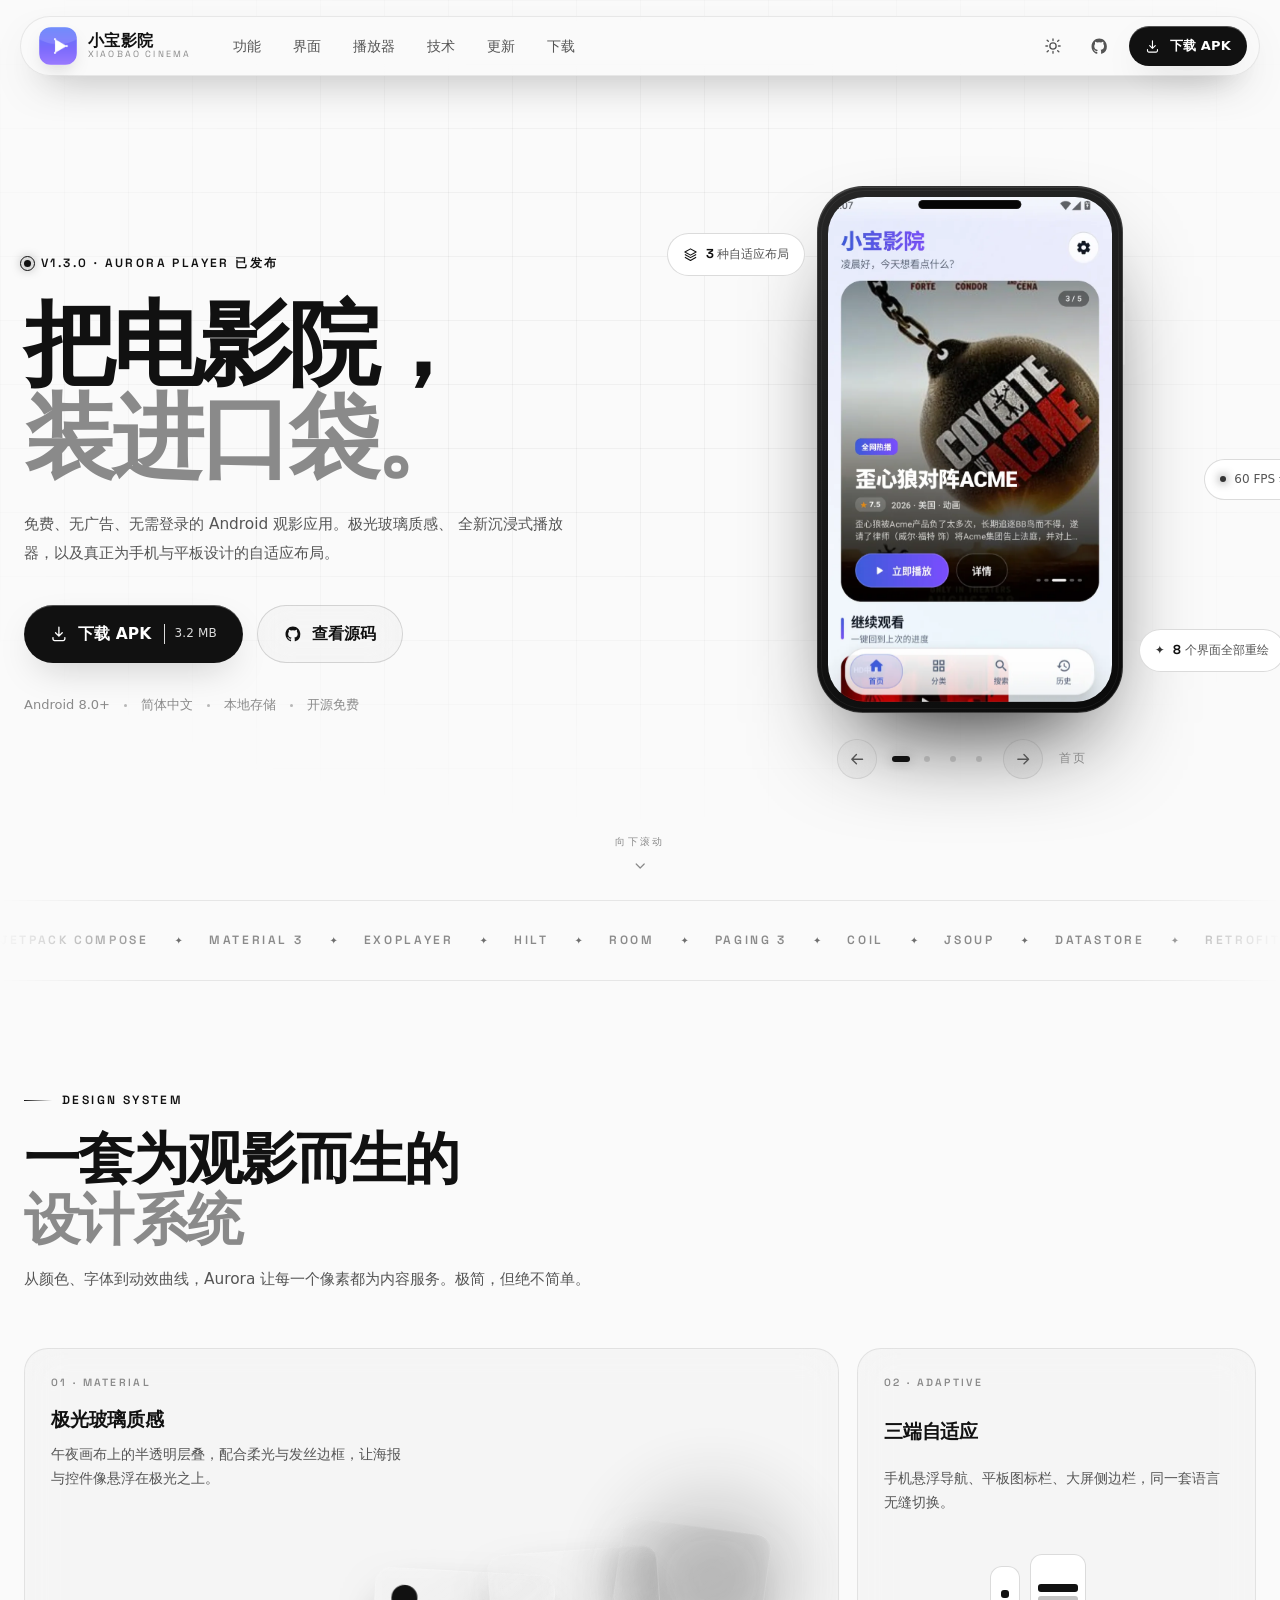
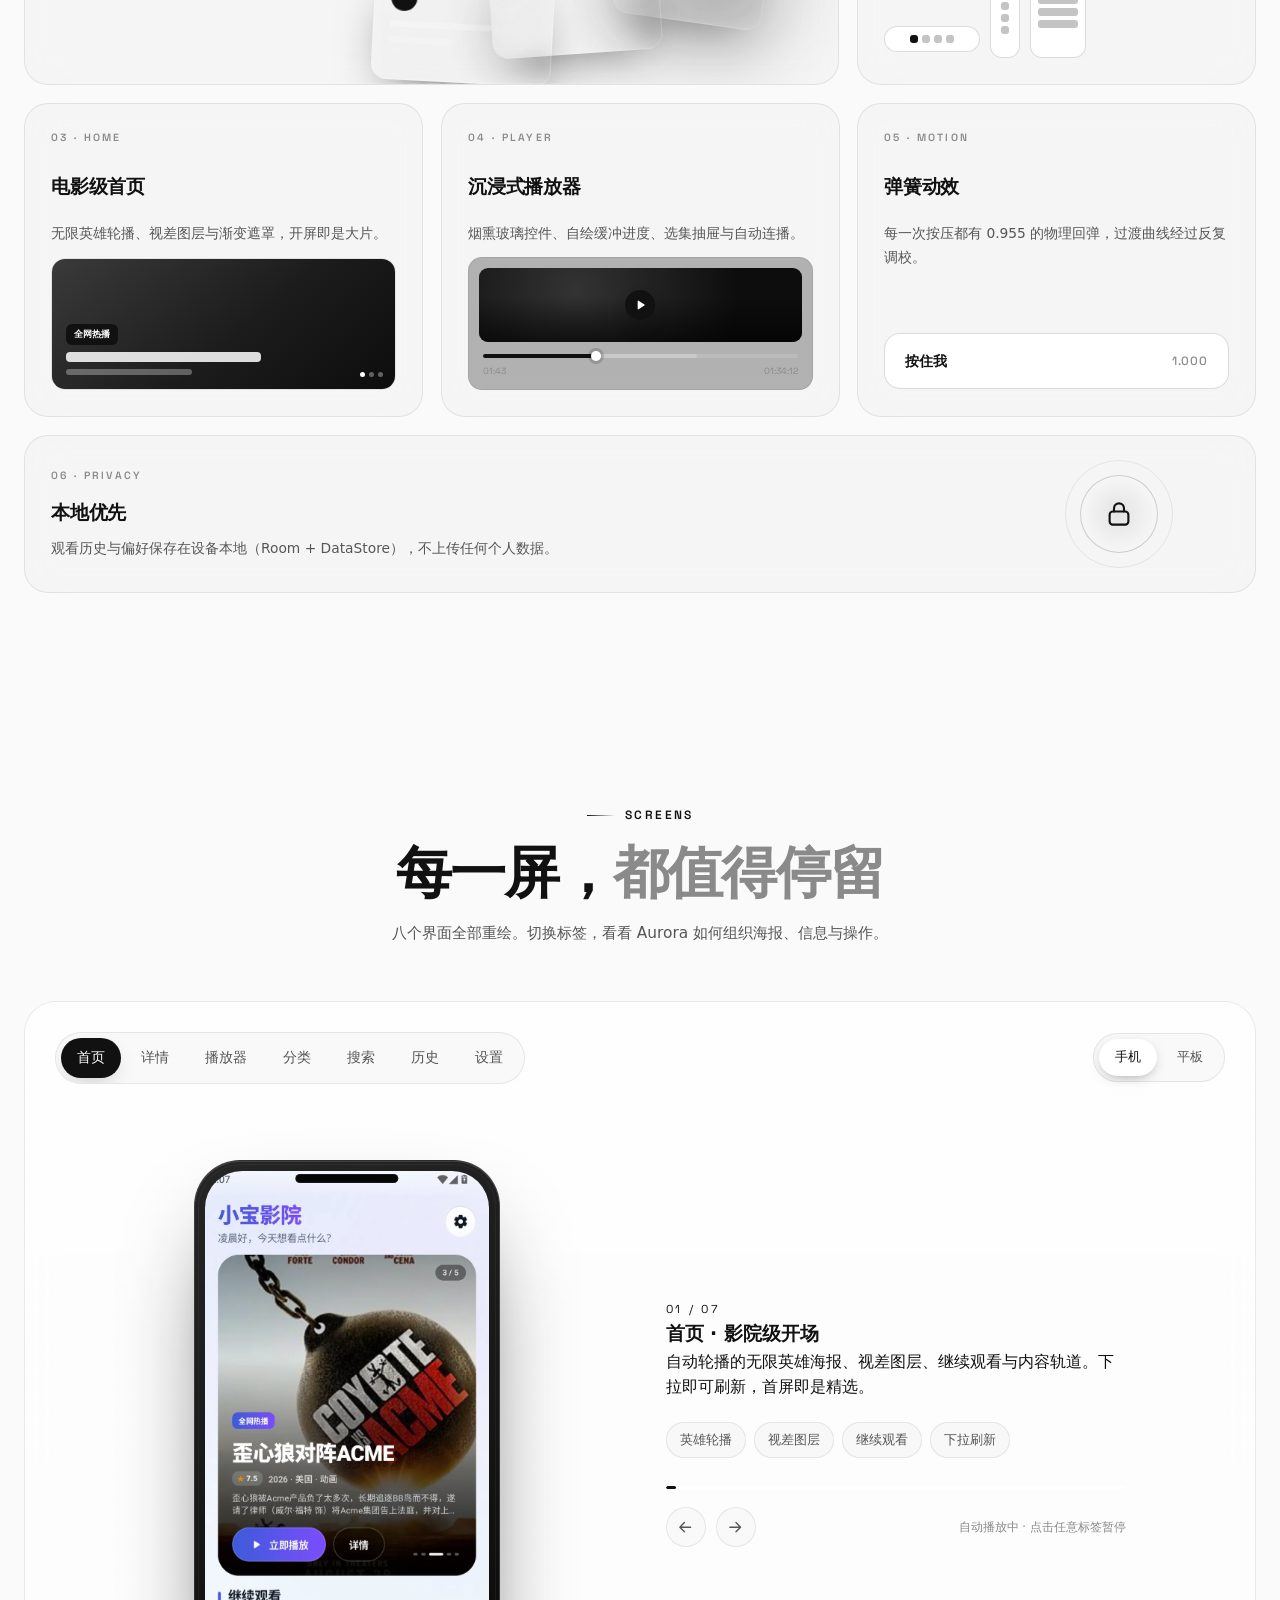
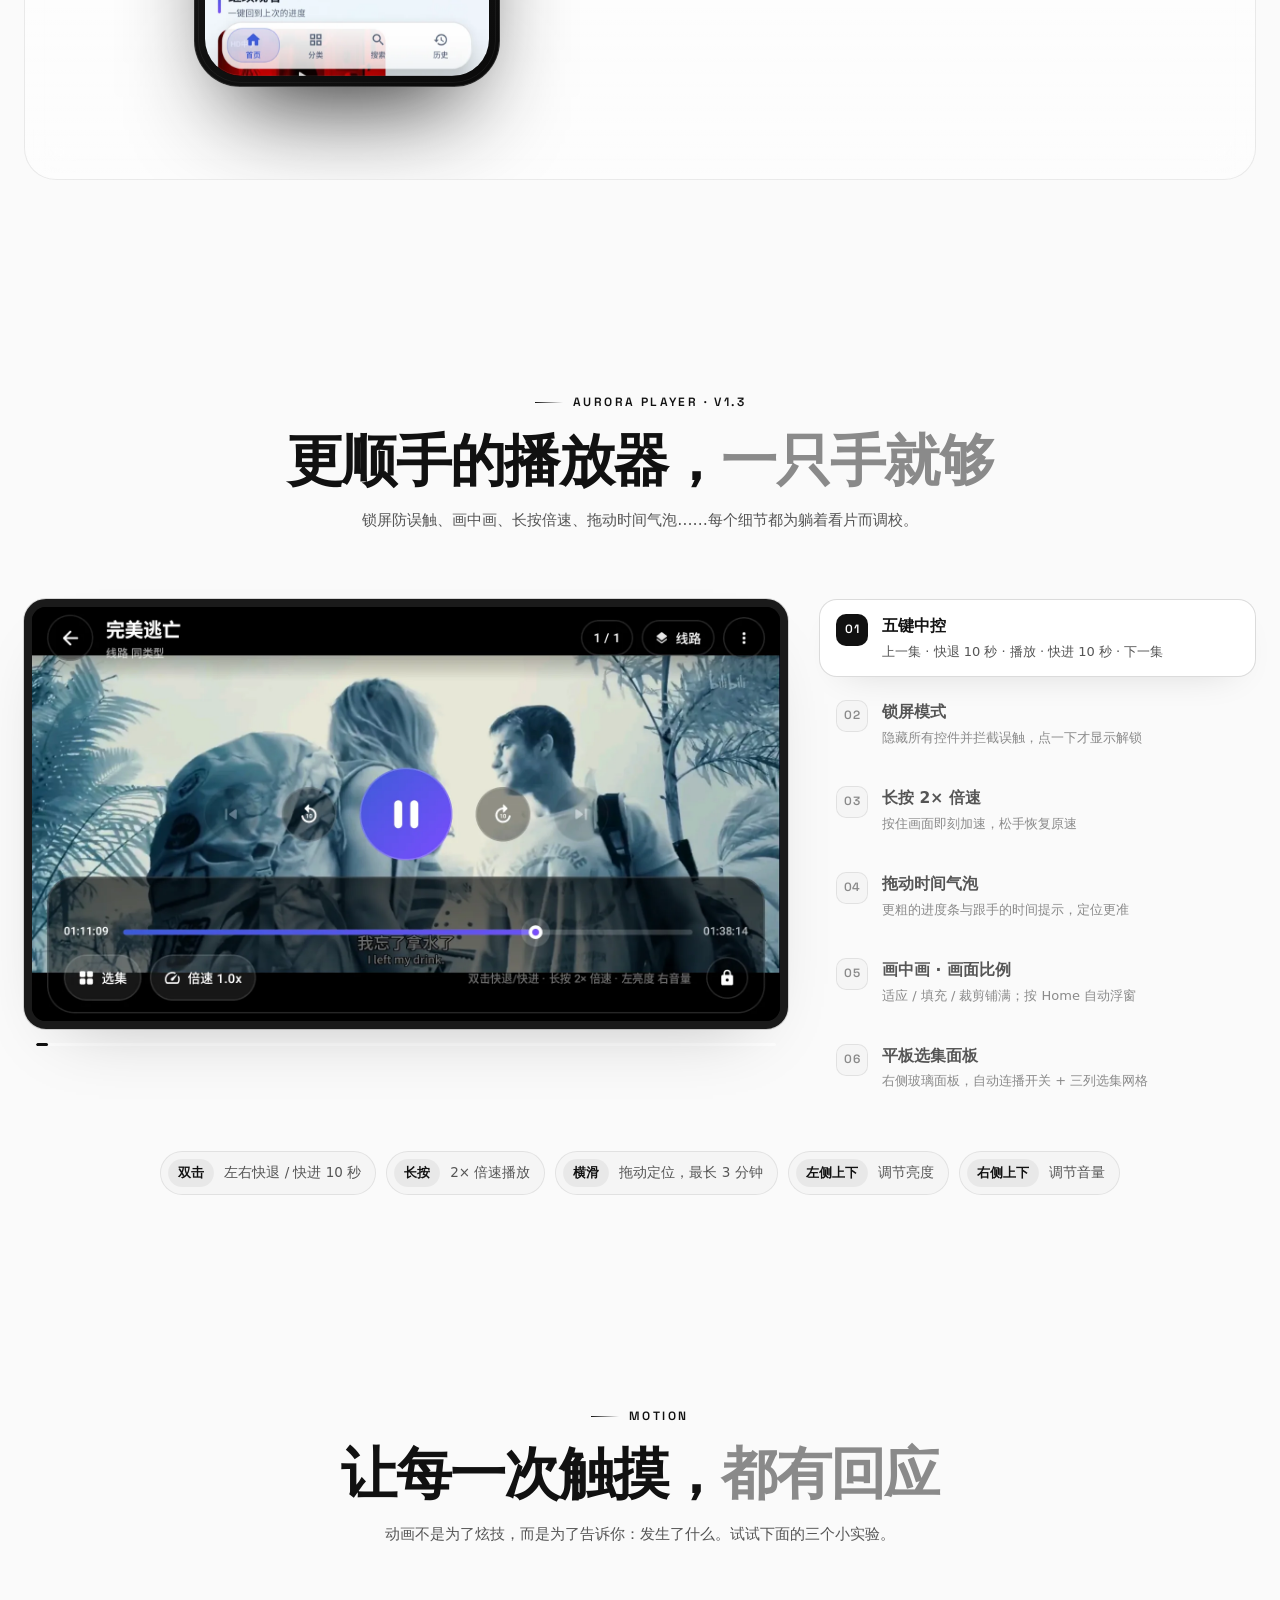
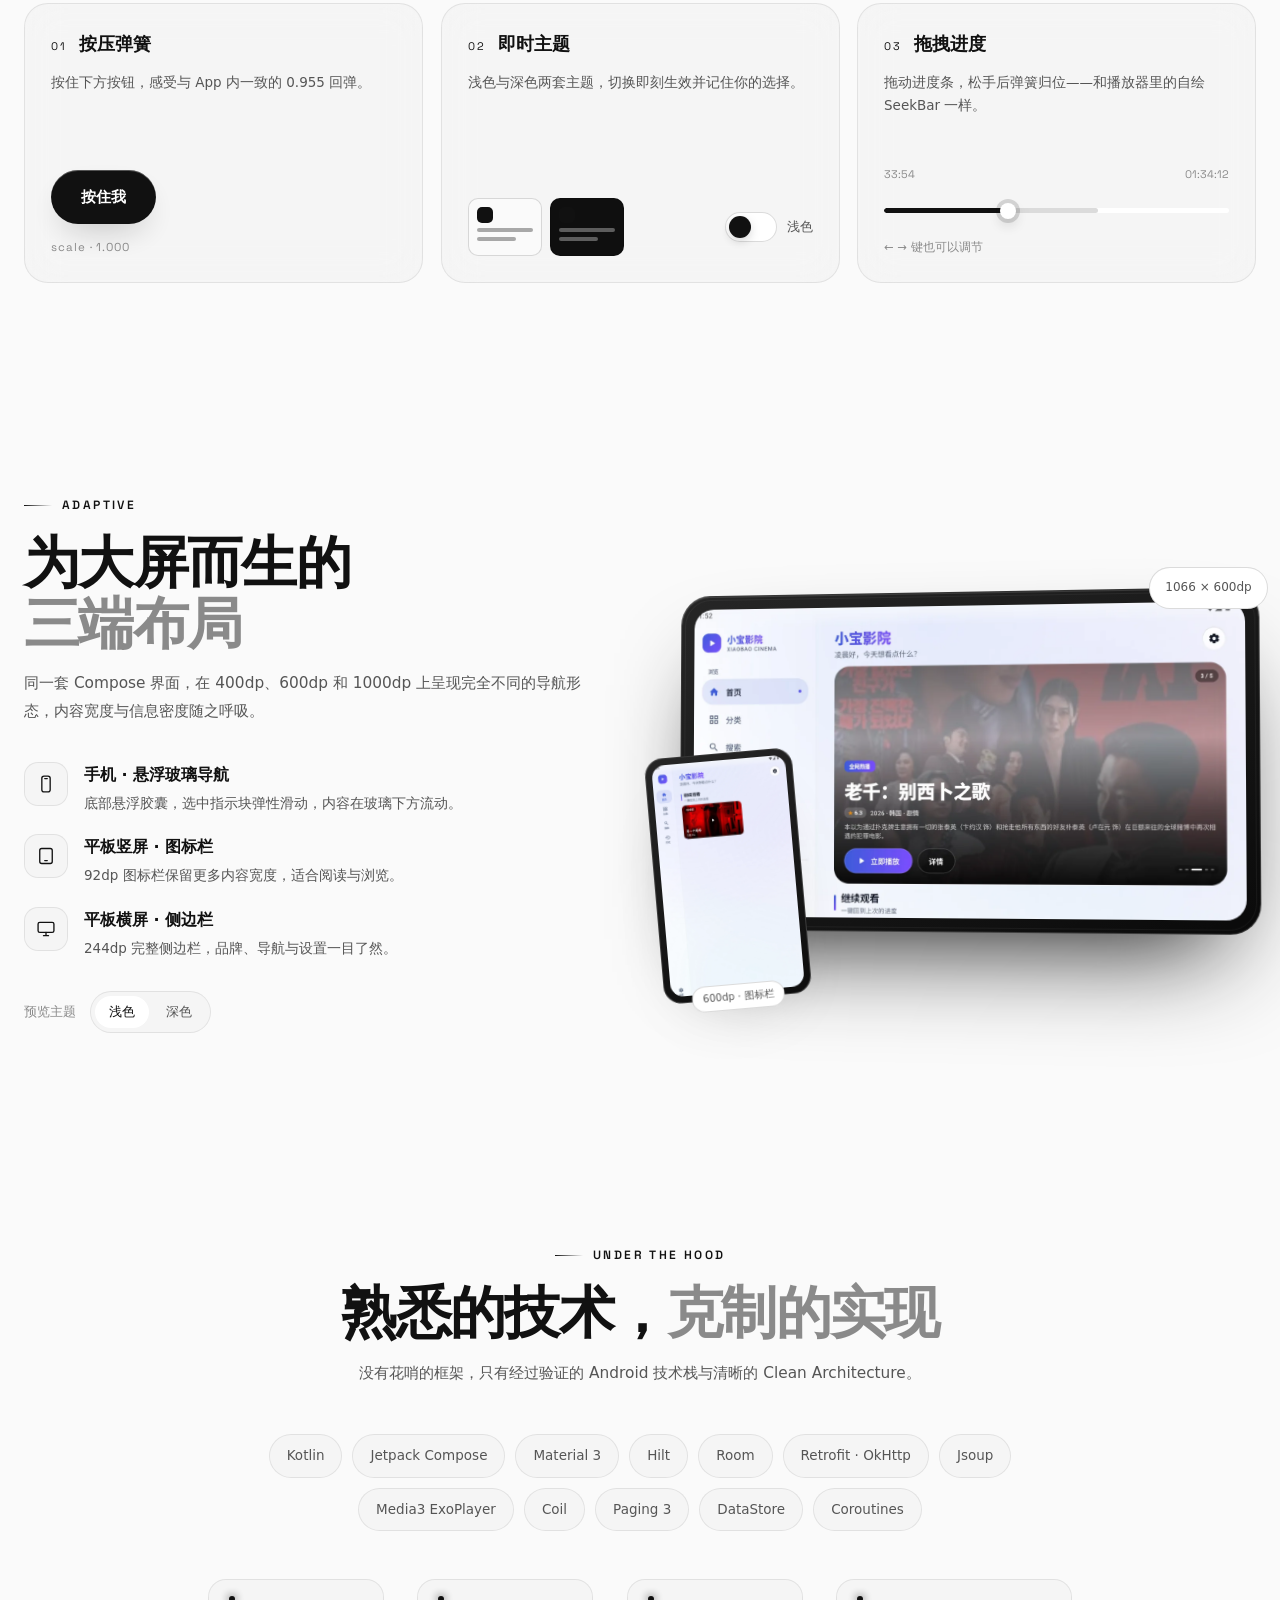
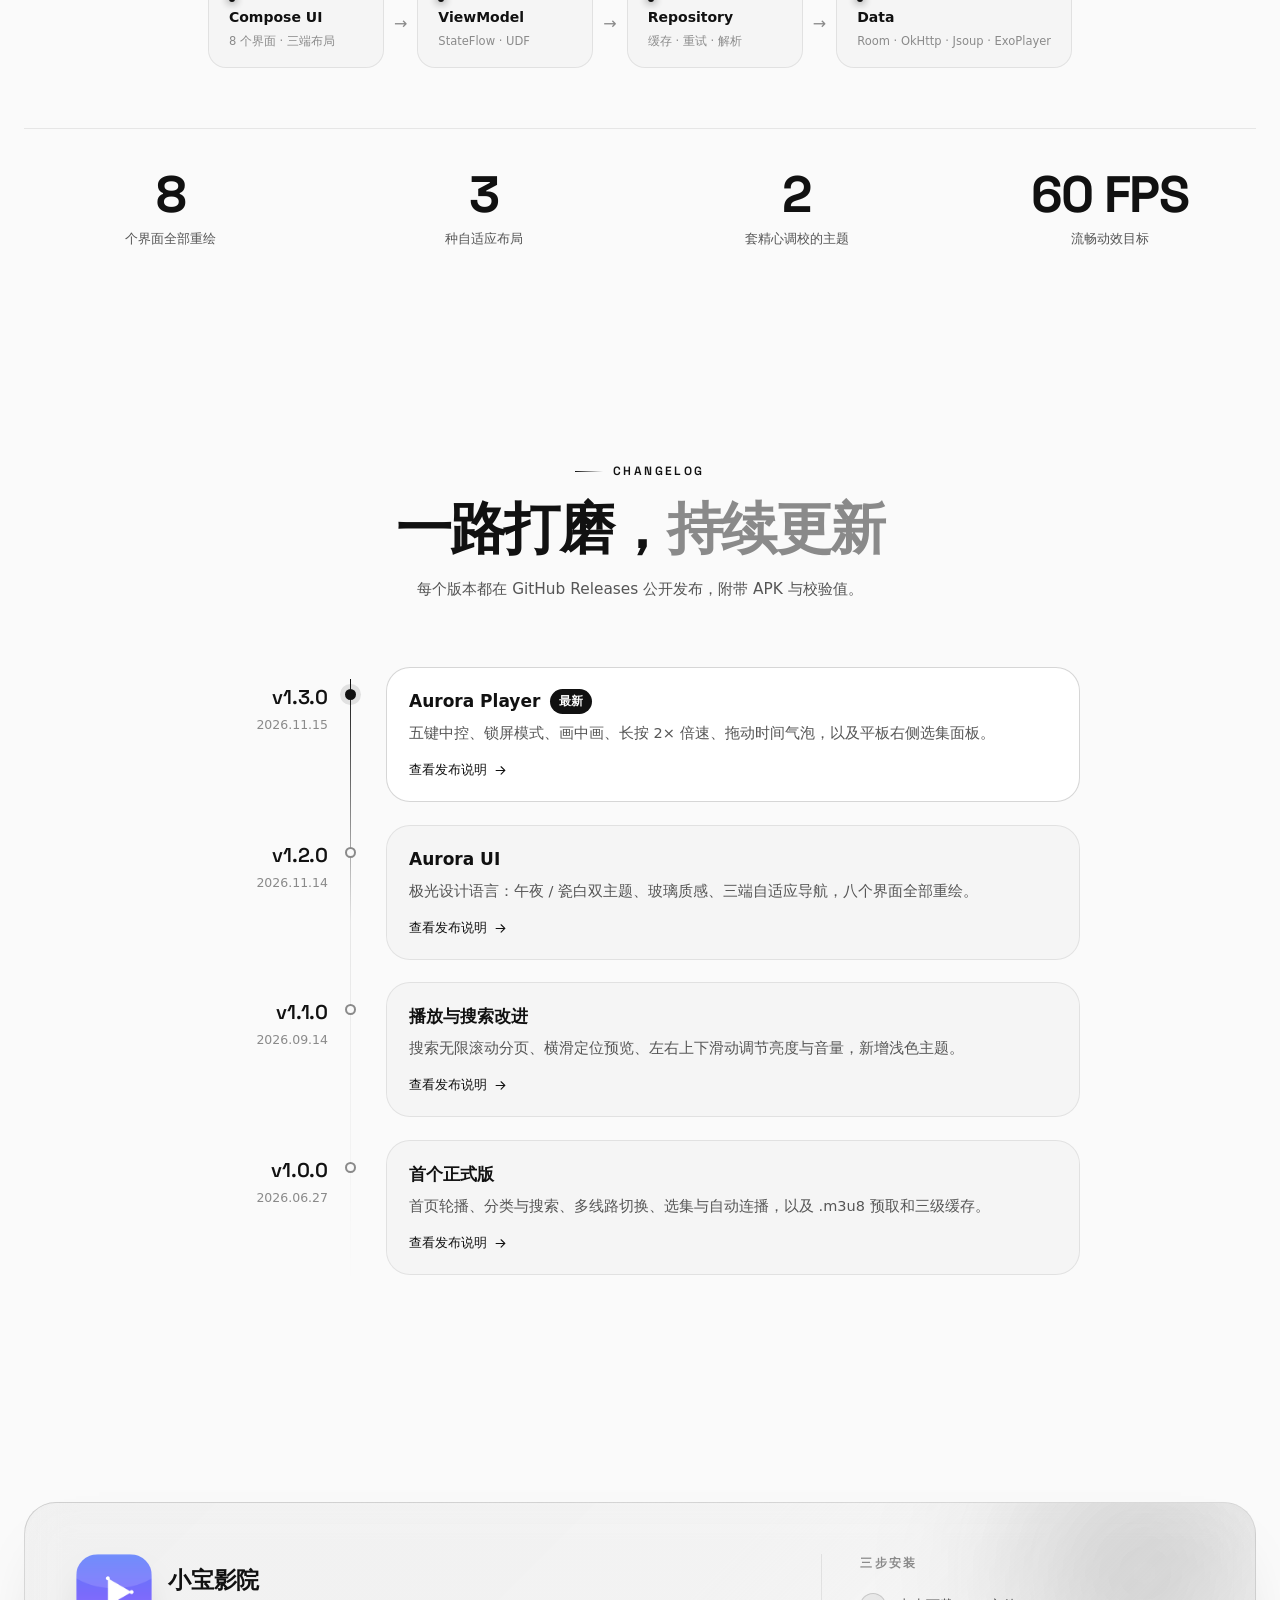
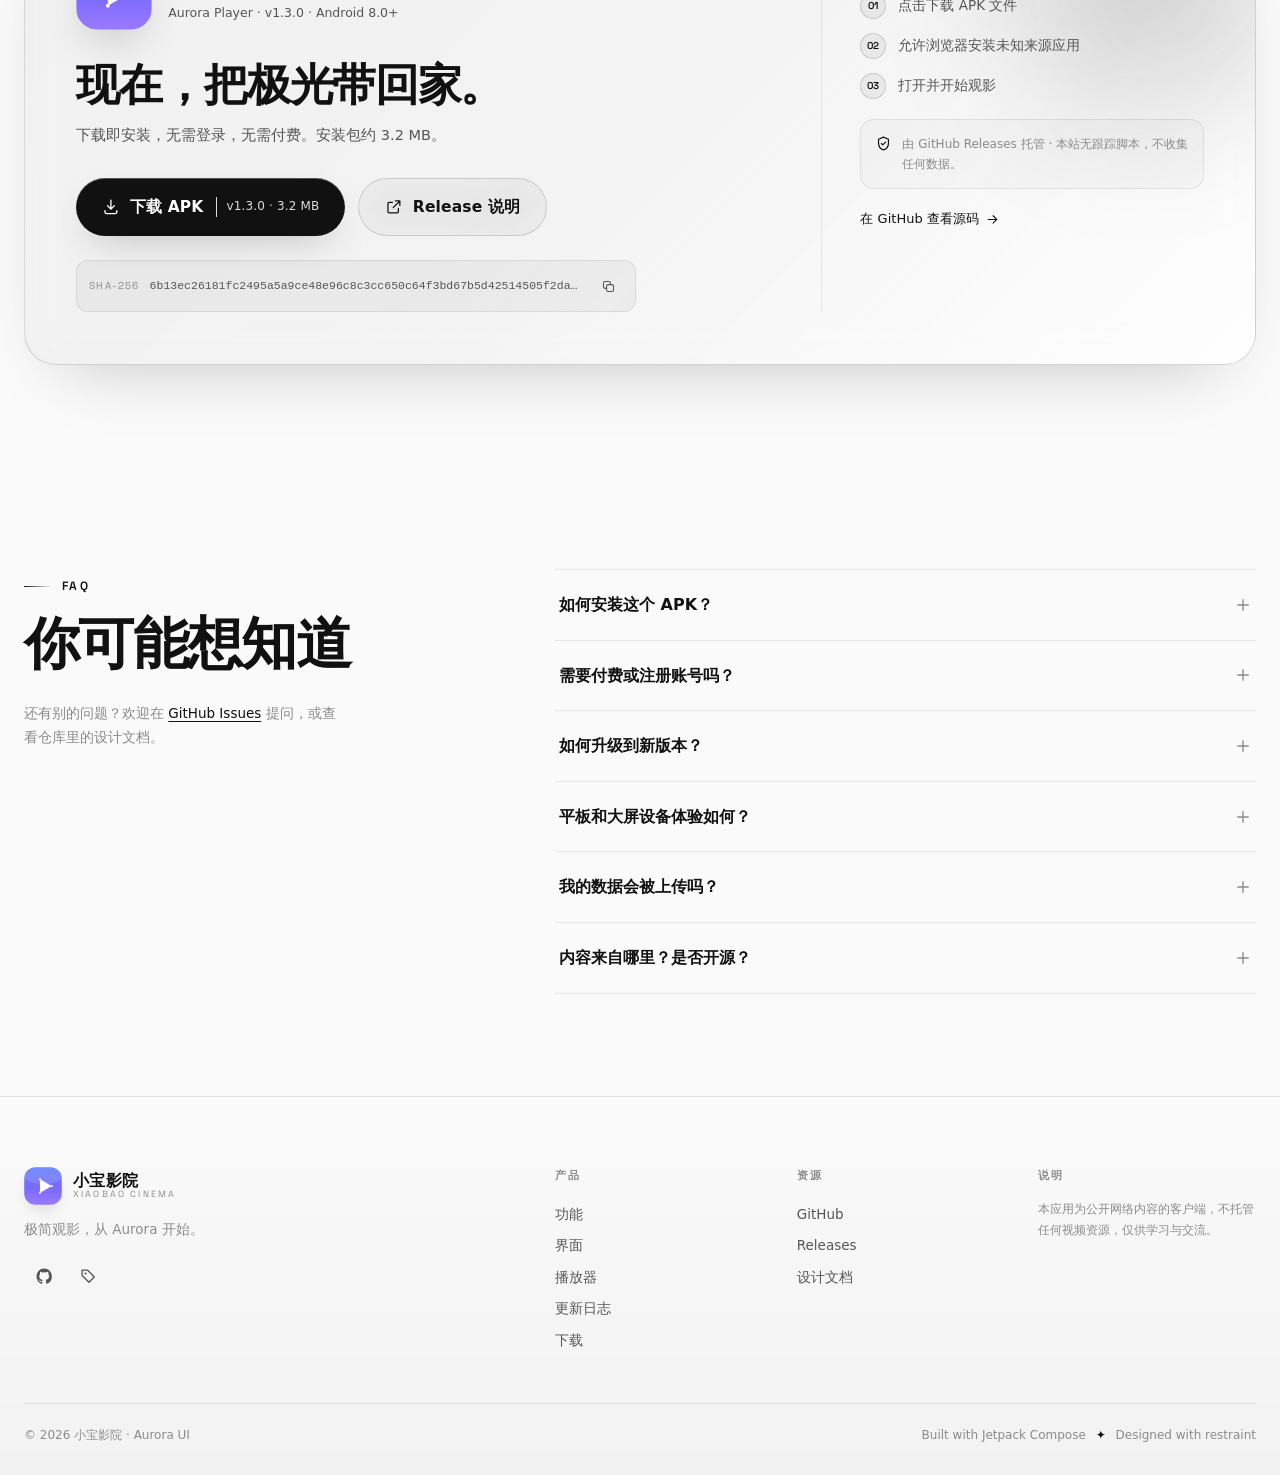
==== commit b6ebdbaf: "style(site): switch to a minimal monochrome palette Replace the purple/blue Aurora gradient, glows a" ====
--- a/index.html
+++ b/index.html
@@ -5,7 +5,7 @@
   <meta name="viewport" content="width=device-width, initial-scale=1.0, viewport-fit=cover" />
   <title>小宝影院 · Aurora — 极简观影体验 · Android APK</title>
   <meta name="description" content="小宝影院 v1.3.0 Aurora Player：全新播放器控件、锁屏与画中画，极光玻璃设计、三端自适应布局。3.2 MB，支持 Android 8.0+。" />
-  <meta name="theme-color" content="#06090F" />
+  <meta name="theme-color" content="#0A0A0A" />
   <meta name="color-scheme" content="dark light" />
   <link rel="canonical" href="https://nestchao.github.io/XiaobaoYingYuan_APK/" />
 
--- a/assets/css/style.css
+++ b/assets/css/style.css
@@ -32,28 +32,30 @@
   --font-display: "Space Grotesk", "PingFang SC", "Microsoft YaHei", system-ui, sans-serif;
   --font-mono: "SFMono-Regular", ui-monospace, "Cascadia Code", Consolas, monospace;
 
-  --bg: #06090f;
-  --bg-2: #0a0f1a;
-  --surface: rgba(255, 255, 255, 0.045);
-  --surface-2: rgba(255, 255, 255, 0.075);
-  --surface-solid: #0d1320;
-  --border: rgba(255, 255, 255, 0.09);
-  --border-strong: rgba(255, 255, 255, 0.16);
-  --text: #edf1fa;
-  --text-2: #a6b2c8;
-  --text-3: #74829a;
-  --brand: #8ca5ff;
-  --brand-2: #a78bfa;
-  --brand-3: #5b7cfa;
-  --amber: #ffc24b;
-  --mint: #63e6ce;
-  --grad: linear-gradient(100deg, #6c8cff 0%, #9b7bff 55%, #c08bff 100%);
-  --grad-soft: linear-gradient(100deg, rgba(108, 140, 255, 0.18), rgba(155, 123, 255, 0.12));
-  --glow-a: rgba(61, 90, 254, 0.55);
-  --glow-b: rgba(139, 92, 246, 0.45);
-  --glow-c: rgba(34, 211, 238, 0.22);
-  --nav-bg: rgba(9, 14, 24, 0.62);
-  --nav-bg-scrolled: rgba(9, 14, 24, 0.82);
+  --bg: #0a0a0a;
+  --bg-2: #111111;
+  --surface: rgba(255, 255, 255, 0.035);
+  --surface-2: rgba(255, 255, 255, 0.065);
+  --surface-solid: #141414;
+  --border: rgba(255, 255, 255, 0.08);
+  --border-strong: rgba(255, 255, 255, 0.15);
+  --text: #ededed;
+  --text-2: #a3a3a3;
+  --text-3: #6f6f6f;
+  --brand: #ededed;
+  --brand-2: #d4d4d4;
+  --brand-3: #ffffff;
+  --amber: #d4d4d4;
+  --mint: #d4d4d4;
+  --accent-rgb: 237, 237, 237;
+  --on-accent: #0a0a0a;
+  --grad: #ededed;
+  --grad-soft: rgba(255, 255, 255, 0.06);
+  --glow-a: rgba(255, 255, 255, 0);
+  --glow-b: rgba(255, 255, 255, 0);
+  --glow-c: rgba(255, 255, 255, 0);
+  --nav-bg: rgba(10, 10, 10, 0.7);
+  --nav-bg-scrolled: rgba(10, 10, 10, 0.86);
   --shadow-lg: 0 40px 90px -30px rgba(0, 0, 0, 0.85);
   --shadow-md: 0 18px 50px -20px rgba(0, 0, 0, 0.65);
   --radius: 24px;
@@ -61,43 +63,45 @@
   --ease-out: cubic-bezier(0.2, 0, 0, 1);
   --ease-spring: cubic-bezier(0.34, 1.56, 0.64, 1);
   --ease-emph: cubic-bezier(0.05, 0.7, 0.1, 1);
-  --grid-line: rgba(255, 255, 255, 0.05);
-  --noise-opacity: 0.05;
-  --device-bezel: #131a29;
-  --device-bezel-2: #070b13;
+  --grid-line: rgba(255, 255, 255, 0.035);
+  --noise-opacity: 0;
+  --device-bezel: #1a1a1a;
+  --device-bezel-2: #0a0a0a;
   --container: 1240px;
   color-scheme: dark;
 }
 
 [data-theme="light"] {
-  --bg: #f4f6fb;
-  --bg-2: #e9eef9;
-  --surface: rgba(255, 255, 255, 0.66);
-  --surface-2: rgba(255, 255, 255, 0.88);
+  --bg: #fafafa;
+  --bg-2: #f2f2f2;
+  --surface: rgba(0, 0, 0, 0.02);
+  --surface-2: #ffffff;
   --surface-solid: #ffffff;
-  --border: rgba(16, 24, 40, 0.08);
-  --border-strong: rgba(16, 24, 40, 0.14);
-  --text: #0f1523;
-  --text-2: #5a677d;
-  --text-3: #8794a8;
-  --brand: #3d5bd9;
-  --brand-2: #7c4dff;
-  --brand-3: #3355cc;
-  --amber: #e8890d;
-  --mint: #0e8c8c;
-  --grad: linear-gradient(100deg, #3d5bd9 0%, #7c4dff 60%, #9b5bff 100%);
-  --grad-soft: linear-gradient(100deg, rgba(61, 91, 217, 0.12), rgba(124, 77, 255, 0.09));
-  --glow-a: rgba(109, 139, 255, 0.35);
-  --glow-b: rgba(167, 139, 250, 0.32);
-  --glow-c: rgba(103, 232, 249, 0.2);
-  --nav-bg: rgba(255, 255, 255, 0.72);
-  --nav-bg-scrolled: rgba(255, 255, 255, 0.88);
-  --shadow-lg: 0 40px 90px -40px rgba(23, 32, 58, 0.4);
-  --shadow-md: 0 18px 50px -24px rgba(23, 32, 58, 0.28);
-  --grid-line: rgba(16, 24, 40, 0.055);
-  --noise-opacity: 0.03;
-  --device-bezel: #141b2a;
-  --device-bezel-2: #0a0f19;
+  --border: rgba(0, 0, 0, 0.08);
+  --border-strong: rgba(0, 0, 0, 0.14);
+  --text: #111111;
+  --text-2: #555555;
+  --text-3: #8a8a8a;
+  --brand: #111111;
+  --brand-2: #333333;
+  --brand-3: #000000;
+  --amber: #333333;
+  --mint: #333333;
+  --accent-rgb: 17, 17, 17;
+  --on-accent: #ffffff;
+  --grad: #111111;
+  --grad-soft: rgba(0, 0, 0, 0.05);
+  --glow-a: rgba(0, 0, 0, 0);
+  --glow-b: rgba(0, 0, 0, 0);
+  --glow-c: rgba(0, 0, 0, 0);
+  --nav-bg: rgba(250, 250, 250, 0.78);
+  --nav-bg-scrolled: rgba(250, 250, 250, 0.92);
+  --shadow-lg: 0 30px 70px -40px rgba(0, 0, 0, 0.28);
+  --shadow-md: 0 14px 40px -24px rgba(0, 0, 0, 0.2);
+  --grid-line: rgba(0, 0, 0, 0.04);
+  --noise-opacity: 0;
+  --device-bezel: #1a1a1a;
+  --device-bezel-2: #0a0a0a;
   color-scheme: light;
 }
 
@@ -163,7 +167,7 @@
 }
 
 ::selection {
-  background: rgba(140, 165, 255, 0.35);
+  background: rgba(var(--accent-rgb), 0.17);
   color: var(--text);
 }
 
@@ -190,6 +194,7 @@
 
 /* ── Ambient background ─────────────────────────────────────────────────── */
 .aurora {
+  display: none;
   position: fixed;
   inset: 0;
   z-index: -3;
@@ -216,7 +221,7 @@
   height: 2px;
   width: 0;
   background: var(--grad);
-  box-shadow: 0 0 18px rgba(140, 165, 255, 0.7);
+  box-shadow: 0 0 18px rgba(var(--accent-rgb), 0.25);
   transition: width 0.1s linear;
 }
 
@@ -297,12 +302,7 @@
 }
 
 .grad-text {
-  background: var(--grad);
-  background-size: 200% 100%;
-  -webkit-background-clip: text;
-  background-clip: text;
-  color: transparent;
-  animation: grad-shift 9s linear infinite;
+  color: var(--text-3);
 }
 
 /* ── Buttons & icons ────────────────────────────────────────────────────── */
@@ -345,18 +345,18 @@
 }
 .btn-primary {
   background: var(--grad);
-  color: #fff;
-  box-shadow: 0 14px 38px -14px rgba(108, 140, 255, 0.8),
+  color: var(--on-accent);
+  box-shadow: 0 14px 38px -14px rgba(var(--accent-rgb), 0.25),
     inset 0 1px 0 rgba(255, 255, 255, 0.28);
 }
 .btn-primary:hover {
-  box-shadow: 0 22px 52px -16px rgba(108, 140, 255, 0.95),
+  box-shadow: 0 22px 52px -16px rgba(var(--accent-rgb), 0.25),
     inset 0 1px 0 rgba(255, 255, 255, 0.32);
 }
 .btn-primary small {
   padding-left: 10px;
   margin-left: 2px;
-  border-left: 1px solid rgba(255, 255, 255, 0.32);
+  border-left: 1px solid currentColor;
   font-size: 12px;
   font-weight: 500;
   opacity: 0.85;
@@ -370,7 +370,7 @@
 }
 .btn-glass:hover {
   background: var(--surface-2);
-  border-color: rgba(140, 165, 255, 0.45);
+  border-color: rgba(var(--accent-rgb), 0.23);
 }
 
 .icon-btn {
@@ -411,7 +411,7 @@
 }
 .round-btn:hover {
   color: var(--text);
-  border-color: rgba(140, 165, 255, 0.5);
+  border-color: rgba(var(--accent-rgb), 0.25);
   background: var(--surface-2);
 }
 .round-btn:active {
@@ -460,7 +460,7 @@
   width: 38px;
   height: 38px;
   border-radius: 12px;
-  box-shadow: 0 8px 20px -8px rgba(108, 140, 255, 0.8);
+  box-shadow: 0 8px 20px -8px rgba(var(--accent-rgb), 0.25);
 }
 .brand-text {
   display: flex;
@@ -795,7 +795,7 @@
 .dots button.is-active::before {
   width: 18px;
   background: var(--brand);
-  box-shadow: 0 0 12px rgba(140, 165, 255, 0.6);
+  box-shadow: 0 0 12px rgba(var(--accent-rgb), 0.25);
 }
 
 .hero-caption {
@@ -842,7 +842,7 @@
   position: relative;
   padding: 10px;
   border-radius: 46px;
-  background: linear-gradient(155deg, #1c2537 0%, var(--device-bezel) 45%, var(--device-bezel-2) 100%);
+  background: linear-gradient(155deg, #262626 0%, var(--device-bezel) 45%, var(--device-bezel-2) 100%);
   border: 1px solid rgba(255, 255, 255, 0.14);
   box-shadow: 0 50px 100px -40px rgba(0, 0, 0, 0.9),
     inset 0 1px 0 rgba(255, 255, 255, 0.12);
@@ -882,7 +882,7 @@
   width: 34%;
   height: 9px;
   border-radius: 999px;
-  background: #05070c;
+  background: #050505;
   z-index: 4;
   box-shadow: inset 0 0 0 1px rgba(255, 255, 255, 0.08);
 }
@@ -906,7 +906,7 @@
   height: 4px;
   margin-top: -2px;
   border-radius: 50%;
-  background: #05070c;
+  background: #050505;
   box-shadow: inset 0 0 0 1px rgba(255, 255, 255, 0.14);
   z-index: 4;
 }
@@ -1027,7 +1027,7 @@
   border-radius: inherit;
   background: radial-gradient(
     520px circle at var(--sx, 50%) var(--sy, 0%),
-    rgba(140, 165, 255, 0.13),
+    rgba(var(--accent-rgb), 0.07),
     transparent 65%
   );
   opacity: 0;
@@ -1108,7 +1108,7 @@
   width: 280px;
   height: 280px;
   border-radius: 50%;
-  background: radial-gradient(circle, rgba(139, 92, 246, 0.55), transparent 65%);
+  background: radial-gradient(circle, rgba(var(--accent-rgb), 0.25), transparent 65%);
   filter: blur(30px);
 }
 .gv-card {
@@ -1245,20 +1245,20 @@
   gap: 7px;
 }
 .mc-1 {
-  background: linear-gradient(140deg, #3b4a8f, #171d33 55%, #0a0f1a);
+  background: linear-gradient(140deg, #3a3a3a, #1c1c1c 55%, #0d0d0d);
 }
 .mc-2 {
-  background: linear-gradient(140deg, #7c2d3a, #2a1420 60%, #0a0f1a);
+  background: linear-gradient(140deg, #4a4a4a, #222 60%, #0d0d0d);
 }
 .mc-3 {
-  background: linear-gradient(140deg, #1f5a52, #10231f 60%, #0a0f1a);
+  background: linear-gradient(140deg, #2e2e2e, #181818 60%, #0d0d0d);
 }
 .mc-badge {
   align-self: flex-start;
   padding: 3px 8px;
   border-radius: 6px;
   background: var(--grad);
-  color: #fff;
+  color: var(--on-accent);
   font-size: 9px;
   font-weight: 600;
 }
@@ -1310,7 +1310,7 @@
   position: relative;
   height: 74px;
   border-radius: 9px;
-  background: radial-gradient(circle at 30% 30%, #2b3a6b, #0a0f1a 70%);
+  background: radial-gradient(circle at 30% 30%, #333, #0d0d0d 70%);
   display: grid;
   place-items: center;
   overflow: hidden;
@@ -1328,9 +1328,9 @@
   height: 30px;
   border-radius: 50%;
   background: var(--grad);
-  color: #fff;
+  color: var(--on-accent);
   z-index: 1;
-  box-shadow: 0 8px 20px -6px rgba(108, 140, 255, 0.8);
+  box-shadow: 0 8px 20px -6px rgba(var(--accent-rgb), 0.25);
 }
 .mp-play .icon {
   width: 14px;
@@ -1367,7 +1367,7 @@
   border-radius: 50%;
   background: #fff;
   transform: translate(-50%, -50%);
-  box-shadow: 0 0 0 3px rgba(108, 140, 255, 0.35);
+  box-shadow: 0 0 0 3px rgba(var(--accent-rgb), 0.17);
   animation: mini-seek-thumb 9s var(--ease-emph) infinite;
 }
 .mp-times {
@@ -1399,7 +1399,7 @@
   will-change: transform;
 }
 .press-demo:hover {
-  border-color: rgba(140, 165, 255, 0.5);
+  border-color: rgba(var(--accent-rgb), 0.25);
 }
 .press-demo.is-pressed {
   transform: scale(0.955);
@@ -1434,8 +1434,8 @@
   width: 78px;
   height: 78px;
   border-radius: 50%;
-  border: 1px solid rgba(140, 165, 255, 0.35);
-  background: radial-gradient(circle, rgba(140, 165, 255, 0.16), transparent 70%);
+  border: 1px solid rgba(var(--accent-rgb), 0.17);
+  background: radial-gradient(circle, rgba(var(--accent-rgb), 0.08), transparent 70%);
   animation: ring-pulse 3.4s var(--ease-out) infinite;
 }
 .lv-ring::after {
@@ -1443,7 +1443,7 @@
   position: absolute;
   inset: -16px;
   border-radius: 50%;
-  border: 1px solid rgba(140, 165, 255, 0.14);
+  border: 1px solid rgba(var(--accent-rgb), 0.07);
 }
 
 /* ── Screens showcase ───────────────────────────────────────────────────── */
@@ -1497,9 +1497,9 @@
   color: var(--text);
 }
 .tab.is-active {
-  color: #fff;
+  color: var(--on-accent);
   background: var(--grad);
-  box-shadow: 0 8px 22px -8px rgba(108, 140, 255, 0.8);
+  box-shadow: 0 8px 22px -8px rgba(var(--accent-rgb), 0.25);
 }
 
 .device-switch {
@@ -1697,10 +1697,10 @@
   padding: 0 30px;
   border-radius: 999px;
   background: var(--grad);
-  color: #fff;
+  color: var(--on-accent);
   font-size: 15px;
   font-weight: 600;
-  box-shadow: 0 14px 34px -12px rgba(108, 140, 255, 0.85),
+  box-shadow: 0 14px 34px -12px rgba(var(--accent-rgb), 0.25),
     inset 0 1px 0 rgba(255, 255, 255, 0.28);
   touch-action: none;
   transition: transform 0.45s var(--ease-spring), box-shadow 0.4s;
@@ -1754,12 +1754,12 @@
   width: 70%;
 }
 .tp-light {
-  background: #f5f7fc;
-  color: #0f1523;
+  background: #fafafa;
+  color: #111111;
 }
 .tp-dark {
-  background: #0b111d;
-  color: #edf1fa;
+  background: #0f0f0f;
+  color: #ededed;
 }
 .theme-stage:hover .tp-light {
   transform: translateY(-3px) rotate(-2deg);
@@ -1791,7 +1791,7 @@
   height: 22px;
   border-radius: 50%;
   background: var(--grad);
-  box-shadow: 0 4px 12px -2px rgba(108, 140, 255, 0.7);
+  box-shadow: 0 4px 12px -2px rgba(var(--accent-rgb), 0.25);
   transition: transform 0.45s var(--ease-spring);
 }
 [data-theme="dark"] .ts-thumb {
@@ -1850,7 +1850,7 @@
   border-radius: 50%;
   background: #fff;
   transform: translate(-50%, -50%);
-  box-shadow: 0 0 0 4px rgba(108, 140, 255, 0.28), 0 6px 16px -4px rgba(0, 0, 0, 0.6);
+  box-shadow: 0 0 0 4px rgba(var(--accent-rgb), 0.14), 0 6px 16px -4px rgba(0, 0, 0, 0.6);
   transition: transform 0.3s var(--ease-spring);
   pointer-events: none;
 }
@@ -1985,7 +1985,7 @@
   width: 148px;
   padding: 6px;
   border-radius: 18px;
-  background: linear-gradient(160deg, #1c2537, #0a0f19);
+  background: linear-gradient(160deg, #262626, #0d0d0d);
   border: 1px solid rgba(255, 255, 255, 0.16);
   box-shadow: var(--shadow-lg);
   transform: rotate(-5deg);
@@ -2041,7 +2041,7 @@
 }
 .stack-chip:hover {
   color: var(--text);
-  border-color: rgba(140, 165, 255, 0.5);
+  border-color: rgba(var(--accent-rgb), 0.25);
   background: var(--surface-2);
   transform: translateY(-2px);
 }
@@ -2066,7 +2066,7 @@
   transition: border-color 0.3s, background-color 0.3s;
 }
 .arch-node:hover {
-  border-color: rgba(140, 165, 255, 0.45);
+  border-color: rgba(var(--accent-rgb), 0.23);
   background: var(--surface-2);
 }
 .arch-node strong {
@@ -2128,14 +2128,14 @@
   padding: clamp(26px, 4vw, 54px);
   border-radius: var(--radius-lg);
   border: 1px solid var(--border-strong);
-  background: linear-gradient(135deg, rgba(108, 140, 255, 0.12), rgba(155, 123, 255, 0.05) 45%, var(--surface));
+  background: linear-gradient(135deg, rgba(var(--accent-rgb), 0.06), rgba(var(--accent-rgb), 0.03) 45%, var(--surface));
   backdrop-filter: blur(24px);
   -webkit-backdrop-filter: blur(24px);
   overflow: hidden;
   box-shadow: var(--shadow-lg);
 }
 [data-theme="light"] .download-card {
-  background: linear-gradient(135deg, rgba(61, 91, 217, 0.09), rgba(124, 77, 255, 0.05) 45%, rgba(255, 255, 255, 0.8));
+  background: linear-gradient(135deg, rgba(var(--accent-rgb), 0.04), rgba(var(--accent-rgb), 0.03) 45%, rgba(255, 255, 255, 0.8));
 }
 .download-glow {
   position: absolute;
@@ -2144,7 +2144,7 @@
   width: 460px;
   height: 460px;
   border-radius: 50%;
-  background: radial-gradient(circle, rgba(139, 92, 246, 0.4), transparent 65%);
+  background: radial-gradient(circle, rgba(var(--accent-rgb), 0.20), transparent 65%);
   filter: blur(50px);
   pointer-events: none;
 }
@@ -2162,7 +2162,7 @@
   width: 76px;
   height: 76px;
   border-radius: 22px;
-  box-shadow: 0 20px 44px -16px rgba(108, 140, 255, 0.85);
+  box-shadow: 0 20px 44px -16px rgba(var(--accent-rgb), 0.25);
 }
 .dl-app-meta h2 {
   font-size: 23px;
@@ -2207,7 +2207,7 @@
   min-width: 0;
 }
 [data-theme="light"] .dl-hash {
-  background: rgba(16, 24, 40, 0.04);
+  background: rgba(0, 0, 0, 0.04);
 }
 .dl-hash > span {
   flex: none;
@@ -2274,7 +2274,7 @@
   flex: none;
   border-radius: 50%;
   background: var(--grad-soft);
-  border: 1px solid rgba(140, 165, 255, 0.3);
+  border: 1px solid rgba(var(--accent-rgb), 0.15);
   font-family: var(--font-display);
   font-size: 10px;
   font-weight: 600;
@@ -2391,7 +2391,7 @@
   background: linear-gradient(180deg, transparent, rgba(0, 0, 0, 0.22));
 }
 [data-theme="light"] .footer {
-  background: linear-gradient(180deg, transparent, rgba(16, 24, 40, 0.03));
+  background: linear-gradient(180deg, transparent, rgba(0, 0, 0, 0.03));
 }
 .footer-inner {
   display: grid;
@@ -2637,7 +2637,7 @@
   transition: background 0.35s, color 0.35s, border-color 0.35s;
 }
 .pl-feat.is-active .pf-num {
-  color: #fff;
+  color: var(--on-accent);
   background: var(--grad);
   border-color: transparent;
 }
@@ -2727,7 +2727,7 @@
 .tl-item.is-latest::before {
   background: var(--brand);
   border-color: var(--brand);
-  box-shadow: 0 0 0 5px rgba(140, 165, 255, 0.2), 0 0 18px var(--glow-a);
+  box-shadow: 0 0 0 5px rgba(var(--accent-rgb), 0.10), 0 0 18px var(--glow-a);
 }
 .tl-meta {
   display: flex;
@@ -2767,7 +2767,7 @@
   background: var(--surface-2);
 }
 .tl-item.is-latest .tl-card {
-  border-color: rgba(140, 165, 255, 0.35);
+  border-color: rgba(var(--accent-rgb), 0.17);
   background: linear-gradient(var(--surface-2), var(--surface-2)), var(--grad-soft);
 }
 .tl-card h3 {
@@ -2789,7 +2789,7 @@
   font-weight: 600;
   padding: 3px 9px;
   border-radius: 999px;
-  color: #fff;
+  color: var(--on-accent);
   background: var(--grad);
 }
 
